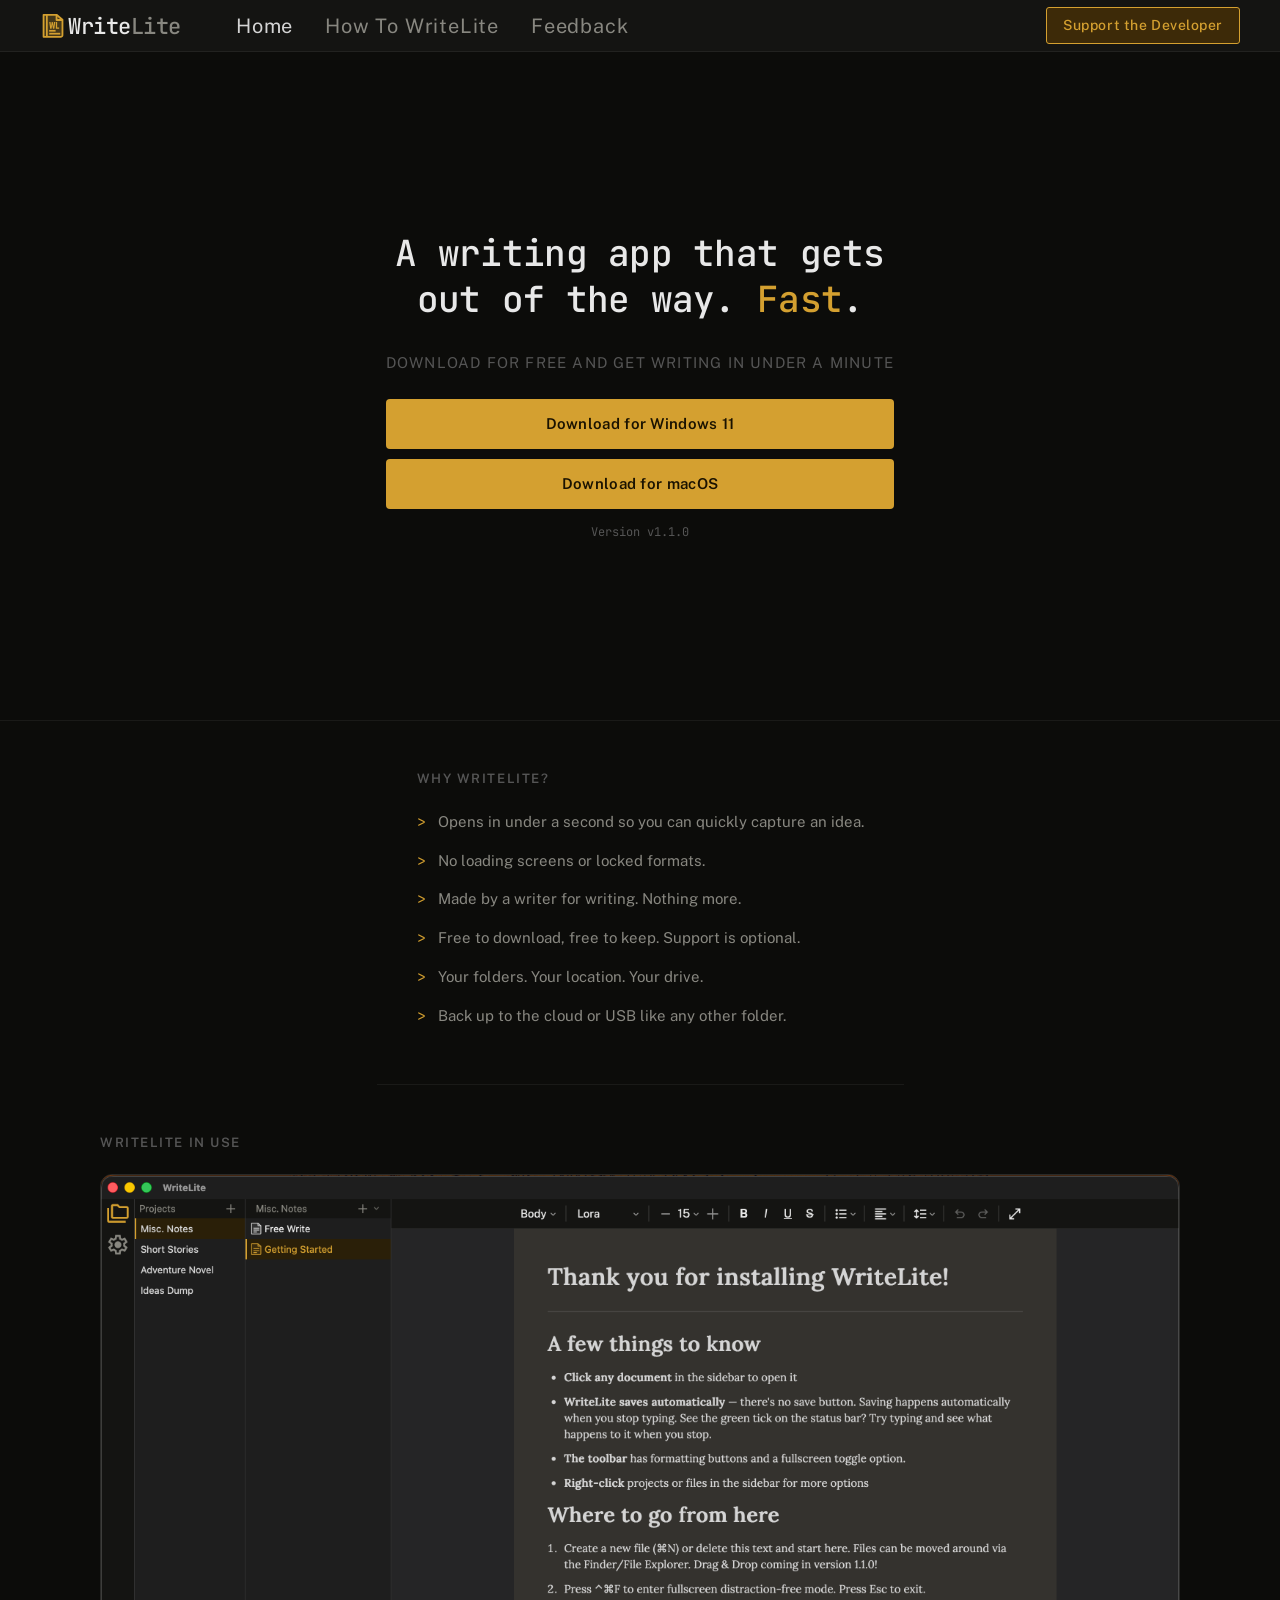
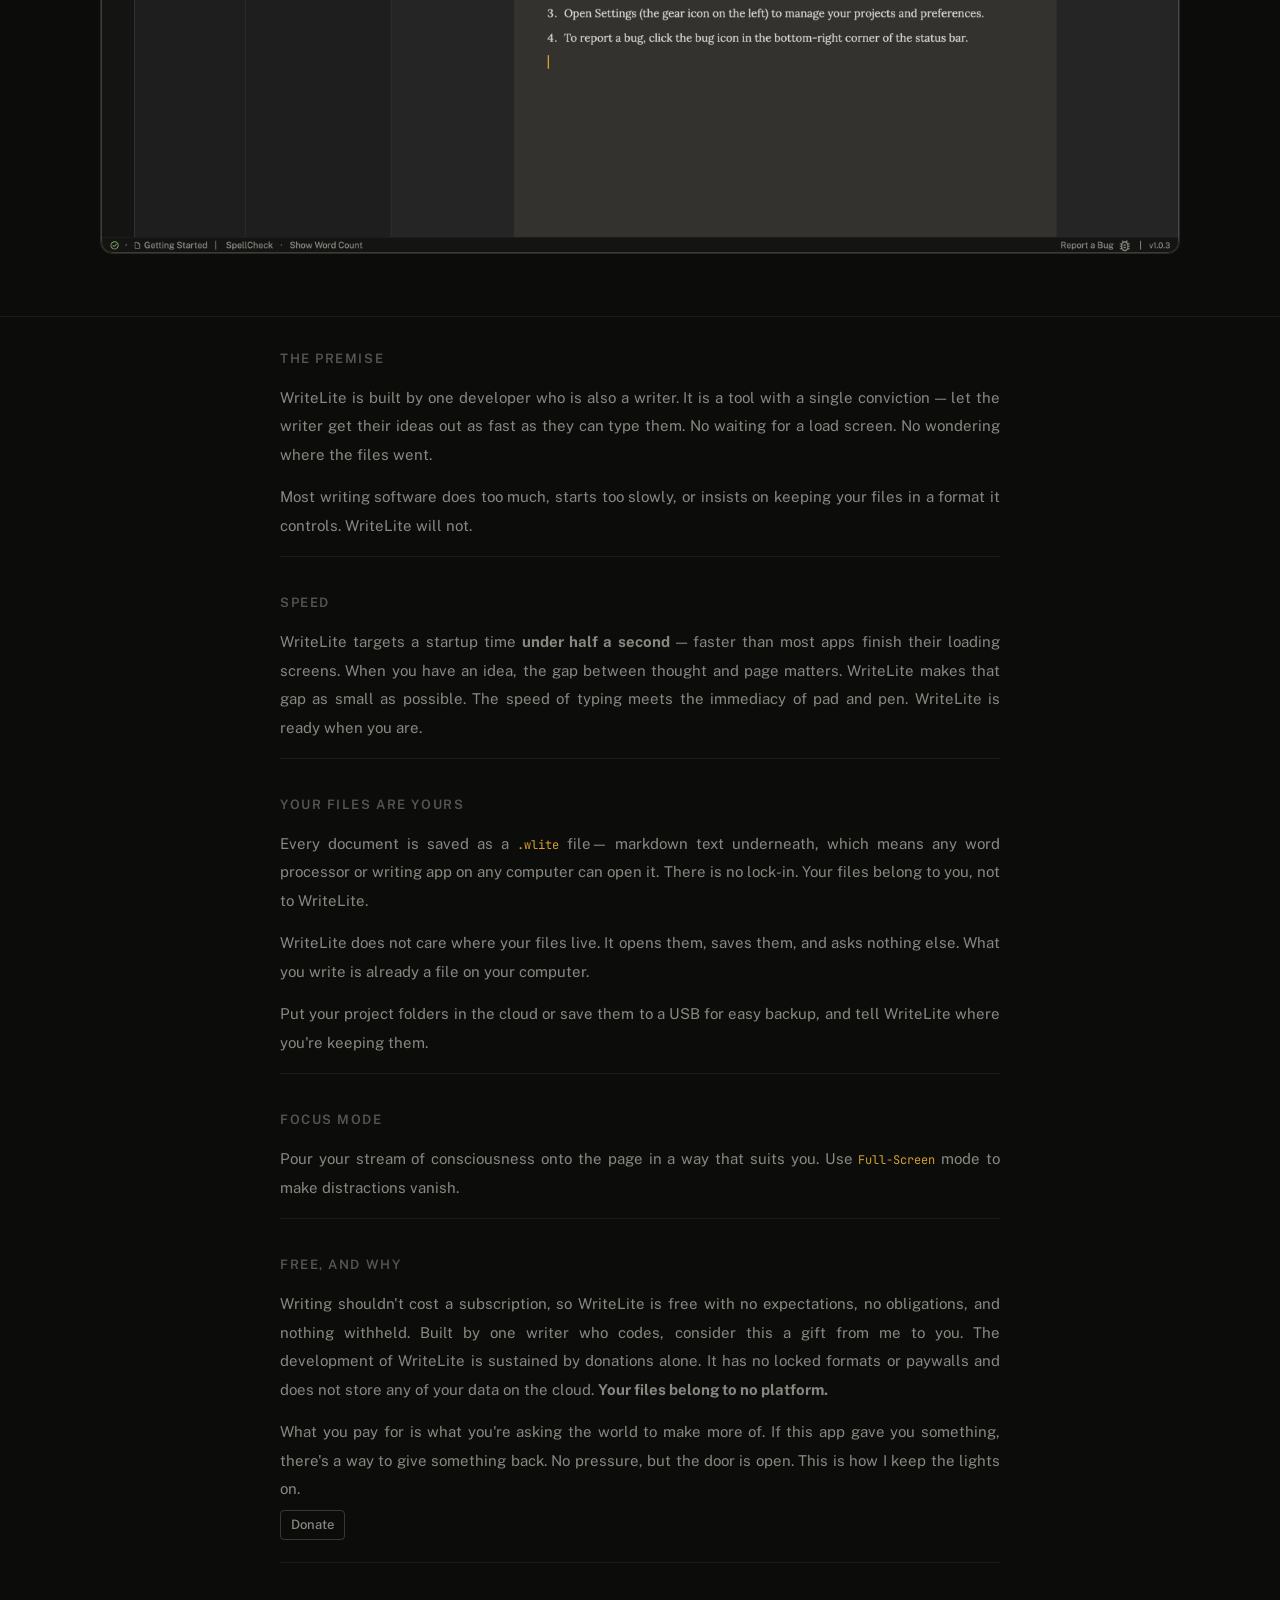
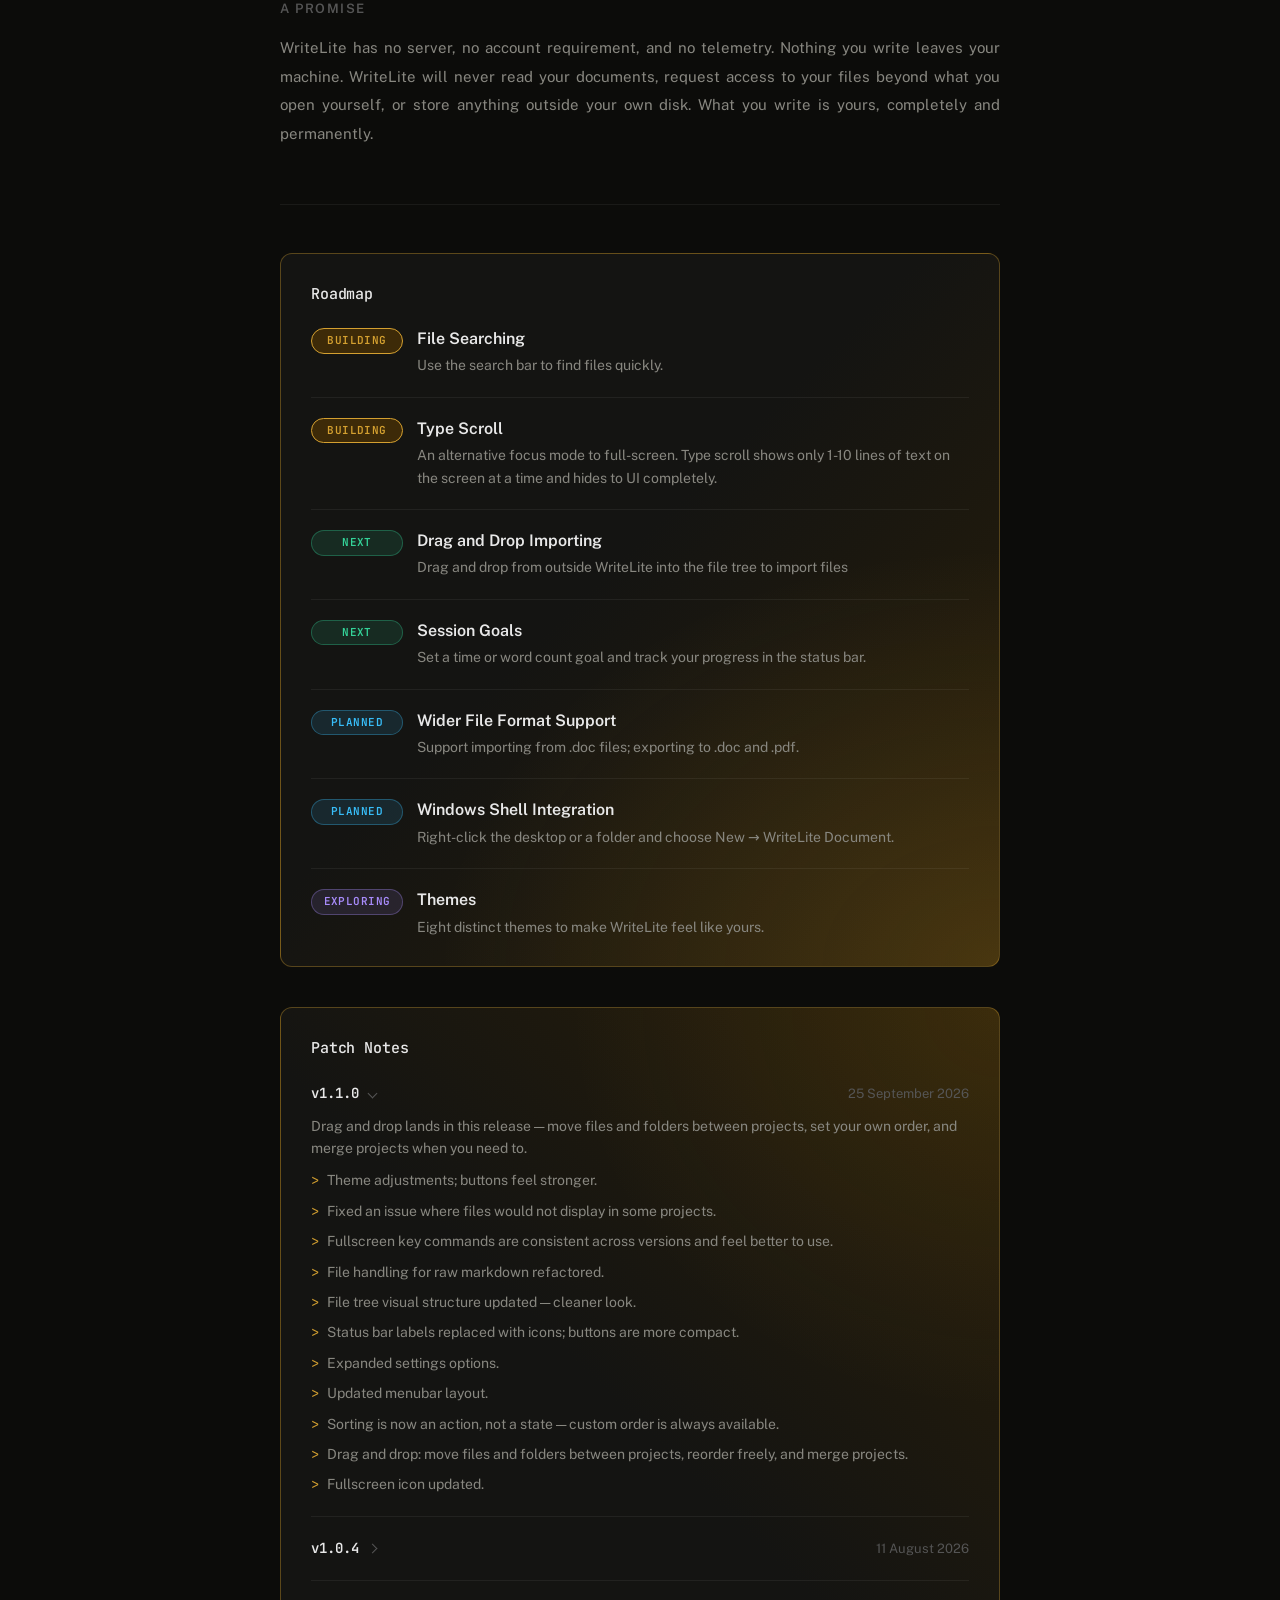
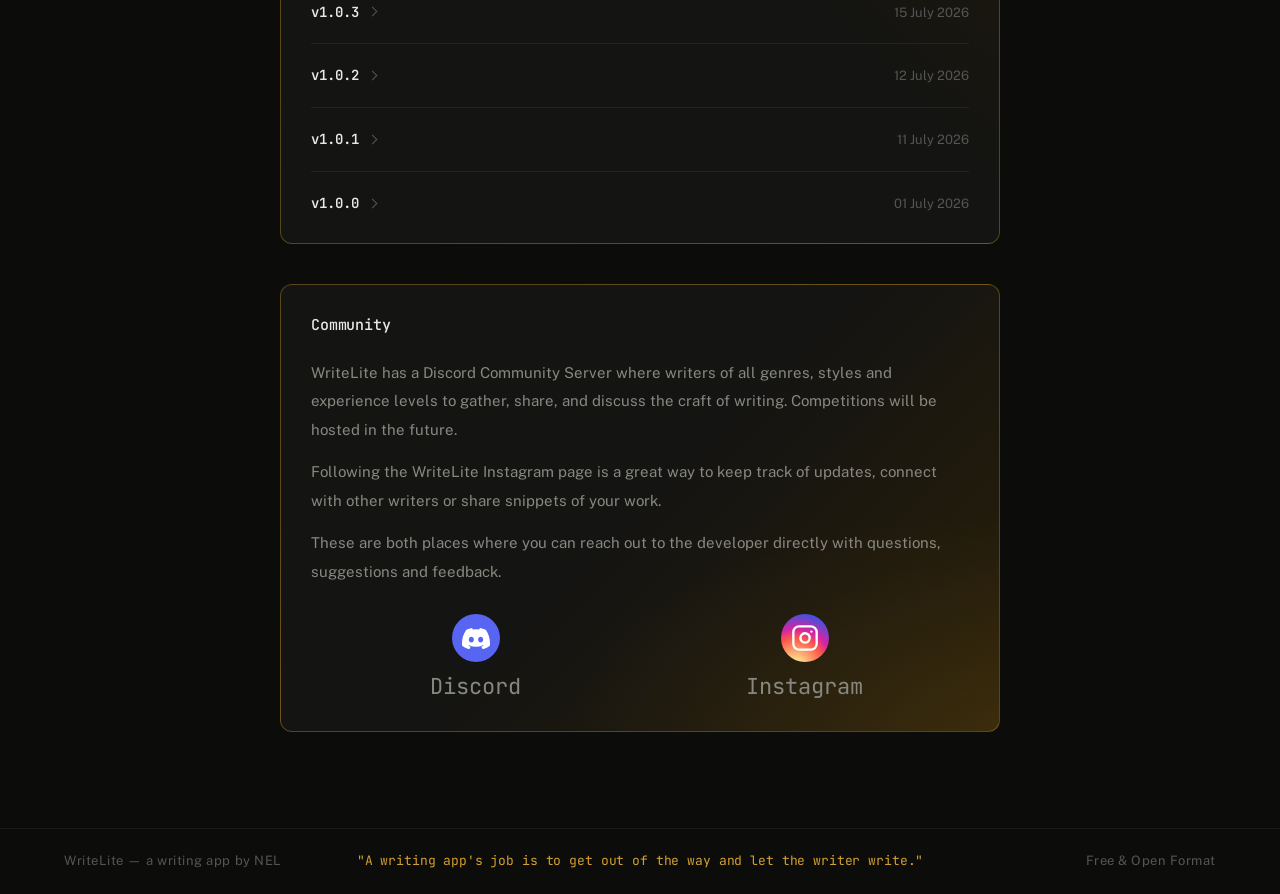
==== index.html @ 7d9fc897 "v1.1.0 published" ====
<!DOCTYPE html>
<html lang="en">
<head>
  <meta charset="UTF-8">
  <meta name="viewport" content="width=device-width, initial-scale=1.0">
  <title>WriteLite — A writing app that gets out of the way.</title>
  <link rel="icon" href="media/wl_logo.svg" type="image/svg+xml">
  <link rel="apple-touch-icon" href="media/wl_logo.svg">
  <link rel="preconnect" href="https://fonts.googleapis.com">
  <link rel="preconnect" href="https://fonts.gstatic.com" crossorigin>
  <link href="https://fonts.googleapis.com/css2?family=Public+Sans:wght@400;500;600;700&family=JetBrains+Mono:wght@400;500;600&display=swap" rel="stylesheet">
  <link rel="stylesheet" href="styles.css">
</head>
<body>

<!-- ── NAV ─────────────────────────────────────────── -->
<nav>
   <a class="nav-logo" href="/" style="cursor:pointer; display:flex; align-items:center; gap:2px;">
	<img src="media/wl_logo.svg" alt="WriteLite logo" width="26" height="26" style="flex-shrink:0; display:block;">
    <svg viewBox="0 0 116 26" width="116" height="26" aria-label="WriteLite" style="flex-shrink:0; display:block;">
      <text x="0" y="21" font-family="'JetBrains Mono', monospace" font-size="22" font-weight="500" letter-spacing="-0.5">
        <tspan fill="var(--fg-1)">Write</tspan><tspan fill="var(--fg-3)">Lite</tspan>
      </text>
    </svg>
  </a>
  <div class="nav-links">
    <a id="nav-home"     class="active" href="/">Home</a>
    <a id="nav-docs"                    href="/documentation">How To WriteLite</a>
    <a id="nav-feedback"               href="/feedback">Feedback</a>
  </div>
  <a class="nav-support" href="/support">Support the Developer</a>

  <!-- Burger — mobile only -->
  <button class="nav-burger" id="nav-burger" aria-label="Open menu" onclick="toggleMobileNav()">
    <span></span>
    <span></span>
    <span></span>
  </button>
</nav>

<!-- Mobile nav drawer -->
<div class="mobile-nav-overlay" id="mobile-nav-overlay" onclick="closeMobileNav()"></div>
<div class="mobile-nav-drawer" id="mobile-nav-drawer">
  <a id="mnav-home"     class="active" href="/">Home</a>
  <a id="mnav-docs"                    href="/documentation">How To WriteLite</a>
  <a id="mnav-feedback"               href="/feedback">Feedback</a>
  <div class="mobile-nav-divider"></div>
  <a class="mobile-nav-support" href="/support">Support the Developer</a>
</div>

<!-- ── HOME ────────────────────────────────────────── -->
<section id="home" class="active">

  <!-- Hero -->
  <div class="hero">
    <h1 class="hero-hook" id="hero-hook"></h1>
    <div class="hero-cta">
    <p class="hero-instruction">Download for free and get writing in under a minute</p>

    <div class="hero-download">

      <!-- Detected / passed platform — single large card (revealed by renderHome()) -->
      <div class="platform-card" id="platform-card" style="display:none">
        <div class="platform-card-name" id="platform-card-name"></div>
        <div class="platform-card-version">Version <span data-wl-version></span></div>
        <div class="platform-choice-row">
          <a class="btn-platform-download" href="/thanks?start=1">Download Free</a>
          <span class="platform-or">OR</span>
          <a class="btn-platform-download" href="/download">Pay What Feels Good</a>
        </div>
      </div>
      <p class="platform-other" id="platform-other" style="display:none">
        Also available for <a id="platform-other-link" href="/download">the other platform</a>
      </p>

      <!-- Fallback (Linux / unknown / mobile) — both platforms, equal weight. Default state. -->
      <div class="platform-fallback" id="platform-fallback">
        <a class="btn-platform-download" href="/download?platform=windows">Download for Windows 11</a>
        <a class="btn-platform-download" href="/download?platform=mac">Download for macOS</a>
        <p class="platform-fallback-version">Version <span data-wl-version></span></p>
      </div>

    </div><!-- /hero-download -->
    </div><!-- /hero-cta -->
  </div>

  <!-- Why WriteLite + App Preview (stacked: blurb then wide screenshot) -->
  <div class="home-lower">
    <div class="blurb-col">
      <div class="blurb-heading">Why WriteLite?</div>
      <ul class="blurb-points">
        <li>Opens in under a second so you can quickly capture an idea.</li>
        <li>No loading screens or locked formats.</li>
        <li>Made by a writer for writing. Nothing more.</li>
        <li>Free to download, free to keep. Support is optional.</li>
        <li>Your folders. Your location. Your drive.</li>
        <li>Back up to the cloud or USB like any other folder.</li>
      </ul>
    </div><!-- /blurb-col -->

    <div class="preview-col">
	  <div class="preview-label">WriteLite in use</div>
        <img
          class="screenshot"
          src="media/screenshot.png"
          alt="WriteLite editor showing a document open and in progress"
        >
    </div><!-- /preview-col -->
  </div><!-- /home-lower -->

  <!-- About — inline on home page, scroll to read more -->
  <div class="about-page" style="border-top:1px solid var(--border)">
    <div class="about-sections-grid">

      <div class="about-section">
        <div class="about-section-label">The premise</div>
        <p>
          WriteLite is built by one developer who is also a writer.
          It is a tool with a single conviction — let the writer get
          their ideas out as fast as they can type them. No waiting
          for a load screen. No wondering where the files went.
        </p>
        <p>
          Most writing
          software does too much, starts too slowly, or insists on
          keeping your files in a format it controls.
          WriteLite will not.
        </p>
      </div>

      <div class="about-section">
        <div class="about-section-label">Speed</div>
        <p>
          WriteLite targets a startup time <strong>under half a second</strong> — 
		  faster than most apps finish their loading screens. 
		  When you have an idea, the gap between thought and 
		  page matters. WriteLite makes that gap as small as possible. 
		  The speed of typing meets the immediacy of pad and pen. 
		  WriteLite is ready when you are.
        </p>
      </div>

      <div class="about-section">
        <div class="about-section-label">Your files are yours</div>
        <p>
          Every document is saved as a
          <span class="inline-code">.wlite</span> file— markdown text underneath, 
		  which means any word processor or writing app on any computer can open 
		  it. There is no lock-in. Your files belong to you, not to WriteLite.
        </p>
        <p>
          WriteLite does not care where your files live. It opens them, saves 
		  them, and asks nothing else. What you write is already a file on 
		  your computer.
        </p>
		<p>
		  Put your project folders in the cloud or save them to a USB for easy backup, 
		  and tell WriteLite where you're keeping them.
		</p>
      </div>

      <div class="about-section">
        <div class="about-section-label">Focus mode</div>
        <p>
         Pour your stream of consciousness onto the page in a way that suits you. 
		 Use <span class="inline-code">Full-Screen</span> mode to make distractions vanish.
        </p>
      </div>

      <div class="about-section">
        <div class="about-section-label">Free, and why</div>
        <p>
          Writing shouldn't cost a subscription, so WriteLite is free 
		  with no expectations, no obligations, and nothing withheld. 
		  Built by one writer who codes, consider this a gift from me to you. 
      The development of WriteLite is sustained by donations alone. It has
      no locked formats or paywalls and does not store any of your data on the cloud.
		  <strong>Your files belong to no platform.</strong>
        </p>
		<p>
		  What you pay for is what you're asking the world to make more of. 
		  If this app gave you something, there's a way to give something back. 
		  No pressure, but the door is open. This is how I keep the lights on.
		</p>
		<p class="donate-p">
		  <a class="donate-inline-btn" href="/support">Donate</a>
		</p>
      </div>

      <div class="about-section">
        <div class="about-section-label">A promise</div>
        <p>
          WriteLite has no server, no account requirement, and no
          telemetry. Nothing you write leaves your machine.
          WriteLite will never read your documents, request access
          to your files beyond what you open yourself, or store
          anything outside your own disk. What you write is yours,
          completely and permanently.
        </p>
      </div>
    </div><!-- /about-sections-grid -->

    <!-- Roadmap, Patch Notes, Community — copied from synopsis; stacked ~720px -->
    <div class="home-synopsis-stack">

      <div class="synopsis-roadmap">
        <h3 class="synopsis-section-title" id="roadmap">Roadmap</h3>
        <ul class="roadmap-list">

          <li class="roadmap-item">
            <span class="roadmap-status is-building">Building</span>
            <div>
              <div class="roadmap-item-title">File Searching</div>
              <p class="roadmap-item-desc">Use the search bar to find files quickly.</p>
            </div>
          </li>

          <li class="roadmap-item">
            <span class="roadmap-status is-building">Building</span>
            <div>
              <div class="roadmap-item-title">Type Scroll</div>
              <p class="roadmap-item-desc">An alternative focus mode to full-screen. Type scroll shows only 1-10 lines of text on the screen at a time and hides to UI completely.</p>
            </div>
          </li>

          <li class="roadmap-item">
            <span class="roadmap-status is-next">Next</span>
            <div>
              <div class="roadmap-item-title">Drag and Drop Importing</div>
              <p class="roadmap-item-desc">Drag and drop from outside WriteLite into the file tree to import files</p>
            </div>
          </li>

          <li class="roadmap-item">
            <span class="roadmap-status is-next">Next</span>
            <div>
              <div class="roadmap-item-title">Session Goals</div>
              <p class="roadmap-item-desc">Set a time or word count goal and track your progress in the status bar.</p>
            </div>
          </li>

          <li class="roadmap-item">
            <span class="roadmap-status is-planned">Planned</span>
            <div>
              <div class="roadmap-item-title">Wider File Format Support</div>
              <p class="roadmap-item-desc">Support importing from .doc files; exporting to .doc and .pdf.</p>
            </div>
          </li>

          <li class="roadmap-item">
            <span class="roadmap-status is-planned">Planned</span>
            <div>
              <div class="roadmap-item-title">Windows Shell Integration</div>
              <p class="roadmap-item-desc">Right-click the desktop or a folder and choose New &rarr; WriteLite Document.</p>
            </div>
          </li>

          <li class="roadmap-item">
            <span class="roadmap-status is-exploring">Exploring</span>
            <div>
              <div class="roadmap-item-title">Themes</div>
              <p class="roadmap-item-desc">Eight distinct themes to make WriteLite feel like yours.</p>
            </div>
          </li>

        </ul>
      </div>

      <!-- Patch notes — append-only history, newest first.
           Template: WEBSITE_UPDATES.md. Never edit or delete past blocks.
           Each version is a <details> block: the newest carries the `open`
           attribute — when adding a release, give the new block `open` and
           remove it from the previous latest. -->
      <div class="synopsis-patch">
        <h3 class="synopsis-section-title" id="patch-notes">Patch Notes</h3>
        <div class="patch-scroll">

        <!-- ── v1.1.0 — 25 September 2026 ── -->
        <details class="patch-block" open>
          <summary class="patch-head">
            <span class="patch-version">v1.1.0</span>
            <span class="patch-caret" aria-hidden="true"></span>
            <span class="patch-date">25 September 2026</span>
          </summary>
          <p class="patch-intro">
            Drag and drop lands in this release — move files and folders between
            projects, set your own order, and merge projects when you need to.
          </p>
          <ul class="patch-list">
            <li>Theme adjustments; buttons feel stronger.</li>
            <li>Fixed an issue where files would not display in some projects.</li>
            <li>Fullscreen key commands are consistent across versions and feel better to use.</li>
            <li>File handling for raw markdown refactored.</li>
            <li>File tree visual structure updated — cleaner look.</li>
            <li>Status bar labels replaced with icons; buttons are more compact.</li>
            <li>Expanded settings options.</li>
            <li>Updated menubar layout.</li>
            <li>Sorting is now an action, not a state — custom order is always available.</li>
            <li>Drag and drop: move files and folders between projects, reorder freely, and merge projects.</li>
            <li>Fullscreen icon updated.</li>
          </ul>
        </details>

        <!-- ── v1.0.4 — 11 August 2026 ── -->
        <details class="patch-block">
          <summary class="patch-head">
            <span class="patch-version">v1.0.4</span>
            <span class="patch-caret" aria-hidden="true"></span>
            <span class="patch-date">11 August 2026</span>
          </summary>
          <ul class="patch-list">
            <li>.wlite files are markdown + some HTML under the hood. This patch cleaned up the file format so the raw markup view is cleaner.</li>
            <li>The .wlite icon appear less squashed</li>
            <li>Users can now set their own default settings per file. Per project settings coming soon.</li>
            <li>System theme option available from the menu bar</li>
            <li>Fixed an issue where files would occasionally open WriteLite at the wrong project</li>
          </ul>
        </details>

        <!-- ── v1.0.3 — 15 July 2026 ── -->
        <details class="patch-block">
          <summary class="patch-head">
            <span class="patch-version">v1.0.3</span>
            <span class="patch-caret" aria-hidden="true"></span>
            <span class="patch-date">15 July 2026</span>
          </summary>
          <p class="patch-intro">
            This patch brings a new welcome experience. The first time you open
            WriteLite it now walks you through the app and lets users set their theme preference from the start.
          </p>
          <ul class="patch-list">
            <li>Choose your theme during setup &mdash; Dark, Light, or System. System follows your computer&rsquo;s own appearance setting and switches along with it while the app is open, and WriteLite now opens in the right theme straight away instead of flashing the wrong one first.</li>
            <li>Blank lines you deliberately leave in a document no longer disappear when it reloads.</li>
            <li>Fixed a bug that prevented sorting files by &ldquo;Last Updated&rdquo;.</li>
            <li>Fixed markdown rendering inconsistencies across .wlite and .md files.</li>
            <li>Fixed some awkward UI bugs that left old information on the page.</li>
            <li>Improved support for imported files.</li>
            <li><strong>Known issue:</strong> very large documents (100,000+ words) are slow to open, and the window may stop responding while they load.</li>
          </ul>
        </details>

        <!-- ── v1.0.2 — 12 July 2026 ── -->
        <details class="patch-block">
          <summary class="patch-head">
            <span class="patch-version">v1.0.2</span>
            <span class="patch-caret" aria-hidden="true"></span>
            <span class="patch-date">12 July 2026</span>
          </summary>
          <ul class="patch-list">
            <li>The File View window now has a full menu bar on macOS, matching Windows.</li>
            <li>Settings has moved into the menu bar, so it is quicker to reach.</li>
            <li>WriteLite now reopens the files you had open in File View when you last closed it &mdash; you can turn this off in Settings.</li>
            <li>You can now close individual file tabs with the &times; button or by right-clicking, instead of closing the whole window.</li>
            <li>On macOS, double-clicking a file in Finder &mdash; or dragging it onto the app &mdash; now opens it directly, instead of launching to the default window.</li>
            <li>Links now stand out in the accent colour.</li>
            <li>In the light theme, faint and disabled text is clearer and easier to tell apart from ordinary text.</li>
          </ul>
        </details>

        <!-- ── v1.0.1 — 11 July 2026 ── -->
        <details class="patch-block">
          <summary class="patch-head">
            <span class="patch-version">v1.0.1</span>
            <span class="patch-caret" aria-hidden="true"></span>
            <span class="patch-date">11 July 2026</span>
          </summary>
          <ul class="patch-list">
            <li>Switching between projects now opens the correct document instead of leaving the previous file on screen, and each project remembers the last file you had open.</li>
            <li>Links you add are kept when you reopen a file &mdash; previously they could vanish on reload. You can also type a link inline as <span class="inline-code">[text](https://&hellip;)</span> and it becomes clickable.</li>
            <li>Imported files are better supported &mdash; .txt and .md files now open alongside .wlite.</li>
            <li>Importing now offers a &ldquo;keep original format&rdquo; option so files come in as-is.</li>
            <li>Re-adding an existing project no longer resets its settings &mdash; sort order, expanded folders, and name are preserved.</li>
            <li>Fixed a problem where renaming a project could break it and make it show as &ldquo;missing&rdquo; after a restart.</li>
            <li>The formatting toolbar is now centred and scrolls when there isn&rsquo;t room to show every button.</li>
            <li>Entering and leaving fullscreen is now a smooth transition.</li>
            <li>On macOS, the fullscreen shortcut hint now correctly shows &#8963;&#8984;F &mdash; it previously listed a shortcut that did nothing.</li>
            <li>Renamed the &ldquo;Documentation&rdquo; menu item to &ldquo;Guides &amp; How-Tos&rdquo;.</li>
          </ul>
        </details>

        <!-- ── v1.0.0 — 01 July 2026 ── -->
        <details class="patch-block">
          <summary class="patch-head">
            <span class="patch-version">v1.0.0</span>
            <span class="patch-caret" aria-hidden="true"></span>
            <span class="patch-date">01 July 2026</span>
          </summary>
          <ul class="patch-list">
            <li>WriteLite published.</li>
          </ul>
        </details>

        </div><!-- /patch-scroll -->
      </div>

      <div class="synopsis-community">
        <h3 class="synopsis-section-title" id="community">Community</h3>
        <p>
          WriteLite has a Discord Community Server where writers of all
          genres, styles and experience levels to gather, share, and discuss the
          craft of writing. Competitions will be hosted in the future.
        </p>
        <p>
          Following the WriteLite Instagram page is a great way to keep track of updates,
          connect with other writers or share snippets of your work.
        </p>
        <p>
          These are both places where you can reach out to the developer directly with
          questions, suggestions and feedback.
        </p>

        <div class="synopsis-community-links">
          <div class="synopsis-community-link">
            <a class="community-icon" data-wl-discord
               target="_blank" rel="noopener noreferrer" aria-label="Join the Discord">
              <svg viewBox="0 0 127.14 96.36" fill="#fff" aria-hidden="true">
                <path d="M107.7 8.07A105.15 105.15 0 0 0 81.47 0a72.06 72.06 0 0 0-3.36 6.83 97.68 97.68 0 0 0-29.11 0A72.37 72.37 0 0 0 45.64 0a105.89 105.89 0 0 0-26.25 8.09C2.79 32.65-1.71 56.6.54 80.21a105.73 105.73 0 0 0 32.17 16.15 77.7 77.7 0 0 0 6.89-11.11 68.42 68.42 0 0 1-10.85-5.18c.91-.66 1.8-1.34 2.66-2a75.57 75.57 0 0 0 64.32 0c.87.71 1.76 1.39 2.66 2a68.68 68.68 0 0 1-10.87 5.19 77 77 0 0 0 6.89 11.1 105.25 105.25 0 0 0 32.19-16.14c2.64-27.38-4.51-51.11-18.9-72.15ZM42.45 65.69C36.18 65.69 31 60 31 53s5-12.74 11.43-12.74S54 46 53.89 53s-5.05 12.69-11.44 12.69Zm42.24 0C78.41 65.69 73.25 60 73.25 53s5-12.74 11.44-12.74S96.23 46 96.12 53s-5.04 12.69-11.43 12.69Z"/>
              </svg>
            </a>
            <span class="synopsis-community-link-title">Discord</span>
          </div>
          <div class="synopsis-community-link">
            <a class="community-icon community-icon-ig" href="https://www.instagram.com/writelite_app/"
               target="_blank" rel="noopener noreferrer" aria-label="Follow on Instagram">
              <svg viewBox="0 0 24 24" fill="none" stroke="#fff" stroke-width="2"
                   stroke-linecap="round" stroke-linejoin="round" aria-hidden="true">
                <rect x="2" y="2" width="20" height="20" rx="5" ry="5"></rect>
                <path d="M16 11.37A4 4 0 1 1 12.63 8 4 4 0 0 1 16 11.37z"></path>
                <line x1="17.5" y1="6.5" x2="17.51" y2="6.5"></line>
              </svg>
            </a>
            <span class="synopsis-community-link-title">Instagram</span>
          </div>
        </div>
      </div>

    </div><!-- /home-synopsis-stack -->

  </div><!-- /about-on-home -->

  <footer class="site-footer">
    <span>WriteLite — a writing app by NEL</span>
    <span class="footer-quote">"A writing app's job is to get out of the way and let the writer write."</span>
    <span>Free &amp; Open Format</span>
  </footer>

</section>

<!-- ── SHARED SITE CONFIG (version, URLs, downloads) ──── -->
<script src="site-config.js"></script>

<!-- ── PAGE SCRIPT ───────────────────────────────────── -->
<script>
  // ── HOOK LINE CYCLING ──────────────────────────────────────────
  // To add a new option: add an object with a segments array.
  // Each segment is either a plain string or { text, em: true } for highlight.
  // Any number of highlighted words per line is supported.
  const hooks = [
    { segments: [
      "A writing app that gets out of the way.",
      { text: " Fast", em: true },
      "."
    ]},
    { segments: [
      "A reliable writing app designed for ",
      { text: "focus", em: true },
      "."
    ]},
    { segments: [
      "Engineered for speed, focus and ",
      { text: "flow", em: true },
      "."
    ]},
  ];

  let hookIndex = 0;

  function renderHook() {
    const html = hooks[hookIndex].segments.map(s =>
      typeof s === 'string' ? s : '<em>' + s.text + '</em>'
    ).join('');
    document.getElementById('hero-hook').innerHTML = html;
  }

  function cycleHook() {
    const el = document.getElementById('hero-hook');
    el.style.opacity = '0';
    setTimeout(() => {
      hookIndex = (hookIndex + 1) % hooks.length;
      renderHook();
      el.style.opacity = '';
    }, 130);
  }

  renderHook();

  // Auto-cycle every 5 seconds.
  let hookTimer = setInterval(cycleHook, 5000);


  // ── MOBILE NAV ─────────────────────────────────────────────────
  function toggleMobileNav() {
    const burger  = document.getElementById('nav-burger');
    const drawer  = document.getElementById('mobile-nav-drawer');
    const overlay = document.getElementById('mobile-nav-overlay');
    const isOpen  = drawer.classList.contains('open');
    if (isOpen) {
      closeMobileNav();
    } else {
      burger.classList.add('open');
      overlay.classList.add('open');
      // Force reflow so transition plays from initial state
      drawer.style.display = 'flex';
      requestAnimationFrame(() => {
        requestAnimationFrame(() => { drawer.classList.add('open'); });
      });
    }
  }

  function closeMobileNav() {
    const burger  = document.getElementById('nav-burger');
    const drawer  = document.getElementById('mobile-nav-drawer');
    const overlay = document.getElementById('mobile-nav-overlay');
    burger.classList.remove('open');
    drawer.classList.remove('open');
    overlay.classList.remove('open');
    // Hide after transition
    setTimeout(() => { if (!drawer.classList.contains('open')) drawer.style.display = ''; }, 220);
  }

  // Mobile intercept + download counting now live in site-config.js
  // (isMobile, handleDownloadClick, closeMobileNotice).

  // ── HERO PLATFORM CARD ─────────────────────────────────────────
  // Detected platform → single large card + other-OS line; all CTAs
  // navigate to /download (they don't download directly). Null (Linux /
  // unknown / mobile) → leave the two-button fallback visible.
  function renderHome() {
    var platform = WriteLite.detectPlatform();
    if (!platform) return;

    var names = { windows: 'Windows 11', mac: 'macOS' };
    var other = platform === 'windows' ? 'mac' : 'windows';

    document.getElementById('platform-card-name').textContent = names[platform];

    var olink = document.getElementById('platform-other-link');
    olink.textContent = names[other];
    olink.href        = '/download?platform=' + other;

    document.getElementById('platform-fallback').style.display = 'none';
    document.getElementById('platform-card').style.display     = '';
    document.getElementById('platform-other').style.display    = '';
  }

  // Resolve platform + fade in on first load
  window.addEventListener('DOMContentLoaded', () => {
    renderHome();
    requestAnimationFrame(() => {
      requestAnimationFrame(() => {
        document.getElementById('home').classList.add('visible');
      });
    });
  });
</script>

</body>
</html>
---- styles.css ----
*, *::before, *::after { box-sizing: border-box; margin: 0; padding: 0; }

    :root {
      /* ── Accent ── */
      --accent:          #d4a030;
      --accent-bg:       #3d2a08;
      --accent-fg:       #f0c060;
      --accent-muted:    #2a1f08;
      --accent-border:   rgba(212,160,48,0.35);

      /* ── Surfaces ── */
      --bg:              #0c0c0a;
      --surface:         #141412;
      --surface2:        #1e1e1e;
      --editor-bg:       #252526;

      /* ── Borders ── */
      --border:          rgba(255,255,255,0.06);
      --border-strong:   rgba(255,255,255,0.18);
      --border-divider:  #333;

      /* ── Text ── */
      --fg-1:            #e8e8e8;
      --fg-2:            #d4d4d4;
      --fg-3:            #888780;
      --fg-4:            #555555;

      /* Aliases for backwards compat with existing rules */
      --text:            var(--fg-2);
      --muted:           var(--fg-3);
      --faint:           var(--fg-4);
      --amber:           var(--accent);
      --amber-bg:        var(--accent-bg);
      --amber-border:    var(--accent-border);

      /* ── Semantic ── */
      --success:         #6a9955;
      --danger:          #f48771;

      /* ── Roadmap status tags — "cool trio", saturated, clear of amber ── */
      --status-next:        #34d399;                    /* emerald */
      --status-next-bg:     rgba(52,211,153,0.12);
      --status-next-border: rgba(52,211,153,0.32);
      --status-planned:        #38bdf8;                 /* sky blue */
      --status-planned-bg:     rgba(56,189,248,0.12);
      --status-planned-border: rgba(56,189,248,0.32);
      --status-exploring:        #a78bfa;               /* violet */
      --status-exploring-bg:     rgba(167,139,250,0.12);
      --status-exploring-border: rgba(167,139,250,0.32);

      /* ── Fonts ── */
      --font-sans:       'Public Sans', system-ui, -apple-system, sans-serif;
      --font-mono:       'JetBrains Mono', ui-monospace, Menlo, Consolas, monospace;
      --font-display:    var(--font-mono);
      --font-body:       var(--font-sans);

      --nav-h:           52px;
    }

    html, body {
      height: 100%;
      background: var(--bg);
      color: var(--fg-2);
      font-family: var(--font-sans);
      font-size: 14px;
      line-height: 1.6;
      -webkit-font-smoothing: antialiased;
    }

    /* ── NAV ─────────────────────────────────────── */
    nav {
      position: fixed;
      top: 0; left: 0; right: 0;
      height: var(--nav-h);
      background: var(--surface);
      border-bottom: 1px solid var(--border);
      display: flex;
      align-items: center;
      padding: 0px 40px;
      z-index: 100;
      gap: 52px;
    }

    .nav-logo {
      display: flex;
      align-items: center;
      text-decoration: none;
      cursor: pointer;
      flex-shrink: 0;
    }

    .nav-links {
      display: flex;
      gap: 32px;
      flex: 1;
    }

    .nav-links a {
      color: var(--fg-3);
      text-decoration: none;
      font-size: 20px;
      font-family: var(--font-sans);
      letter-spacing: 0.04em;
      transition: color 0.15s;
      cursor: pointer;
    }

    .nav-links a:hover { color: var(--fg-1); }
    .nav-links a.active { color: var(--fg-2); }

    .nav-support {
      background: var(--accent-bg);
      border: 1px solid var(--accent);
      color: var(--accent);
      font-family: var(--font-sans);
      font-size: 14px;
      font-weight: 500;
      letter-spacing: 0.04em;
      padding: 6px 16px;
      border-radius: 3px;
      cursor: pointer;
      text-decoration: none;
      transition: background 0.15s, border-color 0.15s;
      white-space: nowrap;
    }

    .nav-support:hover {
      background: rgba(212,160,48,0.18);
      border-color: rgba(212,160,48,0.55);
    }

    /* ── SECTION TRANSITIONS ─────────────────────── */
    section {
      display: none;
      opacity: 0;
      transition: opacity 0.2s ease;
      padding-top: var(--nav-h);
    }

    section.active  { display: block; }
    section.visible { opacity: 1; }

    /* ── HOME — HERO ─────────────────────────────── */
    .hero {
      min-height: calc(80vh - var(--nav-h));
      display: flex;
      flex-direction: column;
      align-items: center;
      justify-content: center;
      text-align: center;
      padding: 0 40px;
    }

    .hero-hook {
      font-family: var(--font-mono);
      font-size: clamp(22px, 3vw, 36px);
      font-weight: 500;
      letter-spacing: -0.02em;
      color: var(--fg-1);
      line-height: 1.3;
      max-width: 520px;
      margin-bottom: 28px;
      cursor: default;
      user-select: none;
      transition: opacity 0.13s ease;
    }

    .hero-hook em {
      color: var(--accent);
      font-style: normal;
    }

    .hero-instruction {
      font-size: 15px;
      color: var(--fg-4);
      font-family: var(--font-sans);
      letter-spacing: 0.08em;
      text-transform: uppercase;
      margin-bottom: 24px;
    }

    /* ── HERO — PLATFORM CARD (detected OS) ─────── */
    /* Width is set by the instruction line above; cards fill it. */
    .hero-cta {
      width: max-content;
      max-width: 100%;
    }

    .hero-download {
      display: flex;
      flex-direction: column;
      align-items: center;
      margin-top: 6px;
    }

    .platform-card {
      position: relative;
      overflow: hidden;
      width: 100%;
      background: linear-gradient(180deg, var(--accent-muted) 0%, var(--surface) 60%);
      border: 1px solid var(--accent-border);
      border-radius: 18px;
      padding: 22px 24px 20px;
      display: flex;
      flex-direction: column;
      align-items: center;
    }
    .platform-card > * { position: relative; }

    /* Amber glow from centre-top */
    .platform-card::before {
      content: "";
      position: absolute;
      inset: 0;
      background: radial-gradient(120% 80% at 50% 0%, rgba(212,160,48,0.09), transparent 70%);
      pointer-events: none;
    }

    /* Gradient top edge */
    .platform-card::after {
      content: "";
      position: absolute;
      top: 0; left: 0; right: 0;
      height: 2px;
      background: linear-gradient(90deg, transparent, var(--accent) 30%, var(--accent-fg) 50%, var(--accent) 70%, transparent);
    }

    .platform-card-name {
      font-family: var(--font-sans);
      font-size: 18px;
      font-weight: 700;
      letter-spacing: 0.01em;
      color: var(--fg-1);
    }

    .platform-card-version {
      font-family: var(--font-mono);
      font-size: 13px;
      color: var(--fg-3);
      margin-top: 4px;
      margin-bottom: 38px;
    }

    /* Full accent fill — matches .btn-download-free / .donate-submit-btn */
    .btn-platform-download {
      width: 100%;
      display: inline-flex;
      align-items: center;
      justify-content: center;
      padding: 13px 16px;
      border-radius: 4px;
      border: none;
      background: var(--accent);
      color: #1a1200;
      font-family: var(--font-sans);
      font-size: 15px;
      font-weight: 600;
      letter-spacing: 0.02em;
      cursor: pointer;
      text-decoration: none;
      text-align: center;
      transition: opacity 0.15s, transform 0.1s;
    }
    .btn-platform-download:hover  { opacity: 0.88; }
    .btn-platform-download:active { transform: scale(0.99); }

    /* Free / Pay split — two equal buttons with a quiet OR between */
    .platform-choice-row {
      width: 100%;
      display: flex;
      align-items: center;
      gap: 12px;
    }
    .platform-choice-row .btn-platform-download {
      flex: 1;
      width: auto;
    }
    .platform-or {
      flex-shrink: 0;
      font-family: var(--font-sans);
      font-size: 13px;
      letter-spacing: 0.04em;
      color: var(--fg-4);
    }

    .platform-other {
      font-size: 13px;
      color: var(--fg-4);
      margin-top: 14px;
      font-family: var(--font-sans);
    }
    .platform-other a { color: var(--accent); text-decoration: none; }
    .platform-other a:hover { text-decoration: underline; }

    /* Fallback — two equal-weight buttons + version */
    .platform-fallback {
      width: 100%;
      display: flex;
      flex-direction: column;
      align-items: stretch;
    }
    .platform-fallback .btn-platform-download + .btn-platform-download {
      margin-top: 10px;
    }
    .platform-fallback-version {
      font-family: var(--font-mono);
      font-size: 12px;
      color: var(--fg-4);
      text-align: center;
      margin-top: 14px;
    }

    /* ── HOME — LOWER (PREVIEW + BLURB) ─────────── */
    .home-lower {
      display: grid;
      grid-template-columns: 1fr;
      border-top: 1px solid var(--border);
      min-height: 0;
    }

    .preview-col {
      max-width: 1080px;
      width: 100%;
      margin: 48px auto 56px;
      padding: 0;
    }

    .preview-label {
      font-size: 13px;
      font-family: var(--font-sans);
      font-weight: 600;
      letter-spacing: 0.12em;
      text-transform: uppercase;
      color: var(--fg-4);
      margin-bottom: 20px;
    }

    .screenshot {
      width: 100%;
      border-radius: 12px;
      border: 1px solid rgba(255, 255, 255, 0.12);
    }

    /* ── SHARED — INLINE ELEMENTS ────────────────── */
    .inline-code {
      color: var(--accent);
      font-family: var(--font-mono);
      font-size: 12px;
      font-variant-ligatures: none;
    }

    /* ── BLURB COLUMN ────────────────────────────── */
    /* Centered site-standard column; seam under Why before the wide screenshot */
    .blurb-col {
      max-width: 720px;
      margin: 0 auto;
      padding: 48px 40px 56px;
      border-bottom: 1px solid var(--border);
    }

    .blurb-heading {
      font-size: 13px;
      font-weight: 600;
      letter-spacing: 0.12em;
      text-transform: uppercase;
      color: var(--fg-4);
      margin-bottom: 20px;
    }

    .community-box {
      margin-top: 40px;
      min-height: 72px;
      padding: 0 12px 0 0;
      width: 425px;
      display: flex;
      align-items: center;
      background: var(--surface);
      border: 1px solid var(--border-strong);
      border-radius: 3px;
    }

    .community-text {
      padding-left: 12px;
      font-size: 22px;
      font-family: var(--font-mono);
      color: var(--fg-3);
      line-height: 1.4;
    }

    .community-icon {
      margin-left: auto;
      text-decoration: none;
      width: 48px;
      height: 48px;
      border-radius: 50%;
      background: #5865F2;
      display: flex;
      align-items: center;
      justify-content: center;
      flex-shrink: 0;
    }

    .community-icon svg {
      width: 28px;
      height: auto;
    }

    .community-icon-ig {
      background: radial-gradient(circle at 30% 110%,
        #fdf497 0%, #fdf497 5%, #fd5949 45%, #d6249f 60%, #285aeb 90%);
    }

    .community-box + .community-box {
      margin-top: 16px;
    }

    .blurb-points {
      list-style: none;
      display: flex;
      flex-direction: column;
      gap: 14px;
    }

    .blurb-points li {
      display: flex;
      gap: 12px;
      font-size: 15px;
      color: var(--fg-3);
      line-height: 1.65;
      align-items: flex-start;
    }

    .blurb-points li::before {
      content: '>';
      font-family: 'JetBrains Mono', monospace;
      color: var(--accent);
      flex-shrink: 0;
      margin-top: 0px;
    }

    /* ── FOOTER ──────────────────────────────────── */
    .site-footer {
      border-top: 1px solid var(--border);
      padding: 22px 64px;
      font-size: 13px;
      color: var(--fg-4);
      display: grid;
      grid-template-columns: 1fr auto 1fr;
      align-items: center;
      letter-spacing: 0.04em;
      font-family: var(--font-sans);
    }

    .site-footer > :first-child {
      justify-self: start;
    }

    .footer-quote {
      font-family: var(--font-mono);
      color: var(--accent);
      letter-spacing: -0.01em;
      justify-self: center;
      text-align: center;
    }

    .site-footer > :last-child {
      justify-self: end;
      text-align: right;
    }

    /* ── DOCUMENTATION ───────────────────────────── */
    html { scroll-behavior: smooth; }

    .docs-page {
      min-height: calc(100vh - var(--nav-h));
      max-width: 1600px;
      margin: 0 auto;
      padding: 64px 64px 96px 84px;
    }

    .docs-layout {
      display: grid;
      grid-template-columns: 250px 1fr;
      grid-template-areas:
        ".   title"
        "toc content";
      column-gap: 24px;
      align-items: start;
    }

    .docs-content { min-width: 0; grid-area: content; }

    /* ── CONTENTS PANEL ── */
    .docs-toc {
      grid-area: toc;
      position: sticky;
      top: calc(var(--nav-h) + 24px);
      left: auto;
      right: auto;
      z-index: auto;
      align-self: flex-start;
      height: auto;
      padding: 0;
      gap: 0;
      display: flex;
      flex-direction: column;
      align-items: stretch;
      background: var(--surface);
      border: 1px solid var(--border-strong);
      border-radius: 6px;
    }

    .docs-toc a {
      display: block;
      text-align: left;
      text-decoration: none;
      line-height: 23.6px;
      padding-top: 5px;
      padding-bottom: 5px;
      border-radius: 4.8px;
      transition: background 0.12s ease, color 0.12s ease;
    }

    .docs-toc a:hover {
      background: var(--accent-bg);
      color: var(--accent);
    }

    .docs-toc-head {
      font-size: 14px;
      font-weight: 400;
      font-family: 'Martian Mono', var(--font-mono);
      color: var(--fg-1);
      padding-left: 8px;
    }

    .docs-toc-sub {
      font-size: 14px;
      font-weight: 400;
      color: var(--fg-2);
      padding-left: 28px;
    }

    /* Anchor targets clear the fixed nav when scrolled to */
    .docs-section-title,
    .about-section-label { scroll-margin-top: calc(var(--nav-h) + 24px); }

    .docs-page .page-heading {
      font-family: var(--font-mono);
      font-size: 18px;
      font-weight: 500;
      letter-spacing: -0.01em;
      color: var(--fg-1);
      margin-bottom: 10px;
    }

    .docs-page .about-premise {
      grid-area: title;
      font-size: 24px;
      margin-bottom: 10px;
      padding-bottom: 0;
      border-bottom: none;
    }

    .docs-page .docs-wip {
      margin-bottom: 48px;
      padding-bottom: 10px;
      border-bottom: 1px solid var(--border);
    }

    /* Long-form docs copy — readable left-aligned column under the header */
    .docs-body {
      max-width: 820px;
      text-align: justify;
    }

    .docs-section-title {
      font-family: var(--font-mono);
      font-size: 15px;
      font-weight: 500;
      letter-spacing: -0.01em;
      color: var(--fg-1);
      margin-top: 16px;
      margin-bottom: 22px;
    }

    .docs-body .docs-intro {
      font-size: 15px;
      color: var(--fg-3);
      line-height: 1.9;
      margin-bottom: 32px;
      font-family: var(--font-sans);
    }

    .docs-list {
      list-style: none;
      display: flex;
      flex-direction: column;
      gap: 12px;
      margin-top: 4px;
    }

    .docs-list li {
      position: relative;
      padding-left: 18px;
      font-size: 15px;
      color: var(--fg-3);
      line-height: 1.7;
      font-family: var(--font-sans);
    }

    .docs-list li::before {
      content: '>';
      position: absolute;
      left: 0;
      color: var(--accent);
      font-family: var(--font-mono);
    }

    .docs-list li strong { color: var(--fg-2); font-weight: 600; }

    .docs-uth {
      font-style: italic;
      color: var(--fg-4);
    }

    /* ── KEYBOARD KEYCAPS ── */
    .kbd {
      display: inline-block;
      font-family: var(--font-mono);
      font-size: 11px;
      font-weight: 500;
      line-height: 1;
      color: var(--fg-2);
      background: var(--surface2);
      border: 1px solid var(--border-strong);
      border-bottom-width: 2px;
      border-radius: 4px;
      padding: 3px 6px;
      white-space: nowrap;
      vertical-align: baseline;
    }

    /* ── MARKDOWN GUIDE (two-column rows) ── */
    .md-guide-head {
      display: grid;
      grid-template-columns: minmax(0, 1fr) minmax(0, 1fr);
      gap: 24px;
      align-items: baseline;
      margin-bottom: 14px;
    }
    .md-guide-head .about-section-label { margin-bottom: 0; }
    .md-guide-head-cols {
      display: flex;
      justify-content: space-between;
      padding: 0 14px;
      font-size: 11px;
      font-weight: 600;
      letter-spacing: 0.08em;
      text-transform: uppercase;
      color: var(--fg-4);
      font-family: var(--font-sans);
    }
    .md-guide { display: flex; flex-direction: column; margin-top: 4px; }
    .md-guide-row {
      display: grid;
      grid-template-columns: minmax(0, 1fr) minmax(0, 1fr);
      gap: 24px;
      padding: 14px 0;
      border-top: 1px solid var(--border);
      align-items: center;
    }
    .md-guide-row:first-child { border-top: none; padding-top: 0; }
    .md-guide-desc {
      font-size: 15px; color: var(--fg-3); line-height: 1.7;
      font-family: var(--font-sans);
    }
    .md-guide-desc strong { color: var(--fg-2); font-weight: 600; }
    .md-guide-eg {
      font-size: 15px; color: var(--fg-2); line-height: 1.7;
      font-family: var(--font-sans);
      background: var(--editor-bg);
      border: 1px solid var(--border);
      border-left: 2px solid var(--accent);
      border-radius: 6px;
      padding: 10px 14px;
      display: grid;
      grid-template-columns: 130px 1.6em 1fr;
      align-items: center;
    }
    .md-guide-eg > .inline-code { justify-self: start; }
    .md-arrow { color: var(--fg-4); justify-self: center; }
    .md-guide-eg > :last-child { justify-self: end; }
    .md-guide-eg a { color: var(--accent); }

    /* Rendered-result helpers (right of the arrow) */
    .md-render-h {
      font-family: var(--font-mono);
      font-weight: 700;
      font-size: 18px;
      color: var(--fg-1);
    }
    .md-render-quote {
      border-left: 2px solid var(--accent);
      padding-left: 10px;
      color: var(--fg-3);
      font-style: italic;
    }
    .md-render-hr {
      display: inline-block;
      width: 100%;
      min-width: 80px;
      height: 0;
      border-top: 1px solid var(--border-strong);
      vertical-align: middle;
    }
    .md-render-code,
    .md-render-codeblock {
      font-family: var(--font-mono);
      font-size: 12px;
      color: var(--fg-1);
      background: var(--bg);
      border: 1px solid var(--border-strong);
      border-radius: 4px;
    }
    .md-render-code { padding: 2px 7px; }
    .md-render-codeblock { display: inline-block; padding: 6px 10px; }

    /* ── ABOUT ───────────────────────────────────── */
    .about-page {
      max-width: 1600px;
      margin: 0 auto;
      padding: 32px 64px 96px;
    }

    .about-sections-grid {
      display: flex;
      flex-direction: column;
      max-width: 720px;
      gap: 0;
      margin: 0 auto;
    }

    .about-sections-grid .about-section {
      padding-bottom: 16px;
      margin-bottom: 36px;
      border-bottom: 1px solid var(--border);
    }

    .about-sections-grid .about-section:last-child {
      border-bottom: none;
      margin-bottom: 0;
    }

    @media (max-width: 640px) {
      .about-page { padding: 48px 32px 72px; }
    }

    .page-heading {
      font-family: var(--font-mono);
      font-size: 18px;
      font-weight: 500;
      letter-spacing: -0.01em;
      color: var(--fg-1);
      margin-bottom: 10px;
    }

    .about-premise {
      font-family: var(--font-mono);
      font-size: 13px;
      font-weight: 400;
      color: var(--accent);
      letter-spacing: -0.01em;
      margin-bottom: 48px;
      padding-bottom: 48px;
      border-bottom: 1px solid var(--border);
    }

    .about-section {
      margin-bottom: 40px;
      padding-bottom: 40px;
      border-bottom: 1px solid var(--border);
      text-align: justify;
    }

    .about-section:last-child {
      border-bottom: none;
      margin-bottom: 0;
      padding-bottom: 0;
    }

    .about-section-label {
      font-size: 13px;
      font-weight: 600;
      letter-spacing: 0.12em;
      text-transform: uppercase;
      color: var(--fg-4);
      margin-bottom: 14px;
      font-family: var(--font-sans);
    }

    .about-section p {
      font-size: 15px;
      color: var(--fg-3);
      line-height: 1.9;
      margin-bottom: 14px;
      font-family: var(--font-sans);
    }

    .about-section p:last-child { margin-bottom: 0; }

    .about-section p + p.donate-p { margin-top: 0; }
    .about-section p:has(+ p.donate-p) { margin-bottom: 6px; }

    .donate-inline-btn {
      display: inline-block;
      margin-left: 0px;
      margin-bottom: 6px;
      padding: 2px 10px;
      font-size: 13px;
      font-family: var(--font-sans);
      font-weight: 500;
      color: var(--fg-3);
      background: transparent;
      border: 1px solid var(--border-strong);
      border-radius: 4px;
      text-decoration: none;
      vertical-align: baseline;
      transition: color 120ms ease, background 120ms ease;
    }
    .donate-inline-btn:hover {
      color: var(--accent);
      border-color: var(--border-strong);
      background: var(--surface2);
    }

    /* ── HOME ROADMAP TEASER ─────────────────────── */
    .roadmap-teaser {
      max-width: 720px;
      margin: 56px auto 0;
      padding-top: 48px;
      border-top: 1px solid var(--border);
    }

    .roadmap-teaser-card {
      position: relative;
      padding: 28px 32px;
      border-radius: 10px;
      border: 1px solid var(--accent-border);
      background: linear-gradient(160deg, var(--accent-muted) 0%, var(--surface) 60%);
      overflow: hidden;
    }

    /* Amber halo behind the top-left */
    .roadmap-teaser-card::before {
      content: "";
      position: absolute;
      inset: 0;
      background: radial-gradient(120% 80% at 20% 0%, rgba(212,160,48,0.18), transparent 70%);
      pointer-events: none;
    }

    /* Gradient top edge */
    .roadmap-teaser-card::after {
      content: "";
      position: absolute;
      top: 0; left: 0; right: 0;
      height: 2px;
      background: linear-gradient(90deg, transparent, var(--accent) 30%, var(--accent-fg) 50%, var(--accent) 70%, transparent);
    }

    .roadmap-teaser-badge {
      position: relative;
      display: inline-block;
      font-family: var(--font-mono);
      font-size: 12px;
      font-weight: 600;
      letter-spacing: 0.04em;
      text-transform: uppercase;
      color: var(--bg);
      padding: 3px 10px;
      border-radius: 999px;
      background: linear-gradient(135deg, var(--accent-fg), var(--accent));
      margin-bottom: 16px;
    }

    .roadmap-teaser-title {
      position: relative;
      font-family: var(--font-sans);
      font-size: 22px;
      font-weight: 700;
      line-height: 1.3;
      color: var(--fg-1);
      margin-bottom: 18px;
    }

    .roadmap-teaser-link {
      position: relative;
      display: inline-block;
      font-family: var(--font-mono);
      font-size: 13px;
      font-weight: 500;
      color: var(--accent);
      text-decoration: none;
      transition: color 120ms ease;
    }
    .roadmap-teaser-link:hover { color: var(--accent-fg); }

    @media (max-width: 640px) {
      .roadmap-teaser { margin-top: 40px; padding-top: 36px; }
      .roadmap-teaser-card { padding: 24px 22px; }
      .roadmap-teaser-title { font-size: 19px; }
    }

    /* Home: Roadmap / Patch Notes / Community — 720px stack under About.
       Scoped overrides so synopsis desktop height trick stays intact. */
    .home-synopsis-stack {
      max-width: 720px;
      margin: 56px auto 0;
      padding-top: 48px;
      border-top: 1px solid var(--border);
      display: flex;
      flex-direction: column;
      gap: 40px;
    }

    .home-synopsis-stack .synopsis-patch {
      height: auto;
      min-height: 0;
    }

    .home-synopsis-stack .patch-scroll {
      flex: none;
      min-height: auto;
      overflow: visible;
      padding-right: 0;
    }

    @media (max-width: 640px) {
      .home-synopsis-stack { margin-top: 40px; padding-top: 36px; }
    }

    /* ── SUPPORT ─────────────────────────────────── */
    .support-page {
      min-height: calc(100vh - var(--nav-h));
      max-width: none;
      margin: 0;
      padding: 64px 40px 96px;
    }

    .support-grid {
      display: grid;
      grid-template-columns: minmax(460px, 1fr) 1fr;
      gap: 72px;
      align-items: start;
    }

    .support-main { max-width: 460px; margin-left: auto; }

    /* Right column — Nelson's letter */
    .support-copy {
      max-width: 640px;
      margin: 0;
      font-size: 16px;
      line-height: 1.85;
      color: var(--fg-3);
      font-family: var(--font-sans);
    }
    .support-copy .page-heading { line-height: 1.6; }
    .support-copy p { margin: 0 0 18px; text-align: justify; }
    .support-copy a { color: var(--accent); text-decoration: none; }
    .support-copy a:hover { text-decoration: underline; }
    .support-copy .support-sign {
      margin-top: 24px;
      color: var(--fg-2);
      font-weight: 500;
    }

    .support-page .page-heading { margin-bottom: 14px; }

    .page-sub {
      font-size: 16px;
      color: var(--fg-3);
      line-height: 1.85;
      max-width: 500px;
      margin-bottom: 52px;
      text-align: justify;
      font-family: var(--font-sans);
    }

    /* ── SUPPORT — DONATE WIDGET & FUNDING TRACKERS ── */
      .donate-widget { max-width: 460px; }

      .donate-amt-grid {
        display: grid;
        grid-template-columns: repeat(3, 1fr);
        gap: 10px;
        margin-bottom: 10px;
      }

      .donate-amt-btn {
        padding: 16px 8px;
        border: 1px solid var(--border-strong);
        border-radius: 4px;
        background: var(--surface);
        color: var(--fg-2);
        font-family: var(--font-sans);
        font-size: 16px;
        font-weight: 500;
        cursor: pointer;
        transition: all 0.15s;
      }
      .donate-amt-btn:hover { background: var(--surface2); border-color: rgba(255,255,255,0.28); }
      .donate-amt-btn.selected {
        border: 1.5px solid var(--accent);
        background: var(--accent-bg);
        color: var(--accent-fg);
      }
      .donate-amt-custom { grid-column: 1 / -1; font-size: 14px; }

      .donate-toggle-row {
        padding: 14px 16px;
        background: var(--surface);
        border: 1px solid var(--border);
        border-radius: 4px;
        margin-bottom: 20px;
        transition: opacity 0.2s;
      }
      .donate-toggle-inner { display: flex; align-items: center; justify-content: space-between; }
      .donate-toggle-label { font-size: 14px; font-weight: 500; color: var(--fg-2); margin-bottom: 2px; font-family: var(--font-sans); }
      .donate-toggle-sub   { font-size: 12px; color: var(--fg-3); font-family: var(--font-sans); }

      .donate-toggle-track {
        position: relative;
        width: 42px; height: 24px;
        background: var(--border-strong);
        border-radius: 12px;
        cursor: pointer;
        transition: background 0.2s;
        flex-shrink: 0;
      }
      .donate-toggle-track.on { background: var(--accent); }
      .donate-toggle-track.disabled { cursor: default; }
      .donate-toggle-thumb {
        position: absolute;
        top: 3px; left: 3px;
        width: 18px; height: 18px;
        border-radius: 50%;
        background: white;
        transition: transform 0.2s;
      }
      .donate-toggle-track.on .donate-toggle-thumb { transform: translateX(18px); }

      .donate-custom-note {
        font-size: 12px;
        color: var(--fg-3);
        margin-top: 10px;
        padding-top: 10px;
        border-top: 1px solid var(--border);
        display: none;
        line-height: 1.5;
        font-family: var(--font-sans);
      }
      .donate-custom-note.visible { display: block; }

      .donate-submit-btn {
        width: 100%;
        display: inline-flex;
        align-items: center;
        justify-content: center;
        gap: 7px;
        padding: 14px 16px;
        border-radius: 4px;
        border: none;
        background: var(--accent);
        color: #1a1200;
        font-family: var(--font-sans);
        font-size: 15px;
        font-weight: 600;
        letter-spacing: 0.02em;
        cursor: pointer;
        transition: opacity 0.15s, transform 0.1s;
      }
      .donate-submit-btn::after {
        content: "";
        width: 16px;
        height: 16px;
        flex-shrink: 0;
        background-color: currentColor;
        -webkit-mask: url("media/new_tab.svg") center / contain no-repeat;
                mask: url("media/new_tab.svg") center / contain no-repeat;
      }
      .donate-submit-btn:hover { opacity: 0.88; }
      .donate-submit-btn:active { transform: scale(0.99); }
      .donate-submit-btn:disabled {
        background: var(--surface2);
        color: var(--fg-4);
        cursor: not-allowed;
        transform: none;
        opacity: 1;
      }

      .donate-secure-note {
        font-size: 13px;
        color: var(--fg-1);
        margin-top: 12px;
        display: flex;
        align-items: center;
        gap: 5px;
        font-family: var(--font-sans);
      }
      .donate-lock-icon { width: 12px; height: 12px; opacity: 0.5; }

      /* ── FUNDING TRACKERS ── */
      .funding-trackers {
        max-width: 460px;
        margin-bottom: 40px;
        display: flex;
        flex-direction: column;
        gap: 24px;
      }
      .tracker-head {
        display: flex;
        align-items: baseline;
        justify-content: space-between;
        gap: 12px;
        margin-bottom: 8px;
      }
      .tracker-label {
        font-size: 14px;
        font-weight: 600;
        color: var(--fg-2);
        font-family: var(--font-sans);
      }
      .tracker-pct {
        font-family: var(--font-mono);
        font-size: 13px;
        color: var(--accent);
        flex-shrink: 0;
      }
      .tracker-track {
        position: relative;
        height: 32px;
        background: var(--surface);
        border: 1px solid var(--accent);
        border-radius: 8px;
        overflow: hidden;
      }
      .tracker-fill {
        height: 100%;
        width: 0;
        background: var(--accent);
        transition: width 0.6s ease;
      }
      /* Done state — fires automatically at 100% (see renderTracker) */
      .tracker.done .tracker-fill { background: var(--accent-bg); }
      .tracker-done-label {
        position: absolute;
        inset: 0;
        display: none;
        align-items: center;
        justify-content: center;
        font-family: var(--font-mono);
        font-size: 13px;
        font-weight: 600;
        letter-spacing: 0.06em;
        color: var(--accent);
        pointer-events: none;
      }
      .tracker.done .tracker-done-label { display: flex; }
      .tracker-figure {
        font-size: 12px;
        color: var(--fg-3);
        margin-top: 8px;
        font-family: var(--font-sans);
      }
      .tracker-note {
        font-size: 12px;
        color: var(--fg-4);
        margin-top: 6px;
        font-family: var(--font-sans);
      }
      .tracker-lock-note {
        font-size: 12px;
        color: var(--fg-4);
        margin-top: 8px;
        font-family: var(--font-sans);
        display: none;
      }
      /* Locked (macOS gated until monthly is funded) */
      .tracker.locked { opacity: 0.5; }
      .tracker.locked .tracker-pct { color: var(--fg-4); }
      .tracker.locked .tracker-lock-note { display: block; }

    /* ── DOWNLOAD PAGE ──────────────────────────── */
    .download-page {
      min-height: calc(100vh - var(--nav-h));
      max-width: 640px;
      margin: 0 auto;
      padding: 64px 40px 96px;
    }
    .download-page .page-heading { margin-bottom: 14px; }

    /* Widen page content to the full 640px container (overrides shared caps) */
    .download-page .donate-widget,
    .download-page .page-sub { max-width: 640px; }

    .free-download {
      margin-top: 32px;
      padding-top: 28px;
      border-top: 1px solid var(--border);
    }
    .free-download-label {
      font-size: 13px;
      font-weight: 600;
      letter-spacing: 0.12em;
      text-transform: uppercase;
      text-align: center;
      color: var(--fg-4);
      margin-bottom: 16px;
      font-family: var(--font-sans);
    }

    /* Same visual weight as .donate-submit-btn, minus the new-tab glyph */
    .btn-download-free {
      width: 100%;
      display: inline-flex;
      align-items: center;
      justify-content: center;
      padding: 14px 16px;
      border-radius: 4px;
      border: none;
      background: var(--accent);
      color: #1a1200;
      font-family: var(--font-sans);
      font-size: 15px;
      font-weight: 600;
      letter-spacing: 0.02em;
      cursor: pointer;
      text-decoration: none;
      text-align: center;
      transition: opacity 0.15s, transform 0.1s;
    }
    .btn-download-free:hover  { opacity: 0.88; }
    .btn-download-free:active { transform: scale(0.99); }
    .btn-download-free + .btn-download-free { margin-top: 10px; }

    .fd-other {
      margin-top: 12px;
      font-size: 13px;
      color: var(--fg-3);
      text-align: center;
      font-family: var(--font-sans);
    }
    .fd-other a { color: var(--accent); text-decoration: none; }
    .fd-other a:hover { text-decoration: underline; }

    .fd-version {
      margin-top: 16px;
      font-size: 12px;
      color: var(--fg-4);
      text-align: center;
      font-family: var(--font-sans);
    }
    .fd-version span { font-family: var(--font-mono); }

    /* ── THANKS PAGE ────────────────────────────── */
    /* Match the gap above the divider to the gap below it (28px both sides). */
    #thanks .page-sub      { margin-bottom: 28px; }
    #thanks .free-download { margin-top: 0; }
    #free-dl-link { color: var(--accent); text-decoration: underline; cursor: pointer; }
    .thanks-brand {
      display: flex;
      align-items: center;
      justify-content: center;
      gap: 2px;
      margin-top: 30px;
      opacity: 0.9;
    }
    .thanks-brand img,
    .thanks-brand svg { display: block; flex-shrink: 0; }

    /* ── SYNOPSIS PAGE ──────────────────────────── */
    /* Wide two-row layout: percentage side margins, not a fixed max-width. */
    .synopsis-page {
      min-height: calc(100vh - var(--nav-h));
      margin: 0 auto;
      padding: 64px 5vw 40px;
    }

    .synopsis-page .page-heading { margin-bottom: 10px; }

    .synopsis-intro {
      font-size: 15px;
      color: var(--fg-3);
      line-height: 1.9;
      font-family: var(--font-sans);
      margin-bottom: 8px;
    }

    /* Intro aligns to the Roadmap column (5fr of the 5fr/3fr band, 40px gap) */
    .synopsis-page .synopsis-intro { max-width: calc(62.5% - 25px); }

    /* Anchor targets clear the fixed nav when jumped to */
    .synopsis-section-title { scroll-margin-top: calc(var(--nav-h) + 24px); }

    /* Row 1 — roadmap / patch notes, ratio held at 5:3.
       Default align-items (stretch) + the height:0 trick on .synopsis-patch
       make the roadmap card the sole height authority for the row. */
    .synopsis-band {
      display: grid;
      grid-template-columns: 3fr 5fr;
      gap: 40px;
      margin-top: 40px;
    }

    /* Row 2 — community (45%) / support (45%) */
    .synopsis-row2 {
      display: grid;
      grid-template-columns: 1fr 1fr;
      gap: 40px;
      margin-top: 56px;
      padding-top: 40px;
      border-top: 1px solid var(--border);
    }

    .synopsis-section-title {
      font-family: var(--font-mono);
      font-size: 15px;
      font-weight: 500;
      letter-spacing: -0.01em;
      color: var(--fg-1);
      margin-bottom: 22px;
    }

    /* ── Section panels ── */
    /* All four sections are cards. Roadmap + support (the forward-looking
       pair) wear the amber-gradient treatment from the home download card;
       patch notes + community sit back in quiet surface panels. */
    .synopsis-roadmap,
    .synopsis-patch,
    .synopsis-community,
    .synopsis-support {
      position: relative;
      overflow: hidden;
      border-radius: 12px;
      padding: 28px 30px;
    }

    /* ── Roadmap — amber card; gradient + glow pooling at the bottom-right ── */
    .synopsis-roadmap {
      border: 1px solid var(--accent-border);
      background:
        radial-gradient(120% 90% at 100% 100%, rgba(212,160,48,0.18), transparent 65%),
        linear-gradient(315deg, var(--accent-muted) 0%, var(--surface) 55%);
    }

    /* ── Patch notes — top-right gradient, toned down; no edge bars,
         no shadow. Tune the glow intensity (0.10) ── */
    /* height: 0 keeps this card from contributing to the grid row's size —
       the roadmap card alone sets the row height — while min-height: 100%
       stretches it back to fill that height. Overflow scrolls in .patch-scroll. */
    .synopsis-patch {
      border: 1px solid var(--accent-border);
      background:
        radial-gradient(100% 80% at 100% 0%, rgba(212,160,48,0.10), transparent 60%),
        linear-gradient(225deg, var(--accent-muted) 0%, var(--surface) 50%);
      height: 0;
      min-height: 100%;
      display: flex;
      flex-direction: column;
    }
    .synopsis-patch .synopsis-section-title { flex-shrink: 0; }

    /* Scrollable version history under the pinned "Patch Notes" title */
    .patch-scroll {
      flex: 1;
      min-height: 0;
      overflow-y: auto;
      padding-right: 12px;
      scrollbar-width: thin;
      scrollbar-color: var(--border-strong) transparent;
    }
    .patch-scroll::-webkit-scrollbar { width: 8px; }
    .patch-scroll::-webkit-scrollbar-track { background: transparent; }
    .patch-scroll::-webkit-scrollbar-thumb {
      background: var(--border-strong);
      border-radius: 4px;
    }

    /* ── Community + Support — mirrored side glows, as if lit from the gap
         between them; toned down to match patch notes. Tune glow (0.10) ── */
    .synopsis-community,
    .synopsis-support {
      border: 1px solid var(--accent-border);
    }
    /* Community sits on the left — lit from its bottom-right corner */
    .synopsis-community {
      background:
        radial-gradient(100% 80% at 100% 100%, rgba(212,160,48,0.10), transparent 60%),
        linear-gradient(315deg, var(--accent-muted) 0%, var(--surface) 50%);
    }
    /* Support sits on the right — lit from its bottom-left corner */
    .synopsis-support {
      background:
        radial-gradient(100% 80% at 0% 100%, rgba(212,160,48,0.10), transparent 60%),
        linear-gradient(45deg, var(--accent-muted) 0%, var(--surface) 50%);
    }

    /* ── Roadmap list ── */
    .roadmap-list {
      list-style: none;
      display: flex;
      flex-direction: column;
      gap: 20px;
    }
    .roadmap-item {
      display: flex;
      gap: 14px;
      align-items: flex-start;
      padding-bottom: 20px;
      border-bottom: 1px solid var(--border);
    }
    .roadmap-item:last-child { border-bottom: none; padding-bottom: 0; }

    .roadmap-status {
      flex-shrink: 0;
      width: 92px;
      text-align: center;
      font-family: var(--font-mono);
      font-size: 11px;
      font-weight: 600;
      letter-spacing: 0.04em;
      text-transform: uppercase;
      padding: 3px 0;
      border-radius: 999px;
      border: 1px solid transparent;
    }
    .roadmap-status.is-next {
      color: var(--status-next);
      background: var(--status-next-bg);
      border-color: var(--status-next-border);
    }
    .roadmap-status.is-building {
      color: var(--accent);
      background: var(--accent-bg);
      border-color: var(--accent);
    }
    .roadmap-status.is-planned {
      color: var(--status-planned);
      background: var(--status-planned-bg);
      border-color: var(--status-planned-border);
    }
    .roadmap-status.is-exploring {
      color: var(--status-exploring);
      background: var(--status-exploring-bg);
      border-color: var(--status-exploring-border);
    }

    .roadmap-item-title {
      font-family: var(--font-sans);
      font-size: 16px;
      font-weight: 600;
      color: var(--fg-1);
      line-height: 1.4;
      margin-bottom: 4px;
    }
    .roadmap-item-desc {
      font-size: 14px;
      color: var(--fg-3);
      line-height: 1.6;
      font-family: var(--font-sans);
    }

    /* ── Patch notes — append-only; template in WEBSITE_UPDATES.md ── */
    .patch-block {
      padding-bottom: 20px;
      margin-bottom: 20px;
      border-bottom: 1px solid var(--border);
    }
    .patch-block:last-child { border-bottom: none; margin-bottom: 0; padding-bottom: 0; }
    /* Summary row — the always-visible header of each <details> block */
    .patch-head {
      display: flex;
      align-items: baseline;
      gap: 10px;
      cursor: pointer;
      list-style: none;              /* hide the browser's default marker */
      user-select: none;
    }
    .patch-head::-webkit-details-marker { display: none; }
    .patch-head:focus-visible {
      outline: 1px solid var(--accent-border);
      outline-offset: 3px;
      border-radius: 4px;
    }
    /* Gap below the header only when the block is open */
    details[open] > .patch-head { margin-bottom: 10px; }

    /* Caret — chevron right of the version number; points right when
       collapsed, rotates to point down when open */
    .patch-caret {
      align-self: center;
      width: 7px;
      height: 7px;
      flex-shrink: 0;
      border-right: 1.5px solid var(--fg-4);
      border-bottom: 1.5px solid var(--fg-4);
      transform: rotate(-45deg);
      transition: transform 0.18s ease, border-color 0.15s ease;
    }
    details[open] > .patch-head .patch-caret { transform: rotate(45deg); }
    .patch-head:hover .patch-caret { border-color: var(--accent); }
    .patch-version {
      font-family: var(--font-mono);
      font-size: 14px;
      font-weight: 600;
      color: var(--fg-1);
    }
    .patch-date {
      margin-left: auto;
      font-size: 13px;
      color: var(--fg-4);
      font-family: var(--font-sans);
    }
    .patch-intro {
      font-size: 14px;
      color: var(--fg-3);
      line-height: 1.6;
      font-family: var(--font-sans);
      margin-bottom: 10px;
    }
    .patch-list {
      list-style: none;
      display: flex;
      flex-direction: column;
      gap: 8px;
    }
    .patch-list li {
      position: relative;
      padding-left: 16px;
      font-size: 14px;
      color: var(--fg-3);
      line-height: 1.6;
      font-family: var(--font-sans);
    }
    .patch-list li::before {
      content: '>';
      position: absolute;
      left: 0;
      color: var(--accent);
      font-family: var(--font-mono);
    }

    /* ── Community intent ── */
    .synopsis-community p {
      font-size: 15px;
      color: var(--fg-3);
      line-height: 1.9;
      margin-bottom: 14px;
      font-family: var(--font-sans);
    }
    .synopsis-community p:last-child { margin-bottom: 0; }

    .synopsis-community-links {
      display: grid;
      grid-template-columns: 1fr 1fr;
      margin-top: 28px;
    }
    .synopsis-community-link {
      display: flex;
      flex-direction: column;
      align-items: center;
      gap: 10px;
    }
    /* neutralise the right-push .community-icon uses inside index's box */
    .synopsis-community-links .community-icon {
      margin-left: 0;
    }
    .synopsis-community-link-title {
      font-size: 22px;
      font-family: var(--font-mono);
      color: var(--fg-3);
      line-height: 1.4;
    }

    /* ── Support CTA copy — matches community text (panel styling shared above) ── */
    .synopsis-support p {
      font-size: 15px;
      color: var(--fg-3);
      line-height: 1.9;
      margin-bottom: 14px;
      font-family: var(--font-sans);
    }
    .synopsis-support p:last-of-type { margin-bottom: 18px; }
    .synopsis-support-cta {
      display: inline-block;
      font-family: var(--font-sans);
      font-size: 14px;
      font-weight: 500;
      color: var(--accent);
      text-decoration: none;
      border-bottom: 1px solid var(--accent-border);
      padding-bottom: 2px;
      transition: border-color 0.15s ease;
    }
    .synopsis-support-cta:hover { border-color: var(--accent); }

    /* Stack everything below 720px */
    @media (max-width: 720px) {
      .synopsis-page .synopsis-intro { max-width: none; }
      .synopsis-band,
      .synopsis-row2 { grid-template-columns: 1fr; gap: 32px; }
      .synopsis-row2 { margin-top: 40px; padding-top: 32px; }
      .synopsis-roadmap,
      .synopsis-patch,
      .synopsis-community,
      .synopsis-support { padding: 22px 20px; }

      /* Stacked cards: patch notes returns to natural height, no inner
         scroll — collapsed versions keep it compact */
      .synopsis-patch { height: auto; min-height: 0; }
      .patch-scroll {
        flex: none;
        min-height: auto;
        overflow: visible;
        padding-right: 0;
      }
    }

    /* ── FEEDBACK PAGE ───────────────────────────── */
    .feedback-page {
      min-height: calc(100vh - var(--nav-h));
      max-width: 600px;
      margin: 0 auto;
      padding: 64px 64px 96px;
    }

    .feedback-page .page-heading { margin-bottom: 10px; }

    /* Spacing separates the intro sentence from the "How is WriteLite…" line */
    .feedback-page .synopsis-intro {
      margin-bottom: 32px;
    }

    .feedback-page .about-premise {
      padding-bottom: 0;
      border-bottom: none;
    }

    .feedback-page .synopsis-community {
      margin-top: 48px;
    }

    .feedback-field-label {
      font-size: 10px;
      font-weight: 600;
      letter-spacing: 0.12em;
      text-transform: uppercase;
      color: var(--fg-4);
      margin-bottom: 14px;
      font-family: var(--font-sans);
    }

    .star-row {
      display: flex;
      gap: 8px;
      margin-bottom: 36px;
    }

    .star {
      font-size: 30px;
      color: var(--fg-4);
      cursor: pointer;
      transition: color 0.1s, transform 0.1s;
      line-height: 1;
      user-select: none;
    }

    .star.lit      { color: var(--accent); }
    .star.preview  { color: var(--accent); }

    .star:hover    { transform: scale(1.12); }

    .feedback-textarea {
      width: 100%;
      background: var(--surface2);
      border: 1px solid var(--border-strong);
      border-radius: 3px;
      color: var(--fg-2);
      font-family: var(--font-sans);
      font-size: 13px;
      line-height: 1.7;
      padding: 14px 16px;
      resize: vertical;
      min-height: 110px;
      margin-bottom: 20px;
      transition: border-color 0.15s;
      outline: none;
    }

    .feedback-textarea::placeholder { color: var(--fg-4); }
    .feedback-textarea:focus { border-color: var(--accent-border); }

    #feedback-submit:disabled {
      opacity: 0.28;
      cursor: not-allowed;
    }

    .feedback-thanks {
      padding: 32px 0;
    }

    .feedback-thanks-heading {
      font-family: var(--font-mono);
      font-size: 15px;
      font-weight: 500;
      letter-spacing: -0.01em;
      color: var(--fg-1);
      margin-bottom: 10px;
    }

    .feedback-thanks-stars {
      font-size: 22px;
      color: var(--accent);
      margin-bottom: 14px;
      letter-spacing: 2px;
    }

    .feedback-thanks p {
      font-size: 12px;
      color: var(--fg-3);
      line-height: 1.8;
      font-family: var(--font-sans);
    }

    /* ── BURGER MENU ─────────────────────────────── */
    .nav-burger {
      display: none;
      flex-direction: column;
      justify-content: center;
      gap: 5px;
      width: 36px;
      height: 36px;
      padding: 4px;
      background: none;
      border: none;
      cursor: pointer;
      margin-left: auto;
      flex-shrink: 0;
      border-radius: 3px;
      transition: background 0.15s;
    }
    .nav-burger:hover { background: var(--surface2); }
    .nav-burger span {
      display: block;
      width: 20px;
      height: 1.5px;
      background: var(--fg-3);
      border-radius: 2px;
      transition: transform 0.22s ease, opacity 0.22s ease, width 0.22s ease;
      transform-origin: center;
    }
    .nav-burger.open span:nth-child(1) { transform: translateY(6.5px) rotate(45deg); }
    .nav-burger.open span:nth-child(2) { opacity: 0; width: 0; }
    .nav-burger.open span:nth-child(3) { transform: translateY(-6.5px) rotate(-45deg); }

    /* Mobile nav drawer */
    .mobile-nav-drawer {
      display: none;
      position: fixed;
      top: var(--nav-h);
      left: 0; right: 0;
      background: var(--surface);
      border-bottom: 1px solid var(--border-strong);
      z-index: 99;
      flex-direction: column;
      padding: 8px 0 16px;
      transform: translateY(-8px);
      opacity: 0;
      transition: transform 0.2s ease, opacity 0.2s ease;
    }
    .mobile-nav-drawer.open {
      display: flex;
      transform: translateY(0);
      opacity: 1;
    }
    .mobile-nav-drawer a {
      display: block;
      padding: 13px 24px;
      color: var(--fg-3);
      text-decoration: none;
      font-size: 16px;
      font-family: var(--font-sans);
      letter-spacing: 0.02em;
      transition: color 0.15s, background 0.15s;
      cursor: pointer;
    }
    .mobile-nav-drawer a:hover,
    .mobile-nav-drawer a.active { color: var(--fg-1); background: var(--surface2); }
    .mobile-nav-drawer .mobile-nav-divider {
      height: 1px;
      background: var(--border);
      margin: 8px 24px;
    }
    .mobile-nav-drawer .mobile-nav-support {
      margin: 4px 24px 0;
      display: block;
      text-align: center;
      background: var(--accent-bg);
      border: 1px solid var(--accent-border);
      color: var(--accent);
      font-weight: 500;
      border-radius: 3px;
      padding: 11px 16px;
      font-size: 14px;
      font-family: var(--font-sans);
      text-decoration: none;
      cursor: pointer;
      transition: background 0.15s;
    }
    .mobile-nav-drawer .mobile-nav-support:hover {
      background: rgba(212,160,48,0.18);
    }

    /* Tap overlay to close drawer */
    .mobile-nav-overlay {
      display: none;
      position: fixed;
      inset: 0;
      z-index: 98;
      background: transparent;
    }
    .mobile-nav-overlay.open { display: block; }

    /* ── RESPONSIVE ──────────────────────────────── */
    @media (max-width: 960px) {
      /* Support: stack to a single column (donation above the letter) */
      .support-grid { grid-template-columns: 1fr; gap: 40px; }
      .support-main { max-width: none; margin-left: 0; }

      .home-lower { grid-template-columns: 1fr; }
      .blurb-col { padding: 40px 32px; }
      nav { padding: 0 24px; gap: 16px; }
    }

    @media (max-width: 720px) {
      /* Nav: hide desktop links + support btn, show burger */
      nav { padding: 0 20px; gap: 12px; }
      .nav-links  { display: none; }
      .nav-support { display: none; }
      .nav-burger  { display: flex; }

      /* Hero */
      .hero { padding: 40px 24px; min-height: calc(70vh - var(--nav-h)); }
      .hero-hook { font-size: clamp(18px, 5.5vw, 28px); }
      .hero-instruction { font-size: 13px; letter-spacing: 0.05em; }

      /* Home lower */
      .blurb-col   { padding: 32px 24px; }

      /* Pages: tighter padding */
      .about-page    { padding: 48px 24px 72px; }
      .docs-page     { padding: 48px 24px 72px; }
      .docs-toc      { display: none; }
      .docs-layout   {
        grid-template-columns: 1fr;
        grid-template-areas:
          "title"
          "content";
      }
      .md-guide-row  { grid-template-columns: 1fr; gap: 6px; }
      .synopsis-page { padding: 48px 24px 72px; }
      .feedback-page { padding: 48px 24px 72px; }
      .support-page  { padding: 48px 24px 72px; }
      .download-page { padding: 48px 24px 72px; }

      /* Feedback */
      .feedback-textarea { min-height: 90px; }

      /* Footer */
      .site-footer { padding: 20px 24px; display: flex; flex-direction: column; gap: 8px; text-align: center; }
      .site-footer > :last-child { text-align: center; }

      /* Sub headings */
      .page-sub { font-size: 15px; margin-bottom: 36px; }
    }

    @media (max-width: 400px) {
      .hero-hook { font-size: 18px; }
      nav { padding: 0 16px; }
    }

    /* ── MOBILE DOWNLOAD NOTICE ──────────────────── */
    .mobile-notice {
      display: none;
      position: fixed;
      bottom: 24px;
      left: 50%;
      transform: translateX(-50%) translateY(0);
      z-index: 200;
      background: var(--surface);
      border: 1px solid var(--border-strong);
      border-radius: 6px;
      padding: 16px 20px;
      max-width: calc(100vw - 40px);
      width: 360px;
      box-shadow: 0 8px 32px rgba(0,0,0,0.5);
      animation: noticeIn 0.22s ease forwards;
    }
    @keyframes noticeIn {
      from { opacity: 0; transform: translateX(-50%) translateY(12px); }
      to   { opacity: 1; transform: translateX(-50%) translateY(0); }
    }
    .mobile-notice.visible { display: block; }
    .mobile-notice-header {
      display: flex;
      align-items: flex-start;
      justify-content: space-between;
      gap: 12px;
      margin-bottom: 8px;
    }
    .mobile-notice-title {
      font-family: var(--font-mono);
      font-size: 13px;
      font-weight: 500;
      color: var(--fg-1);
      letter-spacing: -0.01em;
    }
    .mobile-notice-close {
      background: none;
      border: none;
      color: var(--fg-4);
      cursor: pointer;
      font-size: 18px;
      line-height: 1;
      padding: 0;
      flex-shrink: 0;
      transition: color 0.15s;
    }
    .mobile-notice-close:hover { color: var(--fg-2); }
    .mobile-notice p {
      font-size: 13px;
      color: var(--fg-3);
      line-height: 1.7;
      font-family: var(--font-sans);
    }
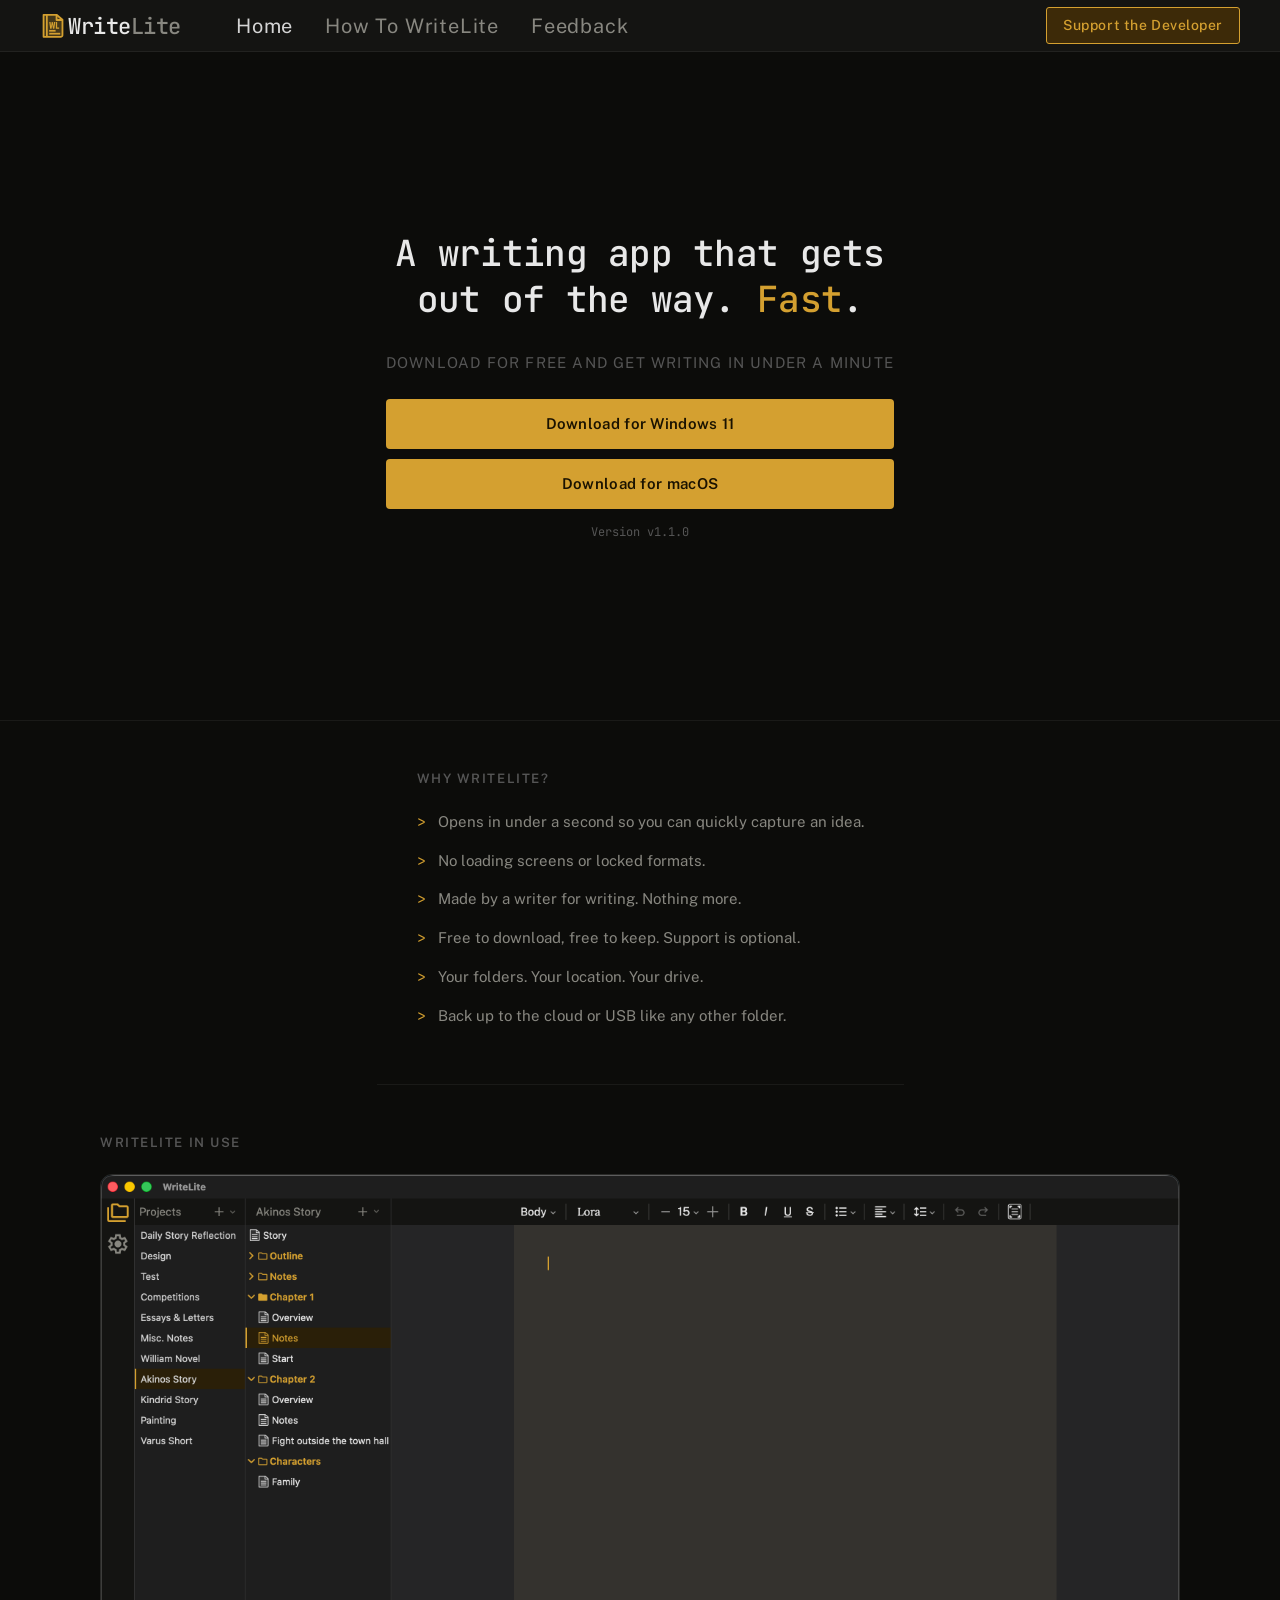
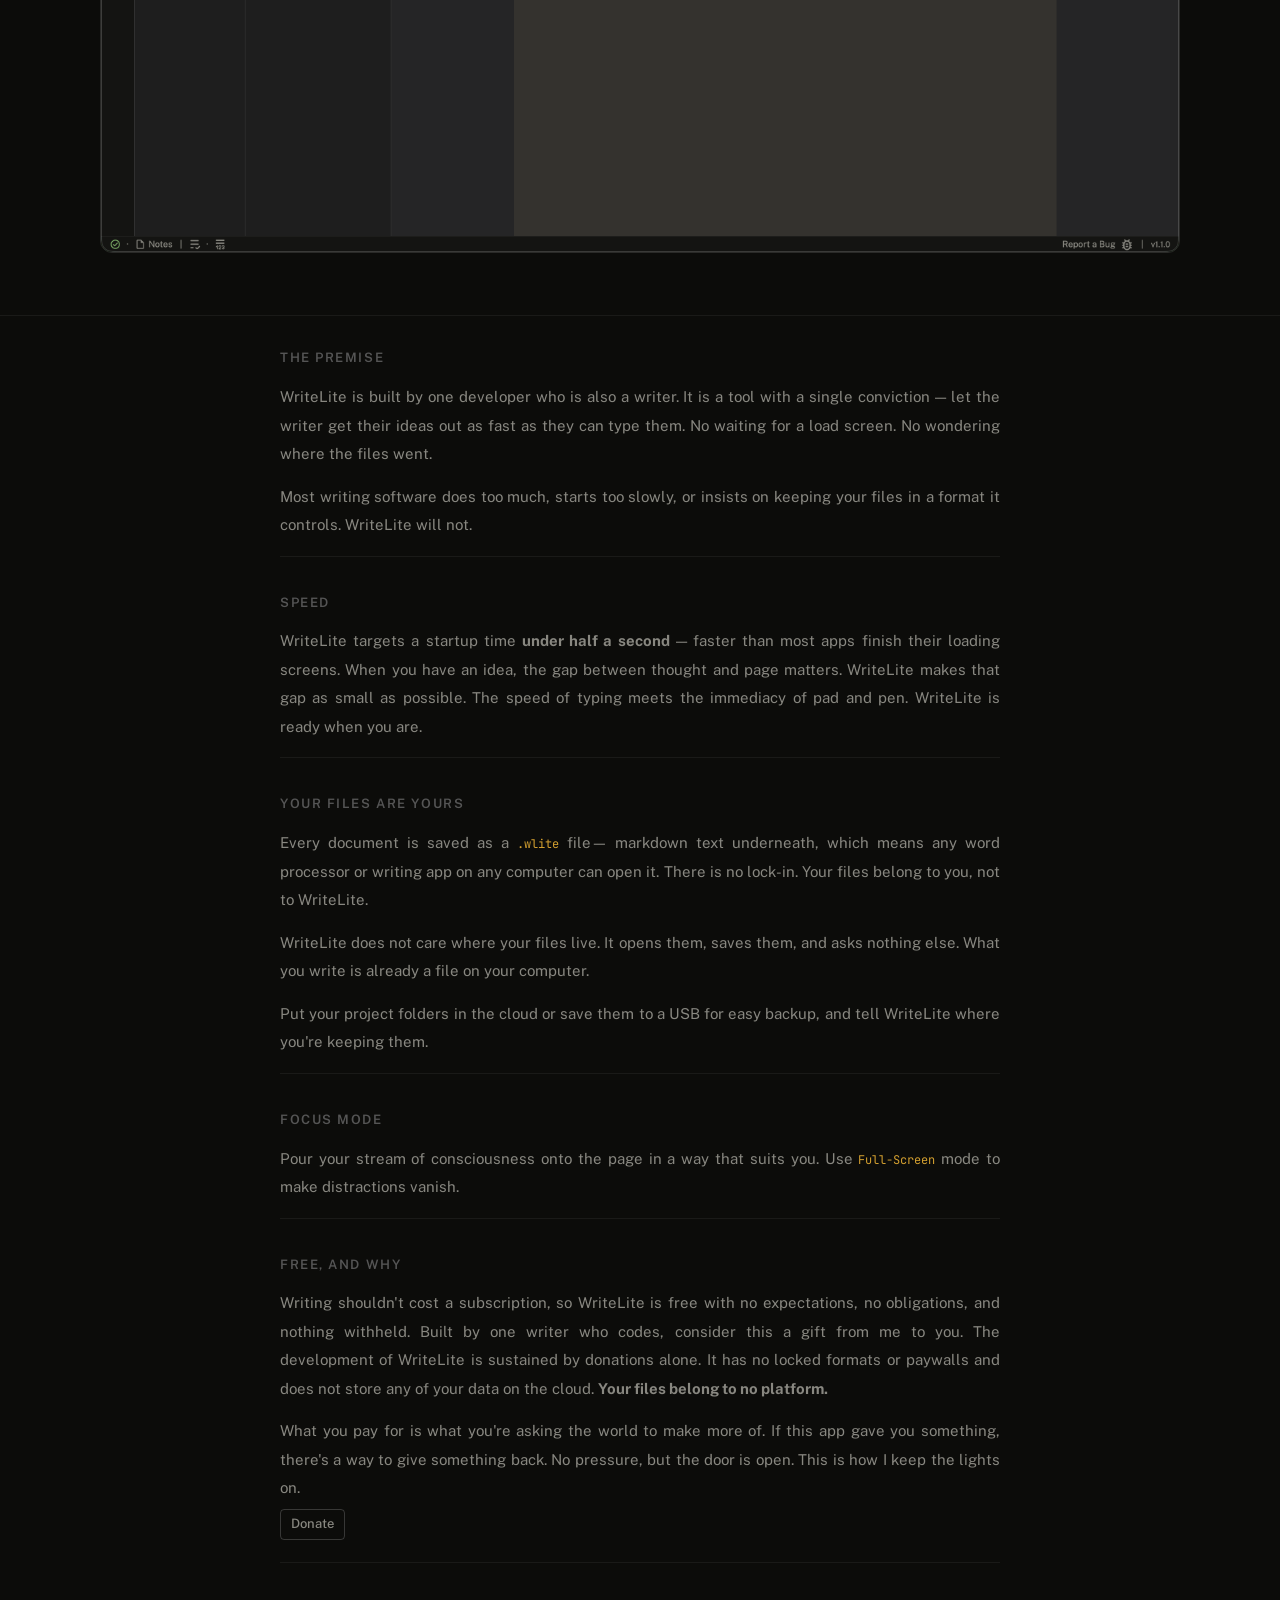
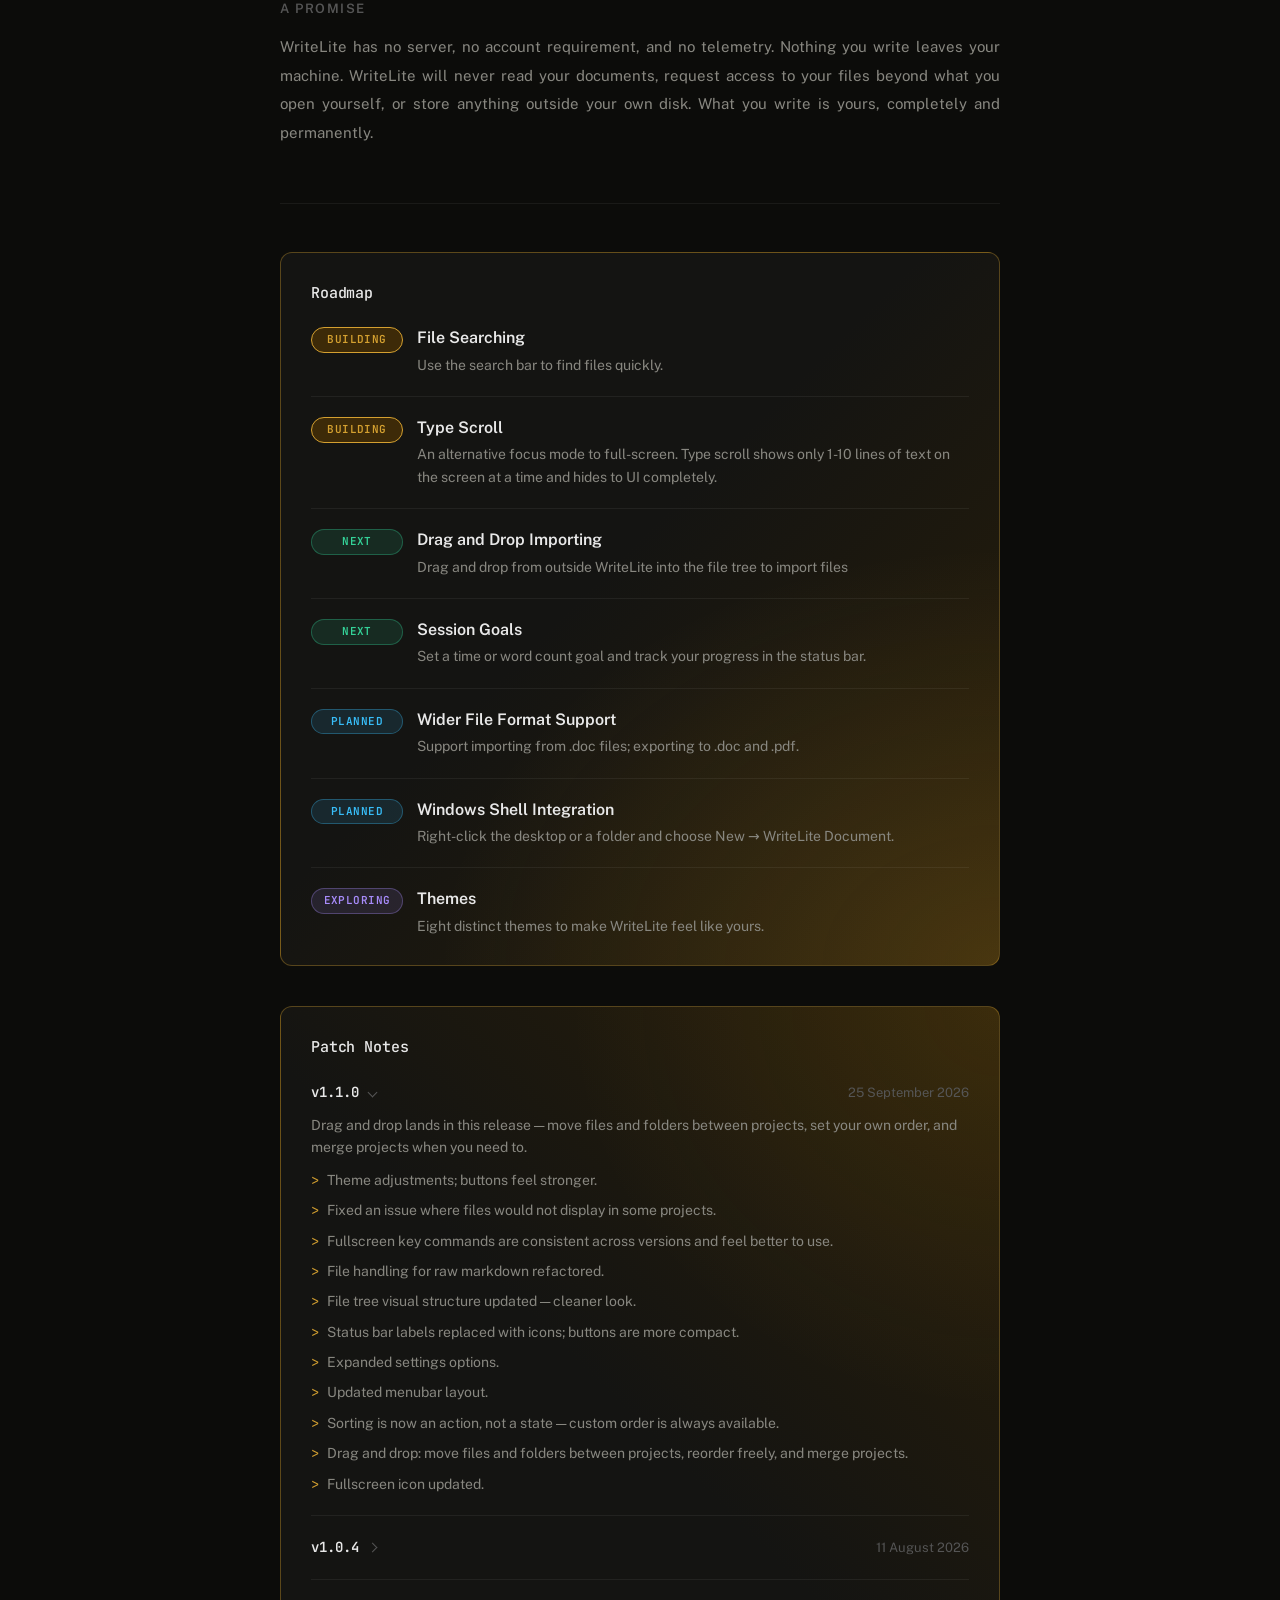
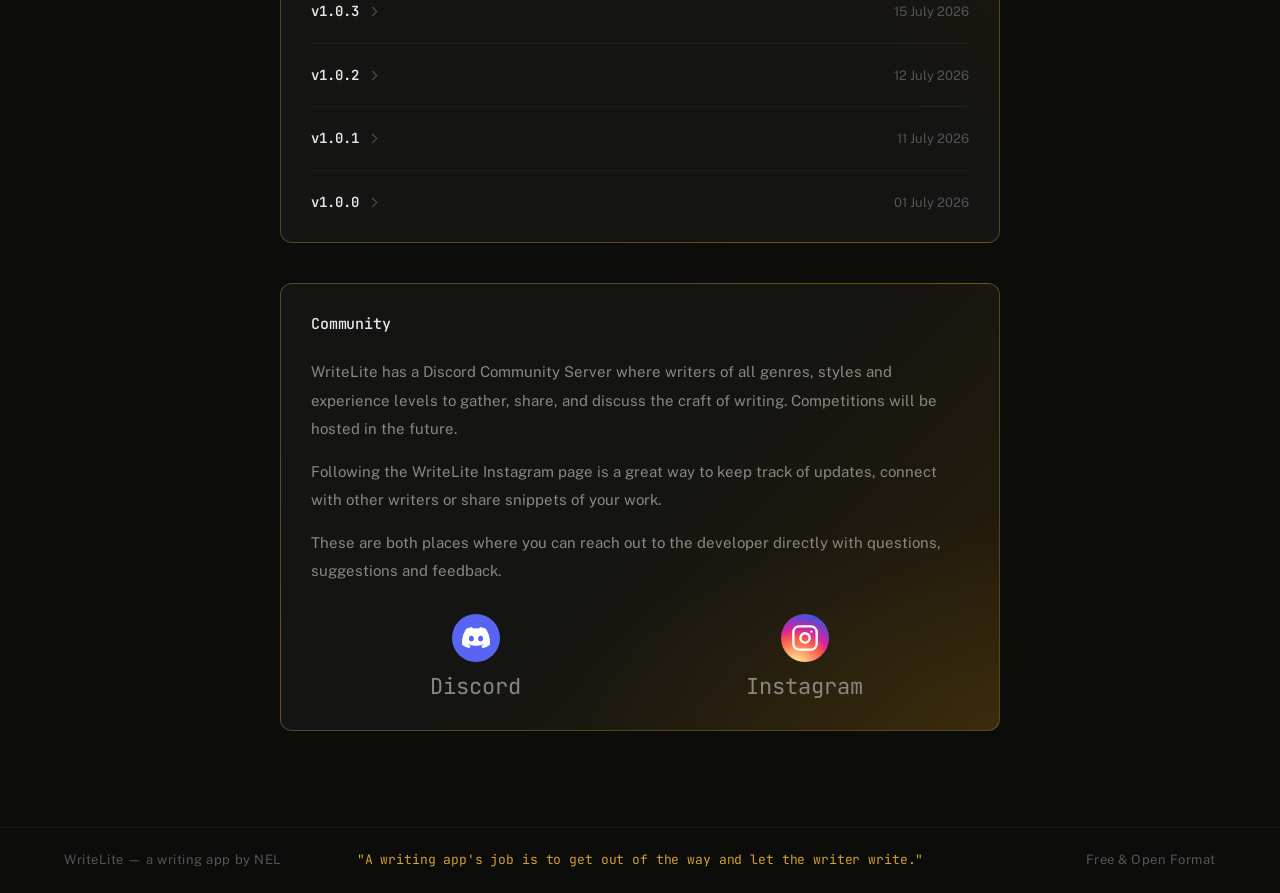
==== commit 3041f107: "Fuck these agents are doing my head in... hopefully the form works." ====
--- a/index.html
+++ b/index.html
@@ -64,9 +64,9 @@
         <div class="platform-card-name" id="platform-card-name"></div>
         <div class="platform-card-version">Version <span data-wl-version></span></div>
         <div class="platform-choice-row">
-          <a class="btn-platform-download" href="/thanks?start=1">Download Free</a>
+          <a class="btn-platform-download" id="platform-dl-free" href="/thanks?start=1">Download Free</a>
           <span class="platform-or">OR</span>
-          <a class="btn-platform-download" href="/download">Pay What Feels Good</a>
+          <a class="btn-platform-download" id="platform-dl-pay" href="/download">Pay What Feels Good</a>
         </div>
       </div>
       <p class="platform-other" id="platform-other" style="display:none">
@@ -544,6 +544,9 @@
 
     document.getElementById('platform-card-name').textContent = names[platform];
 
+    document.getElementById('platform-dl-free').href = '/thanks?start=1&platform=' + platform;
+    document.getElementById('platform-dl-pay').href  = '/download?platform=' + platform;
+
     var olink = document.getElementById('platform-other-link');
     olink.textContent = names[other];
     olink.href        = '/download?platform=' + other;
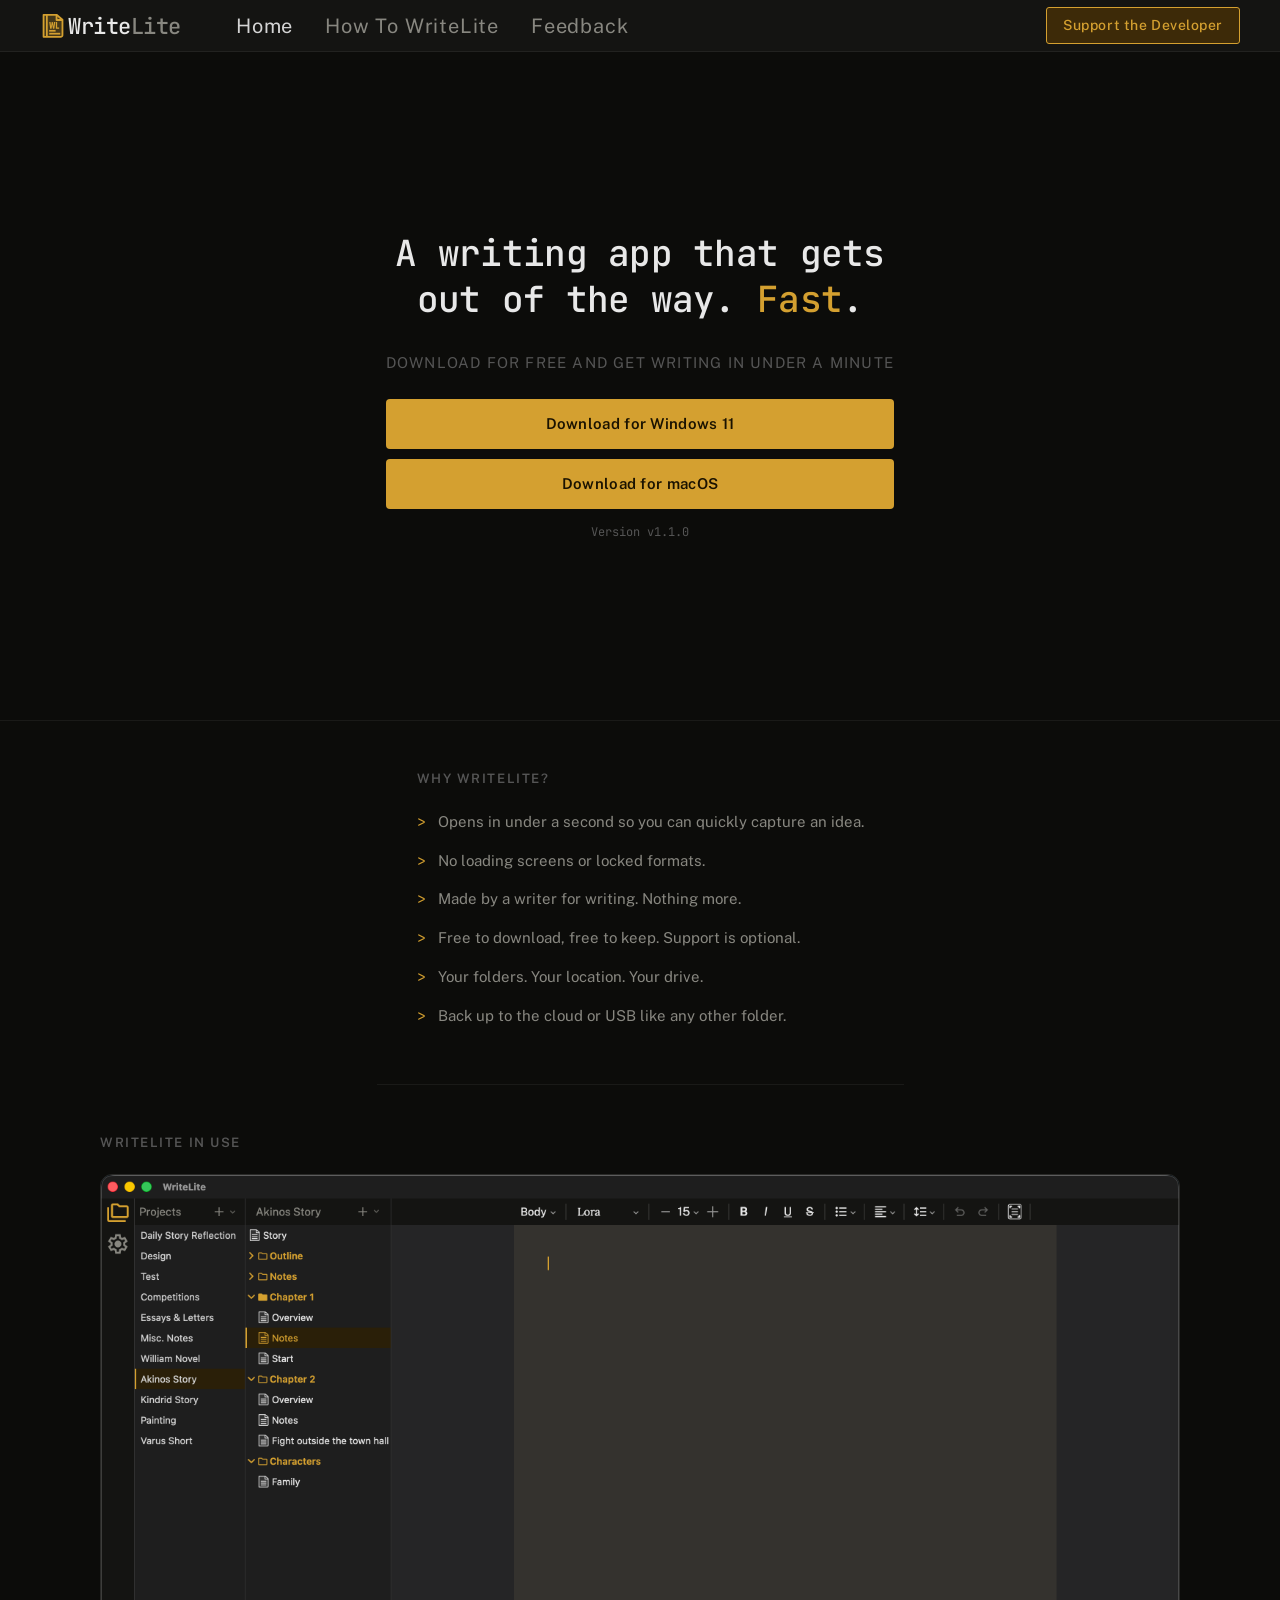
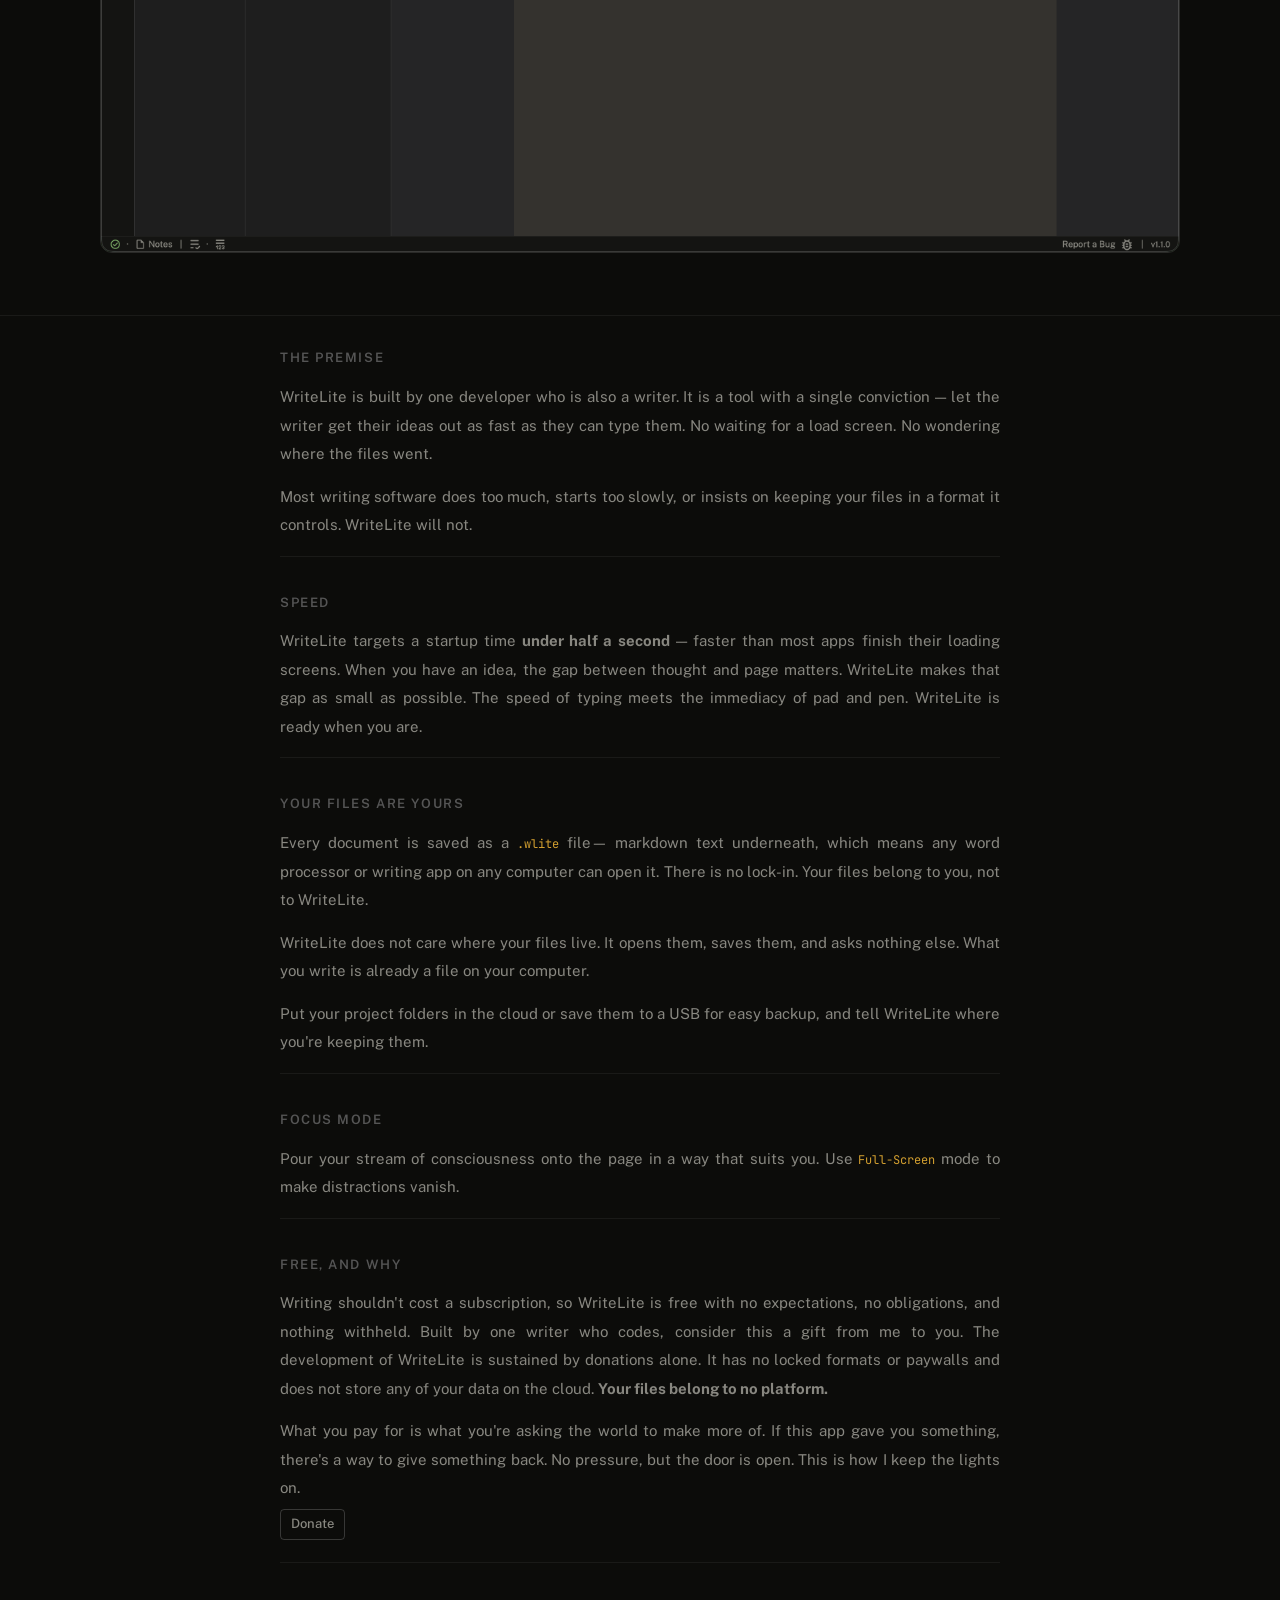
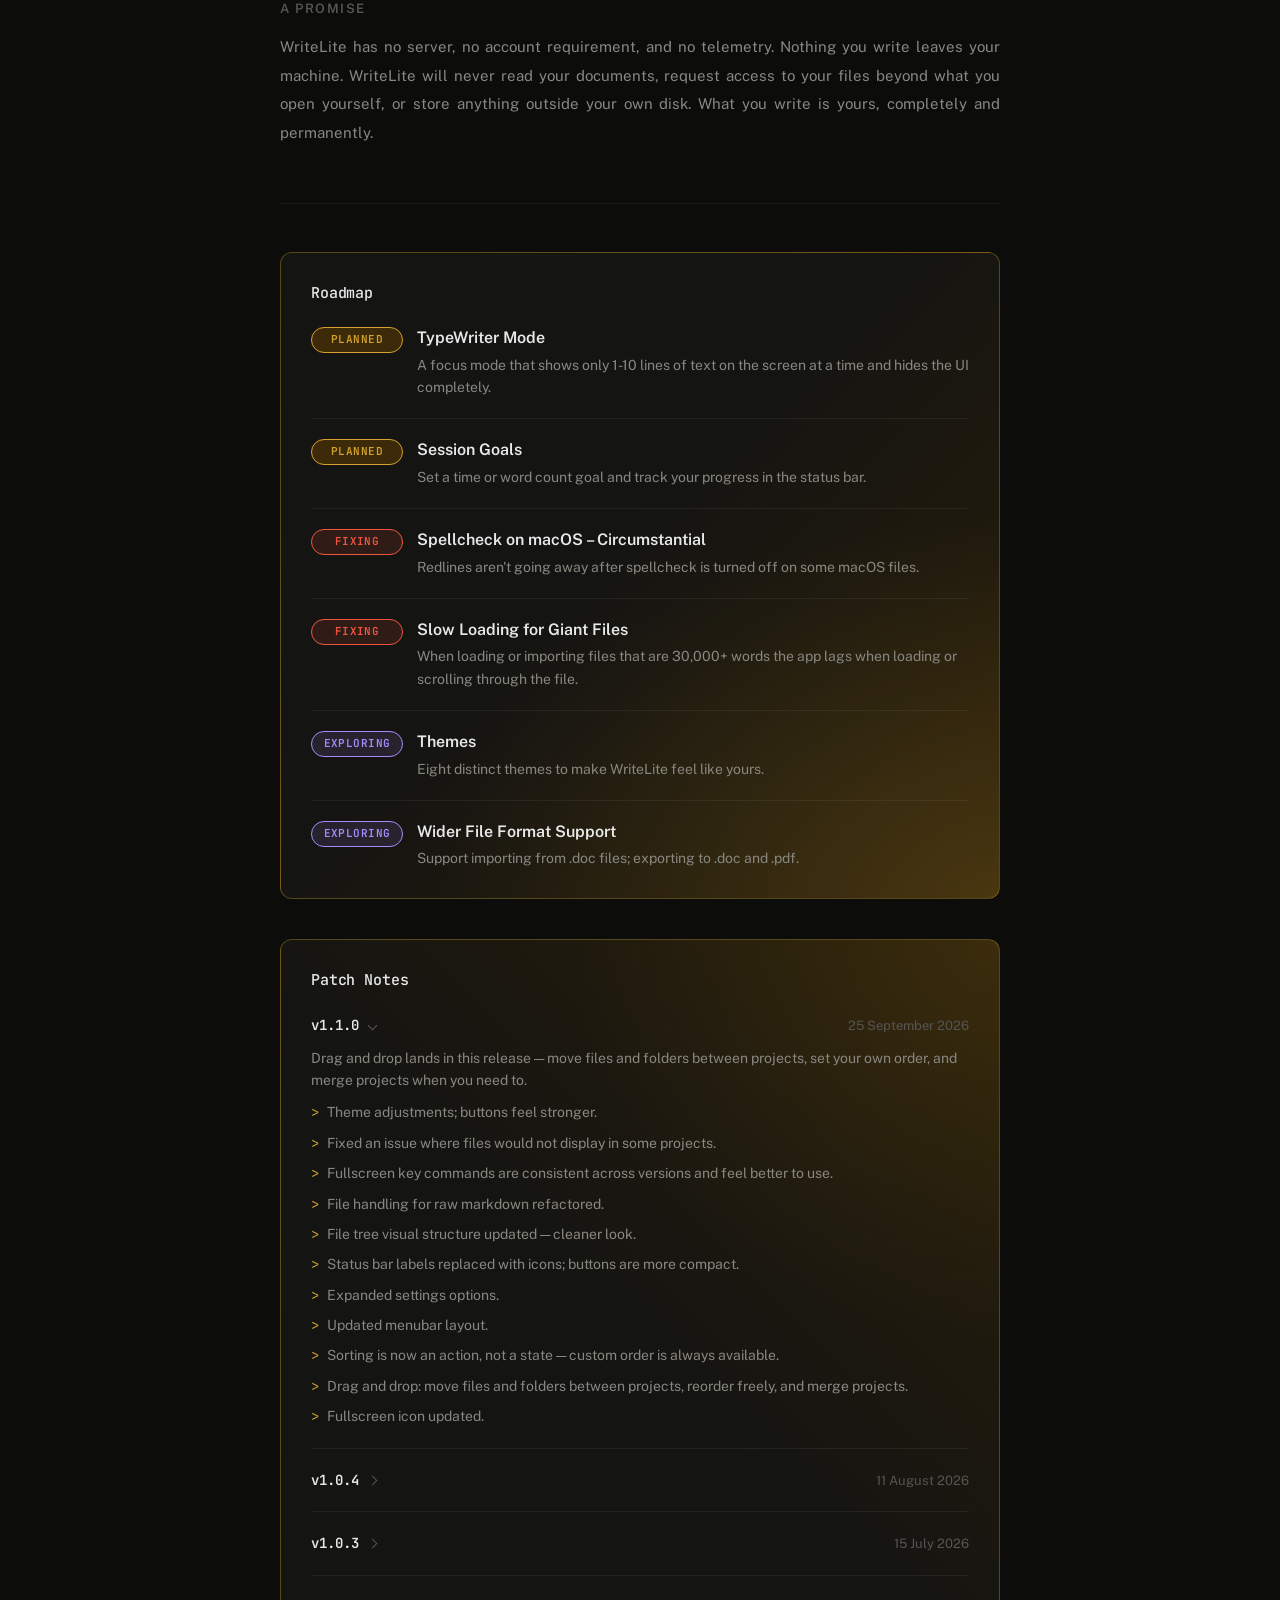
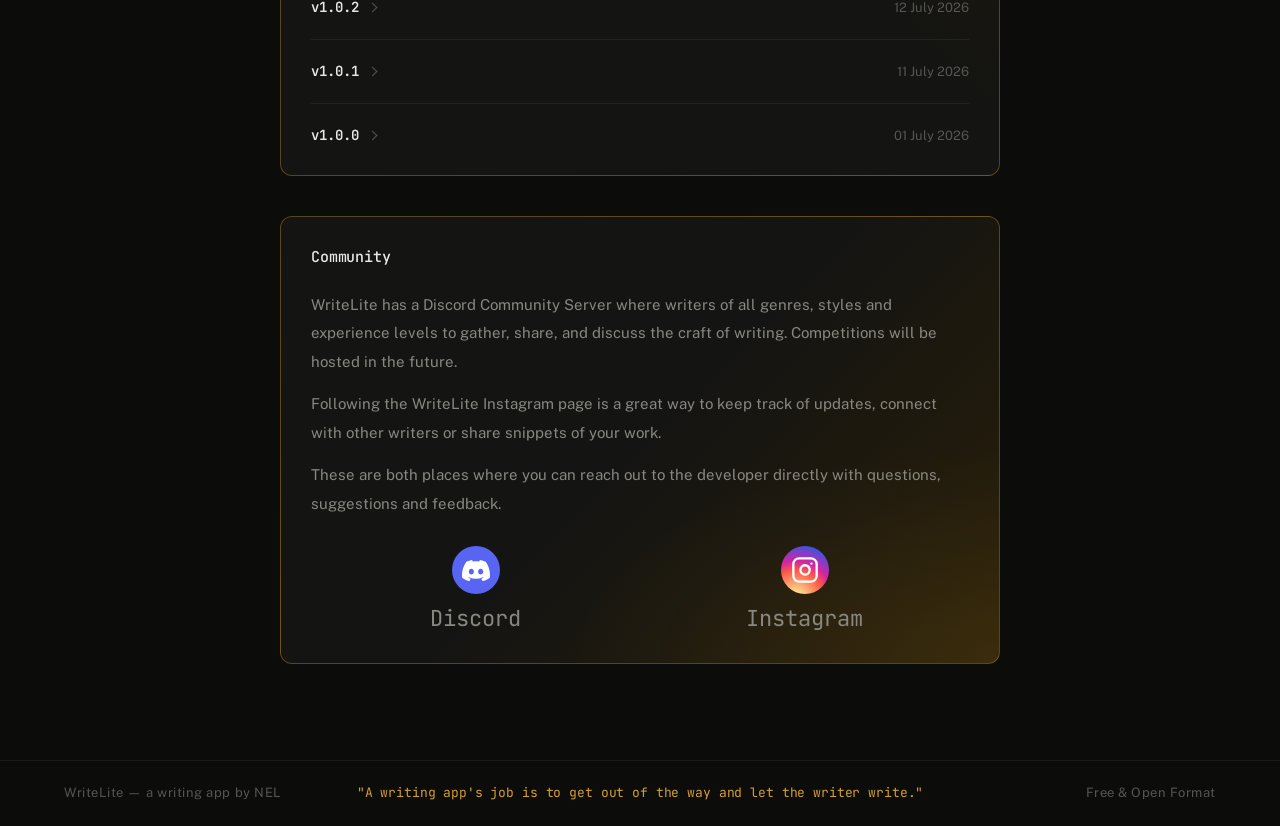
==== commit 8c760b36: "Updated roadmap." ====
--- a/index.html
+++ b/index.html
@@ -208,31 +208,15 @@
         <ul class="roadmap-list">
 
           <li class="roadmap-item">
-            <span class="roadmap-status is-building">Building</span>
+            <span class="roadmap-status is-planned">Planned</span>
             <div>
-              <div class="roadmap-item-title">File Searching</div>
-              <p class="roadmap-item-desc">Use the search bar to find files quickly.</p>
+              <div class="roadmap-item-title">TypeWriter Mode</div>
+              <p class="roadmap-item-desc">A focus mode that shows only 1-10 lines of text on the screen at a time and hides the UI completely.</p>
             </div>
           </li>
 
           <li class="roadmap-item">
-            <span class="roadmap-status is-building">Building</span>
-            <div>
-              <div class="roadmap-item-title">Type Scroll</div>
-              <p class="roadmap-item-desc">An alternative focus mode to full-screen. Type scroll shows only 1-10 lines of text on the screen at a time and hides to UI completely.</p>
-            </div>
-          </li>
-
-          <li class="roadmap-item">
-            <span class="roadmap-status is-next">Next</span>
-            <div>
-              <div class="roadmap-item-title">Drag and Drop Importing</div>
-              <p class="roadmap-item-desc">Drag and drop from outside WriteLite into the file tree to import files</p>
-            </div>
-          </li>
-
-          <li class="roadmap-item">
-            <span class="roadmap-status is-next">Next</span>
+            <span class="roadmap-status is-planned">Planned</span>
             <div>
               <div class="roadmap-item-title">Session Goals</div>
               <p class="roadmap-item-desc">Set a time or word count goal and track your progress in the status bar.</p>
@@ -240,18 +224,18 @@
           </li>
 
           <li class="roadmap-item">
-            <span class="roadmap-status is-planned">Planned</span>
+            <span class="roadmap-status is-fixing">Fixing</span>
             <div>
-              <div class="roadmap-item-title">Wider File Format Support</div>
-              <p class="roadmap-item-desc">Support importing from .doc files; exporting to .doc and .pdf.</p>
+              <div class="roadmap-item-title">Spellcheck on macOS – Circumstantial</div>
+              <p class="roadmap-item-desc">Redlines aren't going away after spellcheck is turned off on some macOS files.</p>
             </div>
           </li>
 
           <li class="roadmap-item">
-            <span class="roadmap-status is-planned">Planned</span>
+            <span class="roadmap-status is-fixing">Fixing</span>
             <div>
-              <div class="roadmap-item-title">Windows Shell Integration</div>
-              <p class="roadmap-item-desc">Right-click the desktop or a folder and choose New &rarr; WriteLite Document.</p>
+              <div class="roadmap-item-title">Slow Loading for Giant Files</div>
+              <p class="roadmap-item-desc">When loading or importing files that are 30,000+ words the app lags when loading or scrolling through the file.</p>
             </div>
           </li>
 
@@ -260,6 +244,14 @@
             <div>
               <div class="roadmap-item-title">Themes</div>
               <p class="roadmap-item-desc">Eight distinct themes to make WriteLite feel like yours.</p>
+            </div>
+          </li>
+
+          <li class="roadmap-item">
+            <span class="roadmap-status is-exploring">Exploring</span>
+            <div>
+              <div class="roadmap-item-title">Wider File Format Support</div>
+              <p class="roadmap-item-desc">Support importing from .doc files; exporting to .doc and .pdf.</p>
             </div>
           </li>
 
--- a/styles.css
+++ b/styles.css
@@ -37,16 +37,16 @@
       --success:         #6a9955;
       --danger:          #f48771;
 
-      /* ── Roadmap status tags — "cool trio", saturated, clear of amber ── */
-      --status-next:        #34d399;                    /* emerald */
-      --status-next-bg:     rgba(52,211,153,0.12);
-      --status-next-border: rgba(52,211,153,0.32);
-      --status-planned:        #38bdf8;                 /* sky blue */
-      --status-planned-bg:     rgba(56,189,248,0.12);
-      --status-planned-border: rgba(56,189,248,0.32);
-      --status-exploring:        #a78bfa;               /* violet */
+      /* ── Roadmap status tags — Planned / Fixing / Exploring ── */
+      --status-planned:        var(--accent);                 /* amber — was Building */
+      --status-planned-bg:     var(--accent-bg);
+      --status-planned-border: var(--accent);                 /* solid accent, not accent-border */
+      --status-fixing:        #f2553d;                       /* bright orange-red */
+      --status-fixing-bg:     rgba(242,85,61,0.12);
+      --status-fixing-border: #f2553d;                       /* solid, matches text */
+      --status-exploring:        #a78bfa;                     /* violet — unchanged */
       --status-exploring-bg:     rgba(167,139,250,0.12);
-      --status-exploring-border: rgba(167,139,250,0.32);
+      --status-exploring-border: #a78bfa;                     /* solid, matches text */
 
       /* ── Fonts ── */
       --font-sans:       'Public Sans', system-ui, -apple-system, sans-serif;
@@ -1436,20 +1436,15 @@
       border-radius: 999px;
       border: 1px solid transparent;
     }
-    .roadmap-status.is-next {
-      color: var(--status-next);
-      background: var(--status-next-bg);
-      border-color: var(--status-next-border);
-    }
-    .roadmap-status.is-building {
-      color: var(--accent);
-      background: var(--accent-bg);
-      border-color: var(--accent);
-    }
     .roadmap-status.is-planned {
       color: var(--status-planned);
       background: var(--status-planned-bg);
       border-color: var(--status-planned-border);
+    }
+    .roadmap-status.is-fixing {
+      color: var(--status-fixing);
+      background: var(--status-fixing-bg);
+      border-color: var(--status-fixing-border);
     }
     .roadmap-status.is-exploring {
       color: var(--status-exploring);
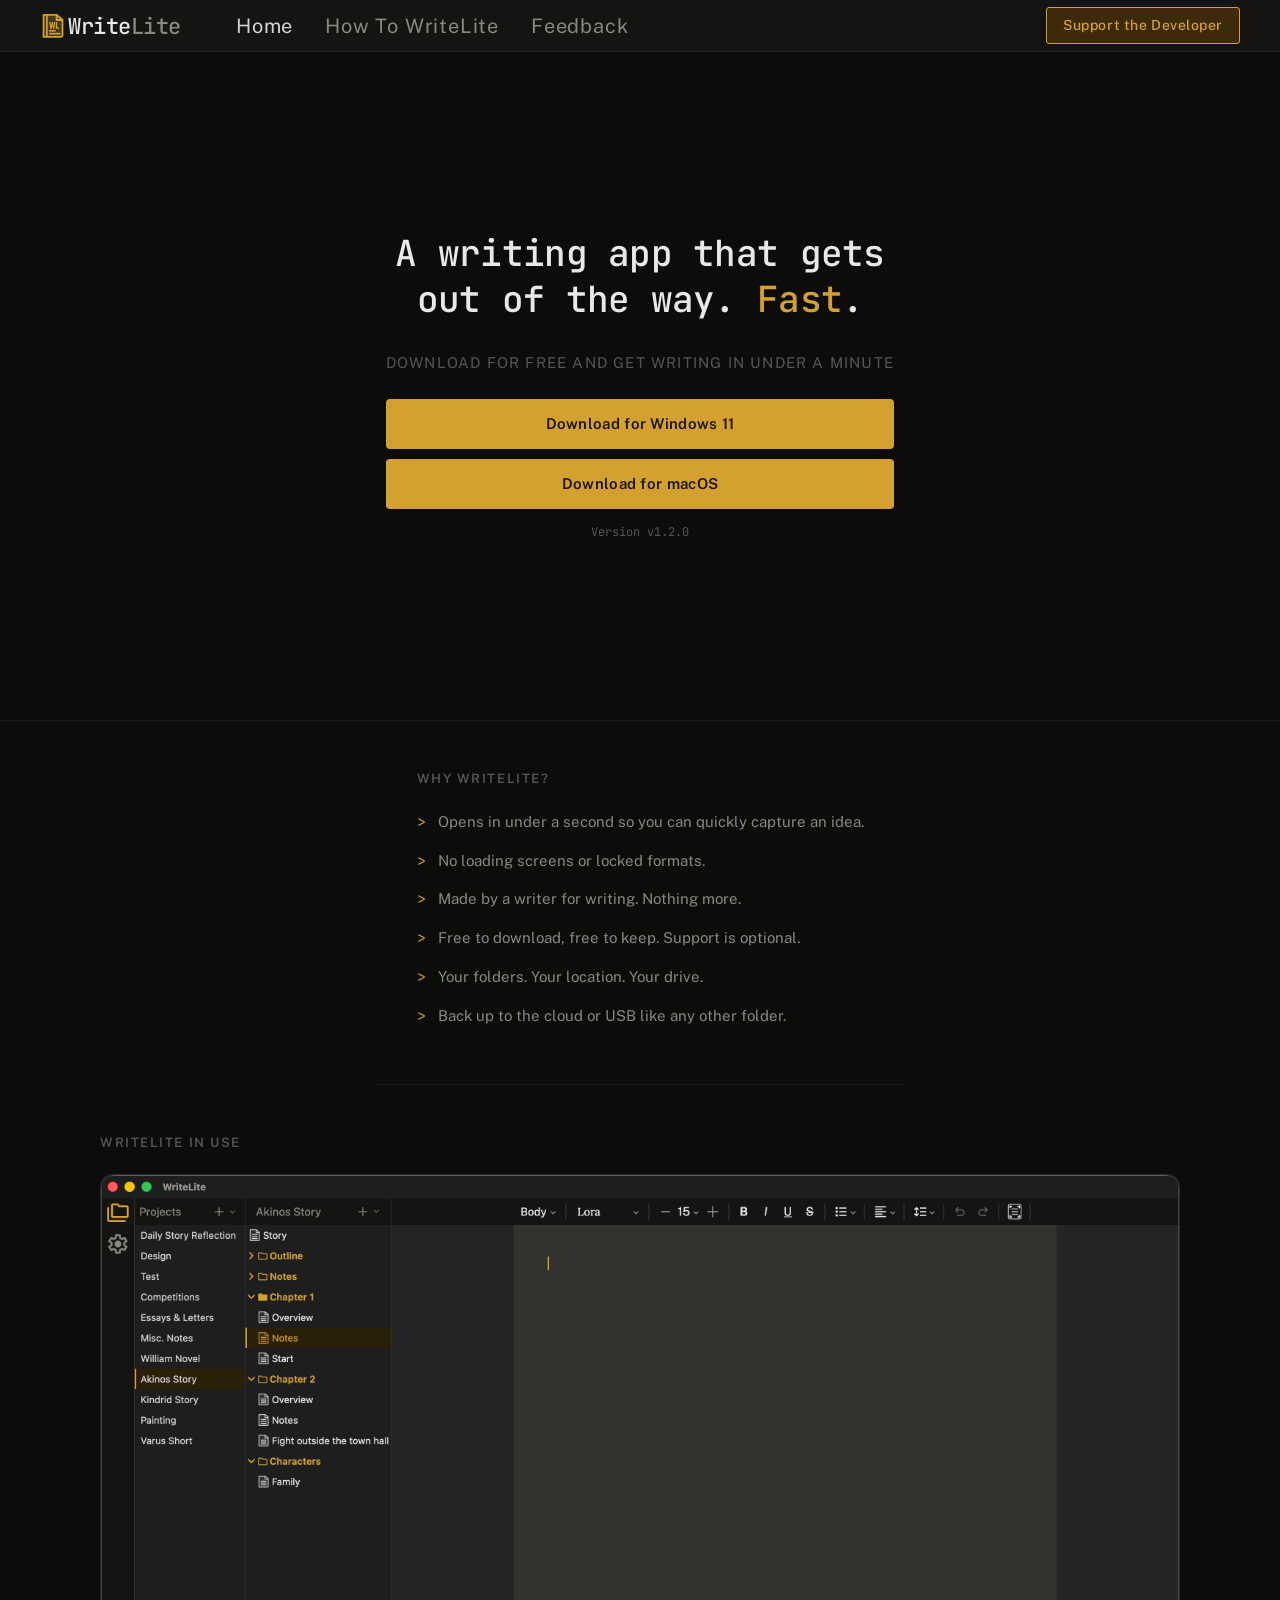
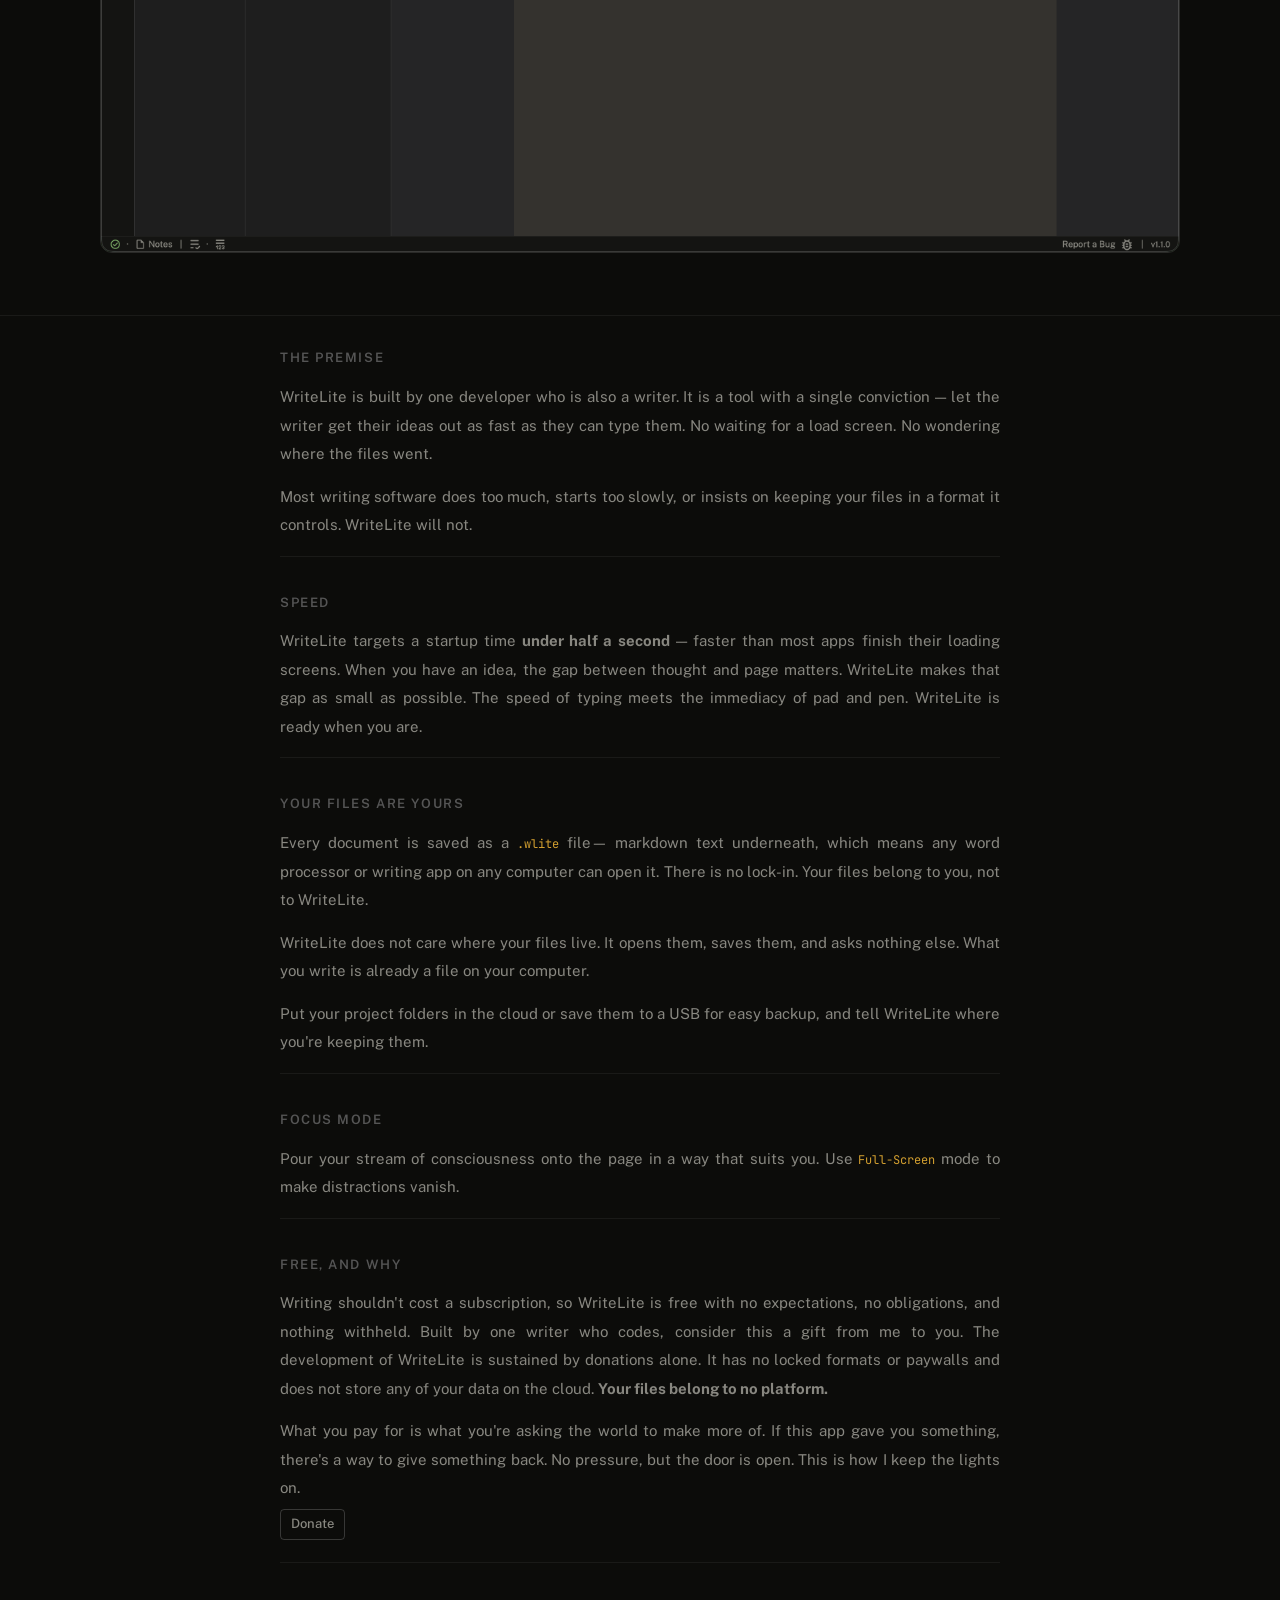
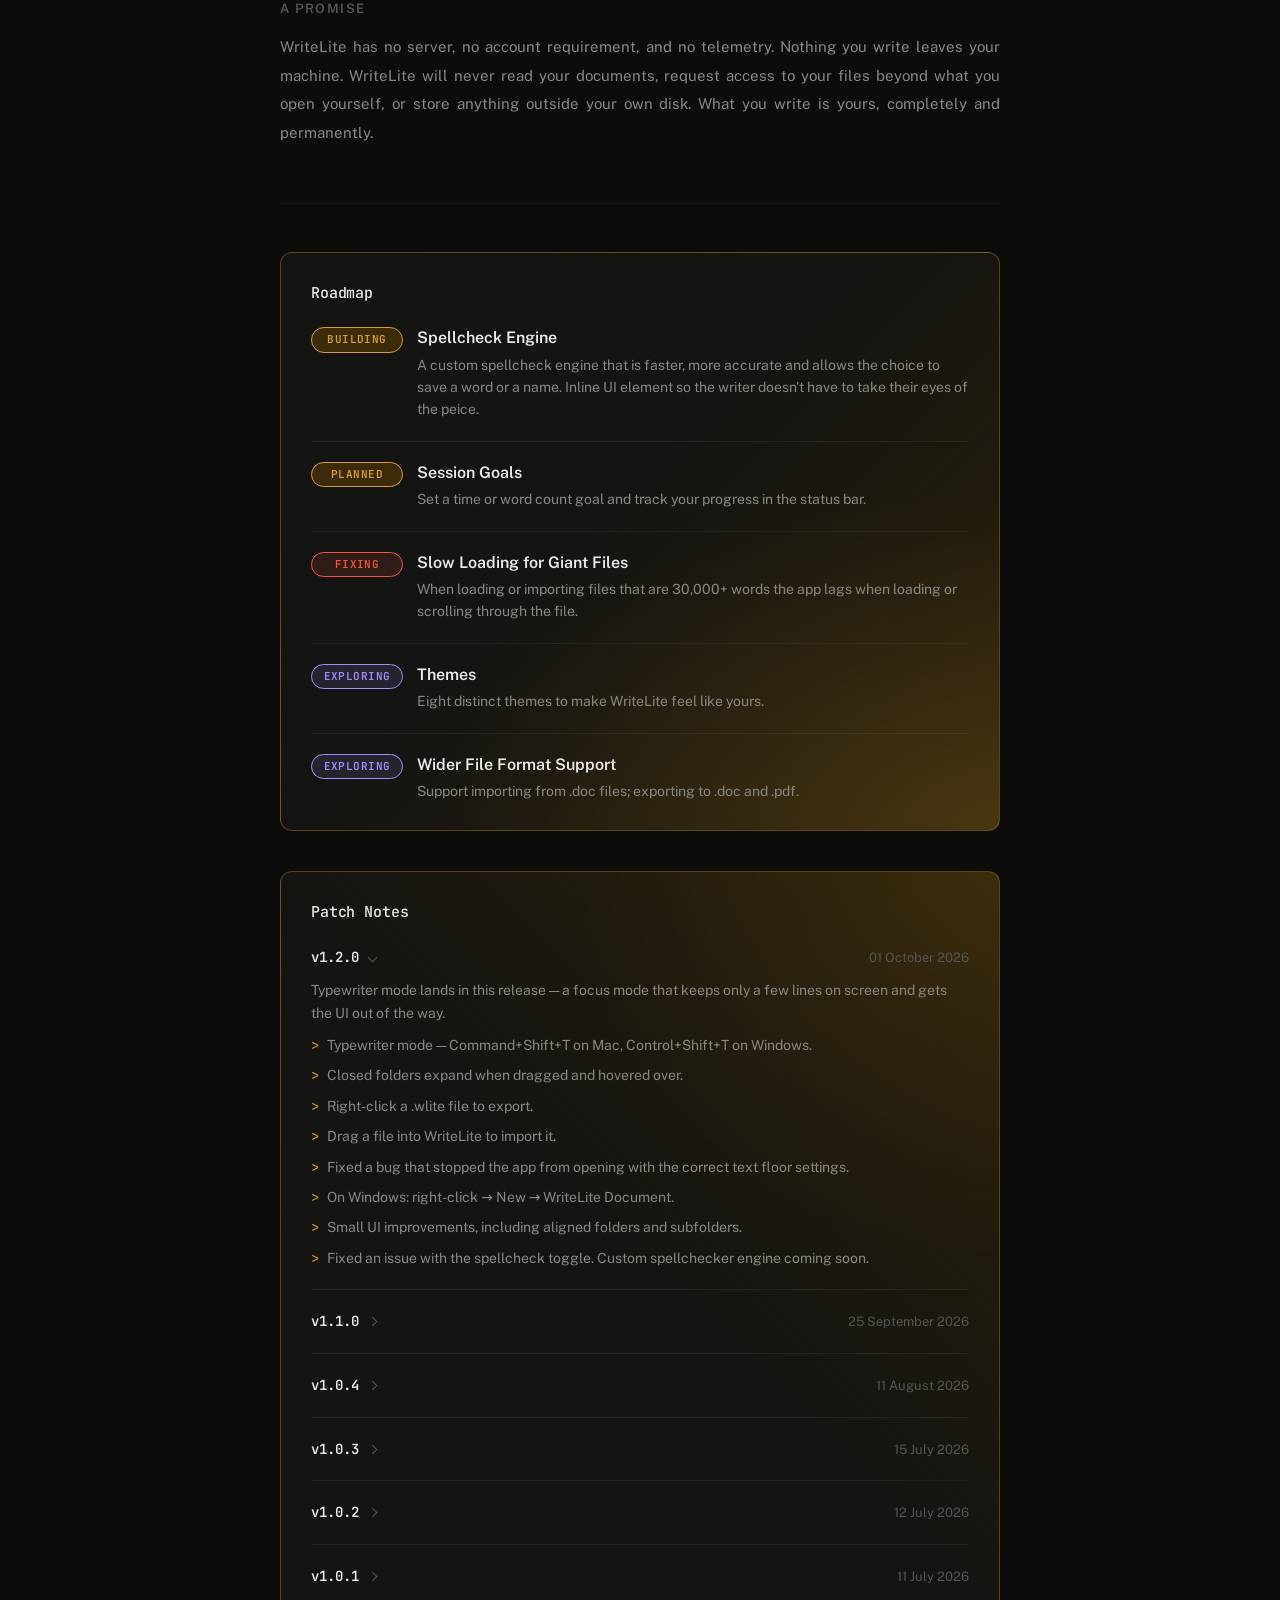
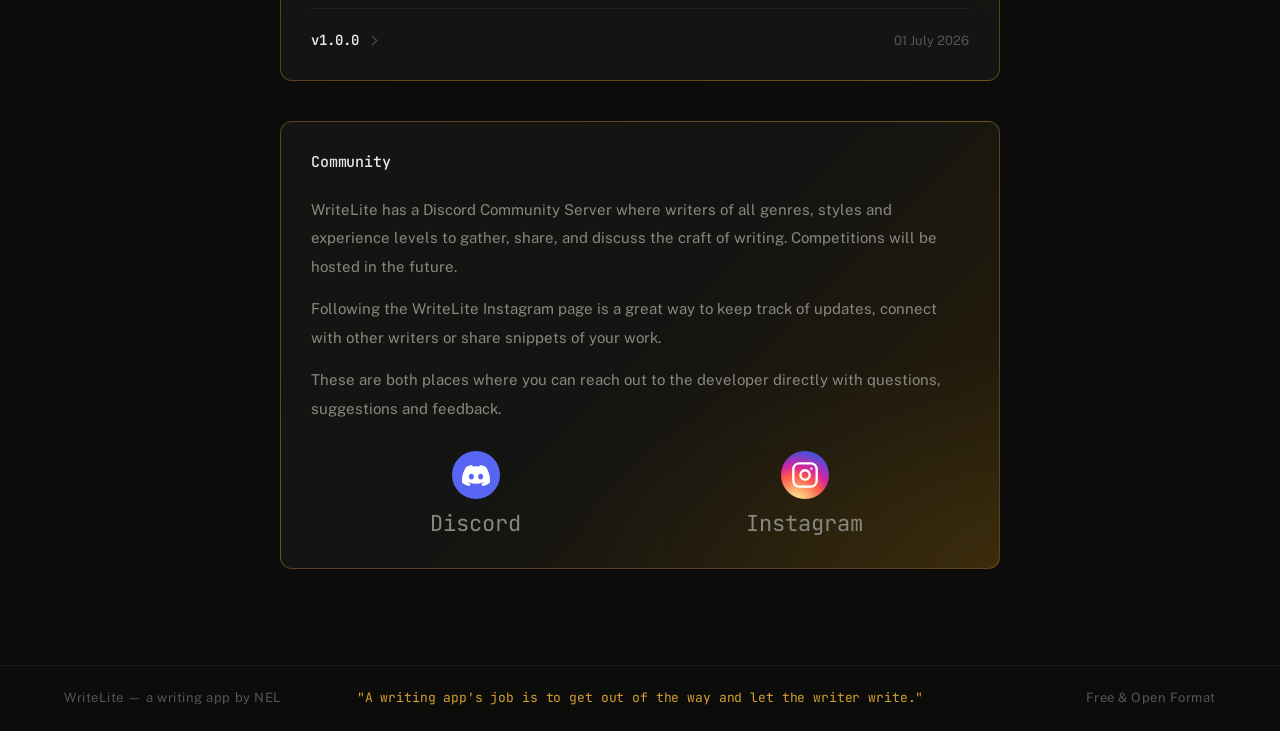
==== commit b39cfd4f: "v1.2.0 published" ====
--- a/index.html
+++ b/index.html
@@ -208,10 +208,10 @@
         <ul class="roadmap-list">
 
           <li class="roadmap-item">
-            <span class="roadmap-status is-planned">Planned</span>
+            <span class="roadmap-status is-planned">Building</span>
             <div>
-              <div class="roadmap-item-title">TypeWriter Mode</div>
-              <p class="roadmap-item-desc">A focus mode that shows only 1-10 lines of text on the screen at a time and hides the UI completely.</p>
+              <div class="roadmap-item-title">Spellcheck Engine</div>
+              <p class="roadmap-item-desc">A custom spellcheck engine that is faster, more accurate and allows the choice to save a word or a name. Inline UI element so the writer doesn't have to take their eyes of the peice.</p>
             </div>
           </li>
 
@@ -220,14 +220,6 @@
             <div>
               <div class="roadmap-item-title">Session Goals</div>
               <p class="roadmap-item-desc">Set a time or word count goal and track your progress in the status bar.</p>
-            </div>
-          </li>
-
-          <li class="roadmap-item">
-            <span class="roadmap-status is-fixing">Fixing</span>
-            <div>
-              <div class="roadmap-item-title">Spellcheck on macOS – Circumstantial</div>
-              <p class="roadmap-item-desc">Redlines aren't going away after spellcheck is turned off on some macOS files.</p>
             </div>
           </li>
 
@@ -267,8 +259,31 @@
         <h3 class="synopsis-section-title" id="patch-notes">Patch Notes</h3>
         <div class="patch-scroll">
 
+        <!-- ── v1.2.0 — 01 October 2026 ── -->
+        <details class="patch-block" open>
+          <summary class="patch-head">
+            <span class="patch-version">v1.2.0</span>
+            <span class="patch-caret" aria-hidden="true"></span>
+            <span class="patch-date">01 October 2026</span>
+          </summary>
+          <p class="patch-intro">
+            Typewriter mode lands in this release — a focus mode that keeps only a
+            few lines on screen and gets the UI out of the way.
+          </p>
+          <ul class="patch-list">
+            <li>Typewriter mode — Command+Shift+T on Mac, Control+Shift+T on Windows.</li>
+            <li>Closed folders expand when dragged and hovered over.</li>
+            <li>Right-click a .wlite file to export.</li>
+            <li>Drag a file into WriteLite to import it.</li>
+            <li>Fixed a bug that stopped the app from opening with the correct text floor settings.</li>
+            <li>On Windows: right-click → New → WriteLite Document.</li>
+            <li>Small UI improvements, including aligned folders and subfolders.</li>
+            <li>Fixed an issue with the spellcheck toggle. Custom spellchecker engine coming soon.</li>
+          </ul>
+        </details>
+
         <!-- ── v1.1.0 — 25 September 2026 ── -->
-        <details class="patch-block" open>
+        <details class="patch-block">
           <summary class="patch-head">
             <span class="patch-version">v1.1.0</span>
             <span class="patch-caret" aria-hidden="true"></span>
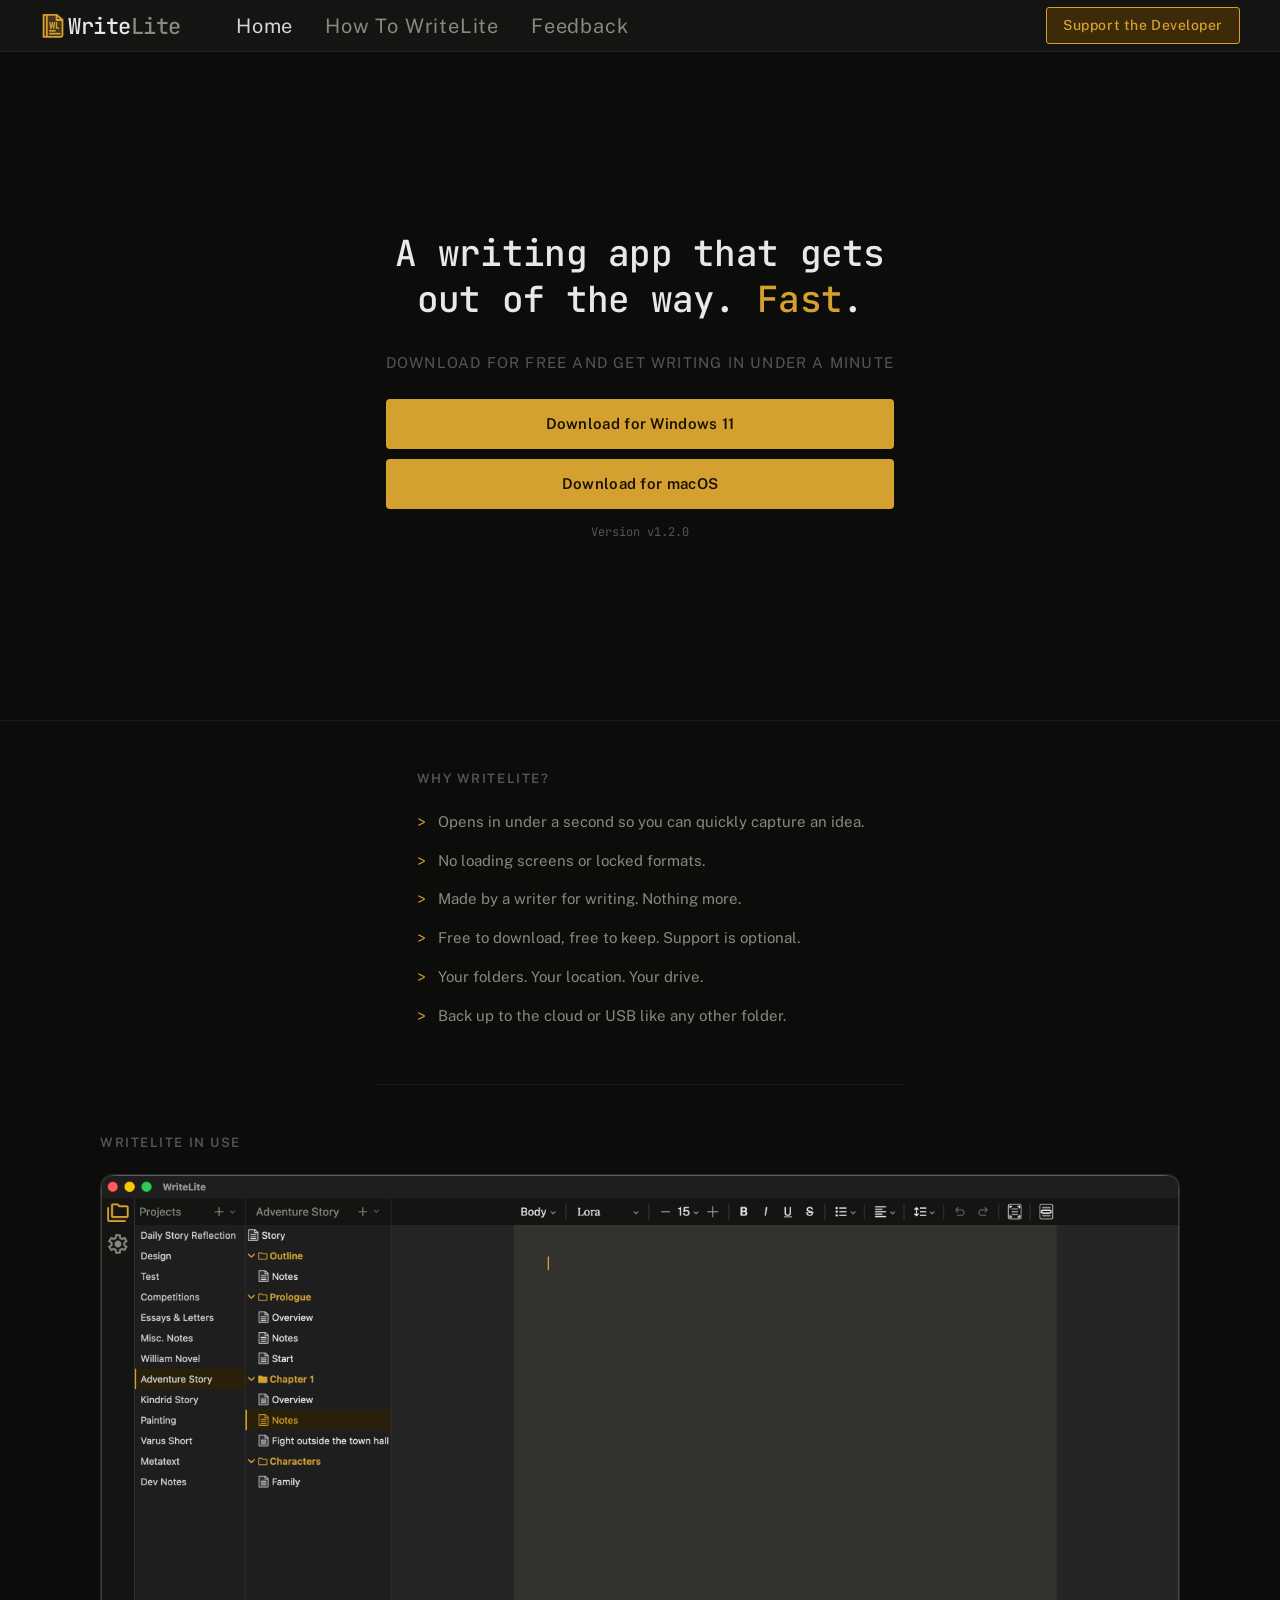
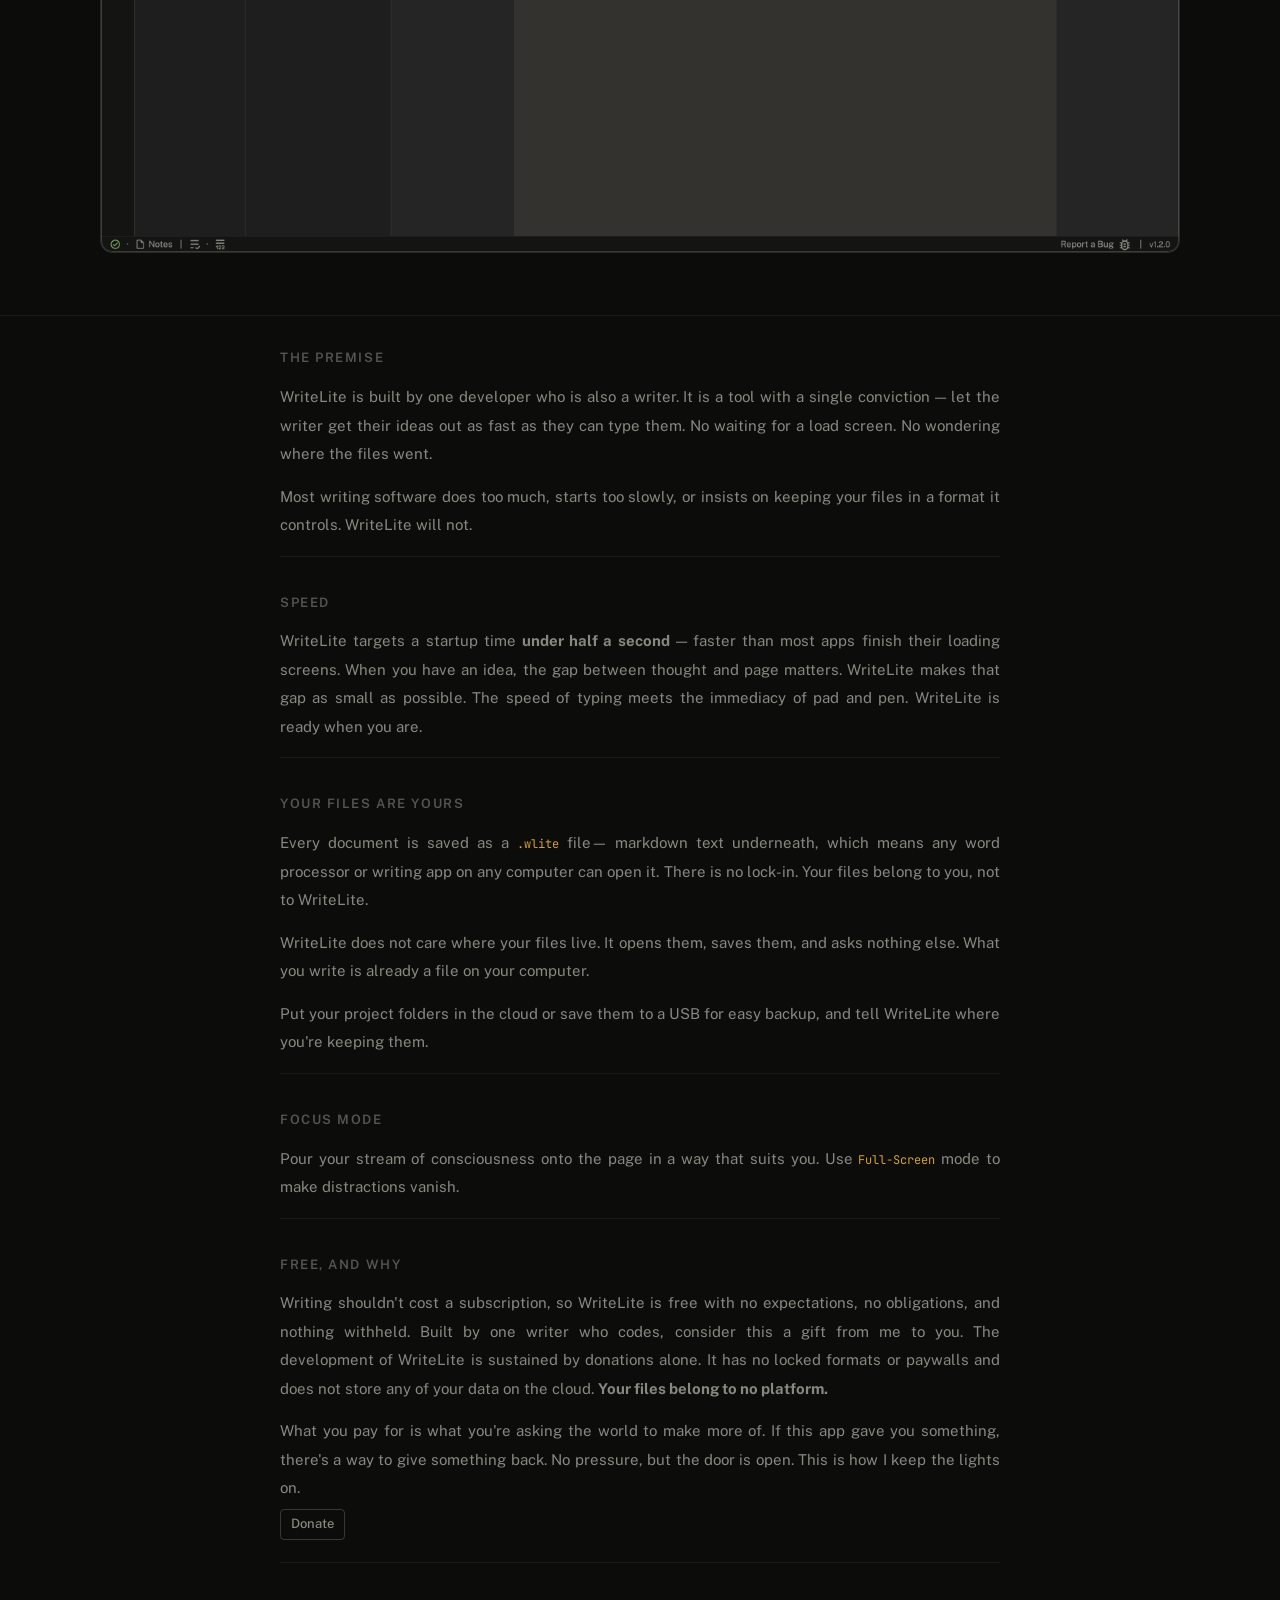
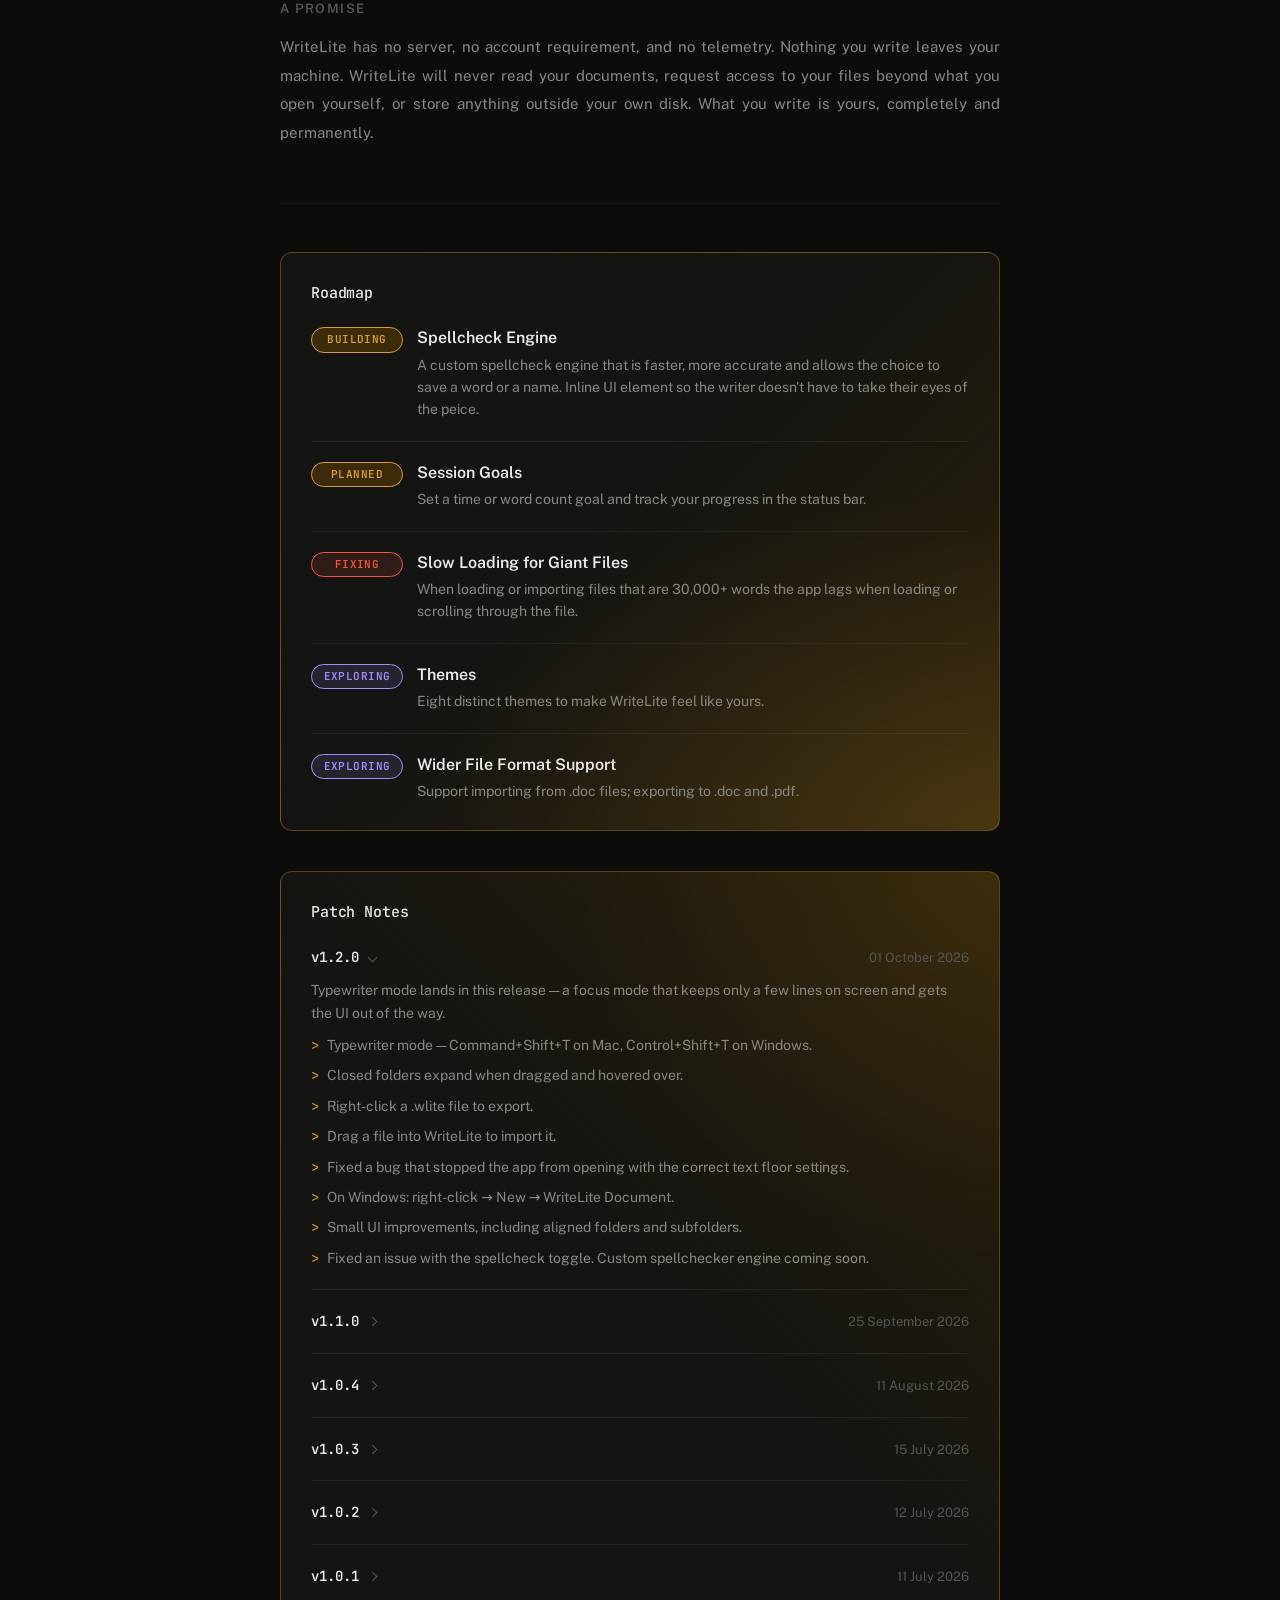
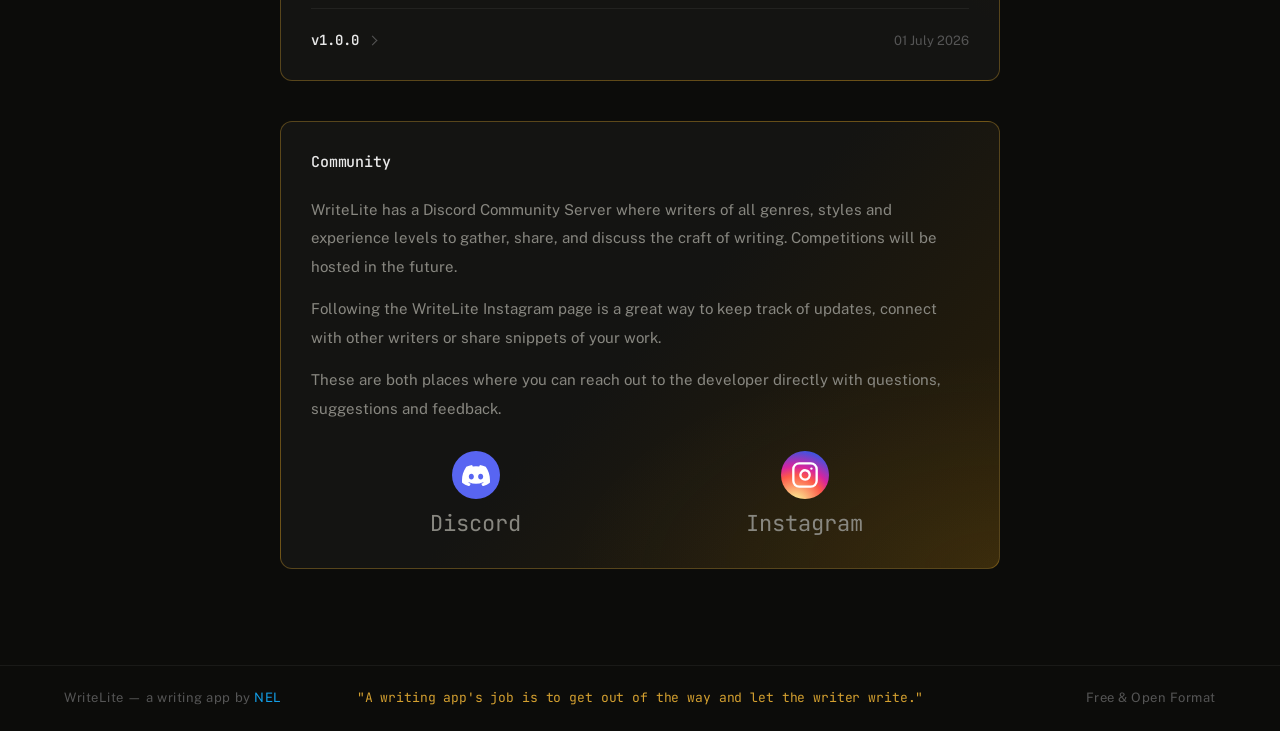
==== commit 5f4c8181: "Added link in footer to studio site." ====
--- a/index.html
+++ b/index.html
@@ -446,7 +446,7 @@
   </div><!-- /about-on-home -->
 
   <footer class="site-footer">
-    <span>WriteLite — a writing app by NEL</span>
+    <span>WriteLite — a writing app by <a class="footer-studio" href="https://nel.studio" target="_blank" rel="noopener noreferrer">NEL</a></span>
     <span class="footer-quote">"A writing app's job is to get out of the way and let the writer write."</span>
     <span>Free &amp; Open Format</span>
   </footer>
--- a/styles.css
+++ b/styles.css
@@ -7,6 +7,7 @@
       --accent-fg:       #f0c060;
       --accent-muted:    #2a1f08;
       --accent-border:   rgba(212,160,48,0.35);
+      --accent-studio:   #139fe8;
 
       /* ── Surfaces ── */
       --bg:              #0c0c0a;
@@ -453,6 +454,22 @@
 
     .site-footer > :first-child {
       justify-self: start;
+    }
+
+    .footer-studio {
+      color: var(--accent-studio);
+      font-weight: 400;
+      text-decoration: none;
+    }
+
+    .footer-studio:visited {
+      color: var(--accent-studio);
+    }
+
+    .footer-studio:hover,
+    .footer-studio:focus-visible {
+      color: var(--accent-studio);
+      font-weight: 700;
     }
 
     .footer-quote {
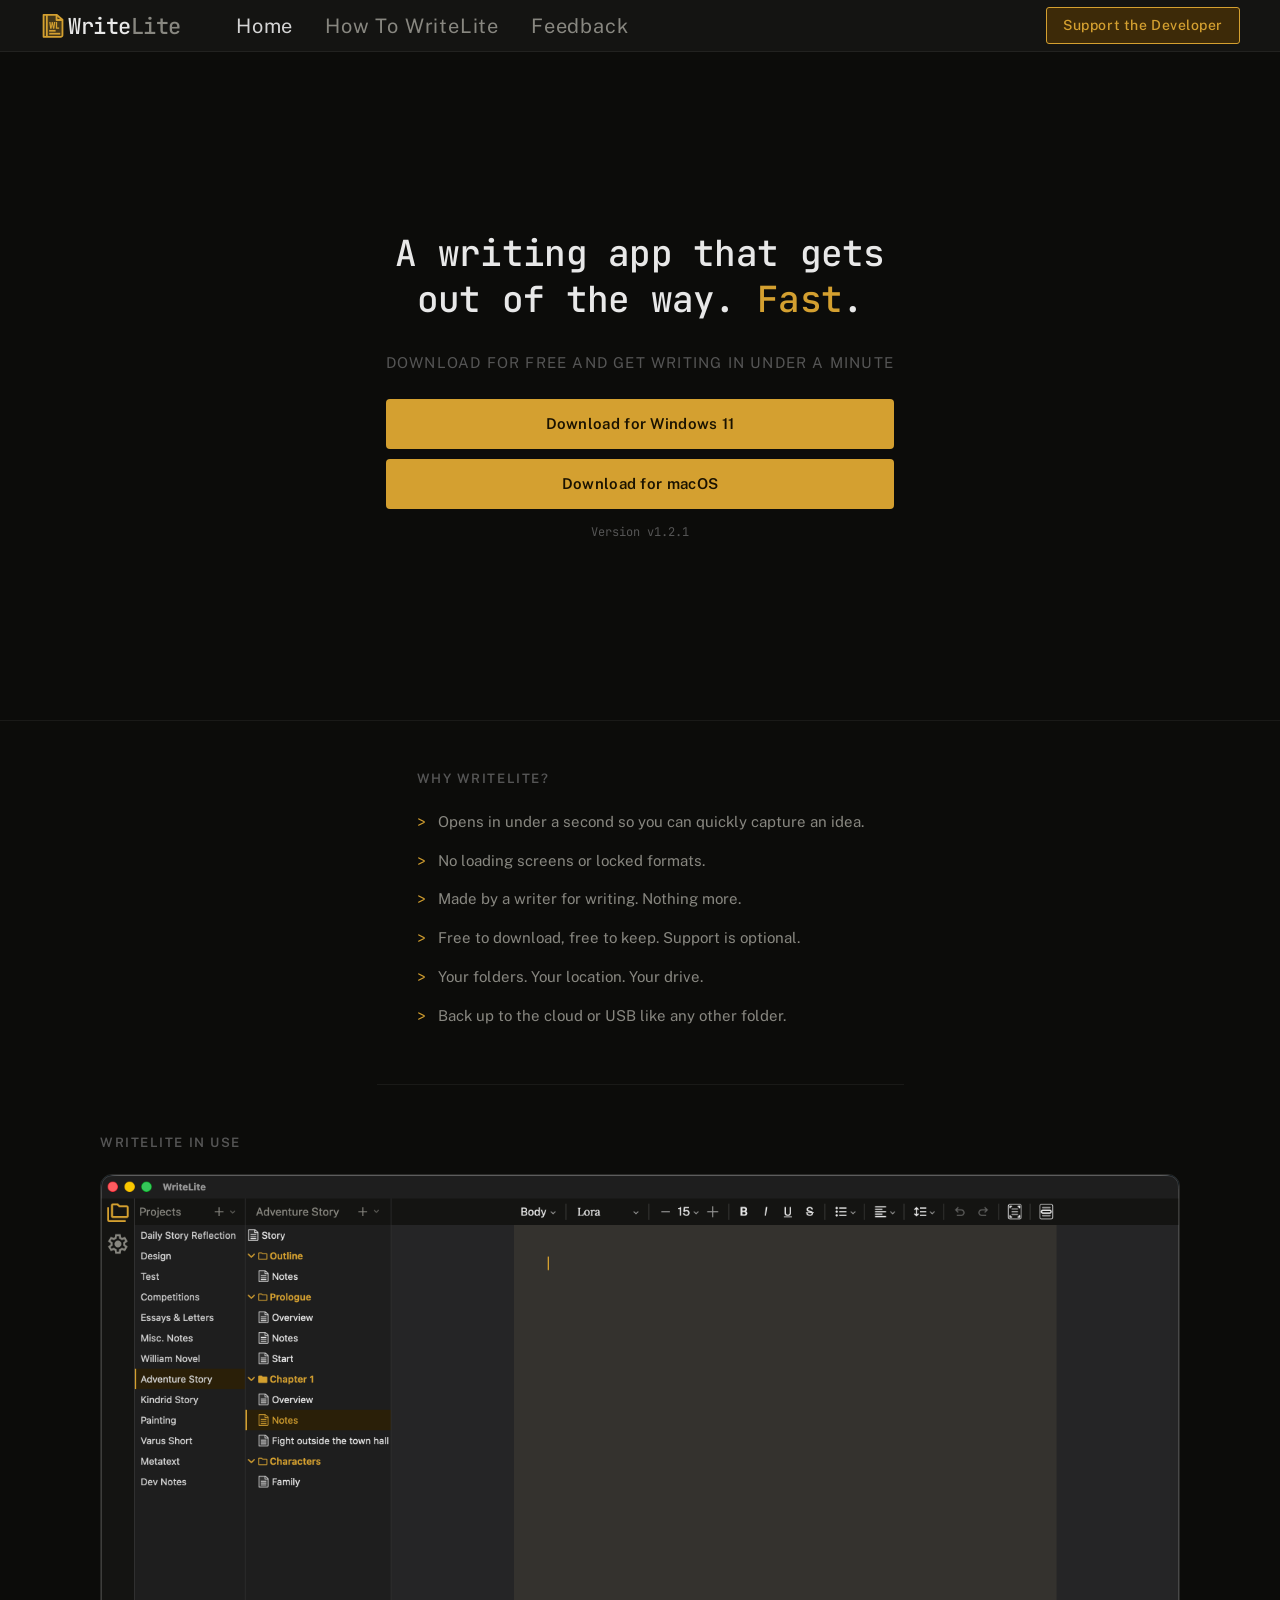
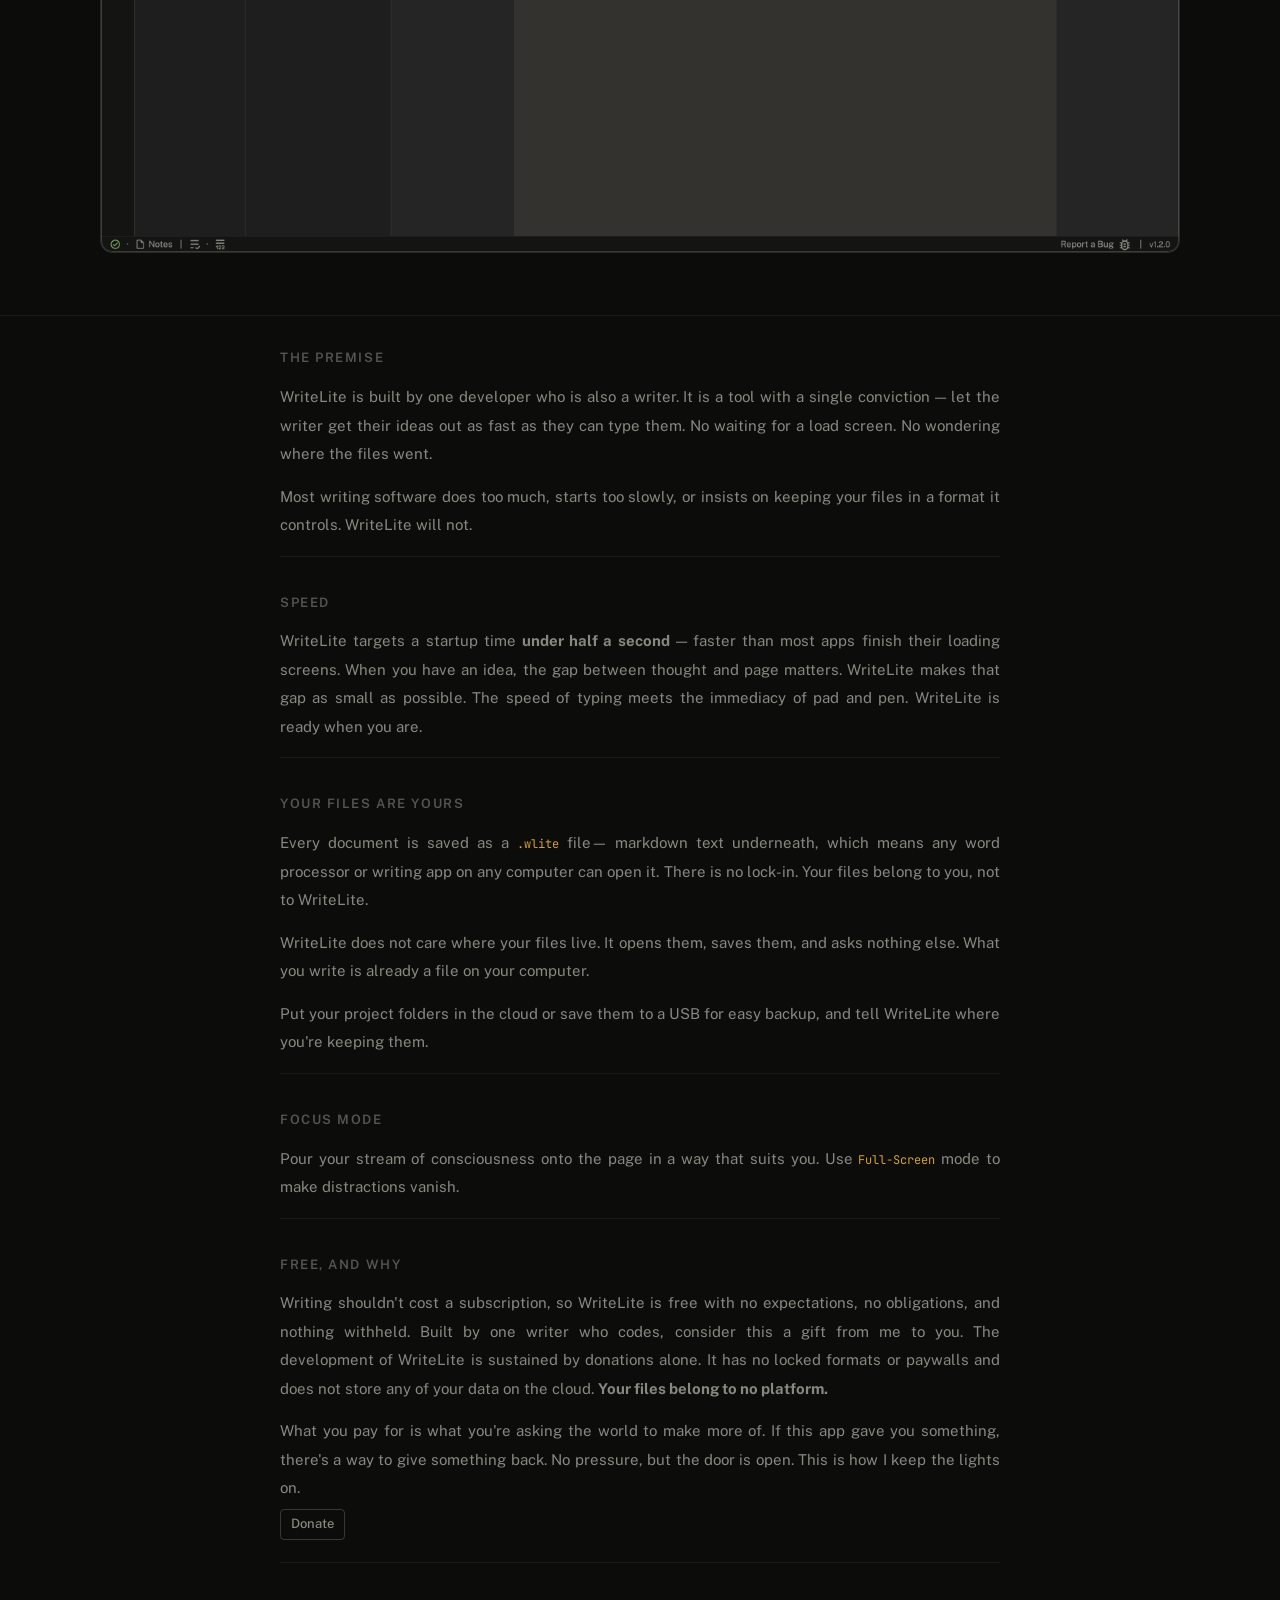
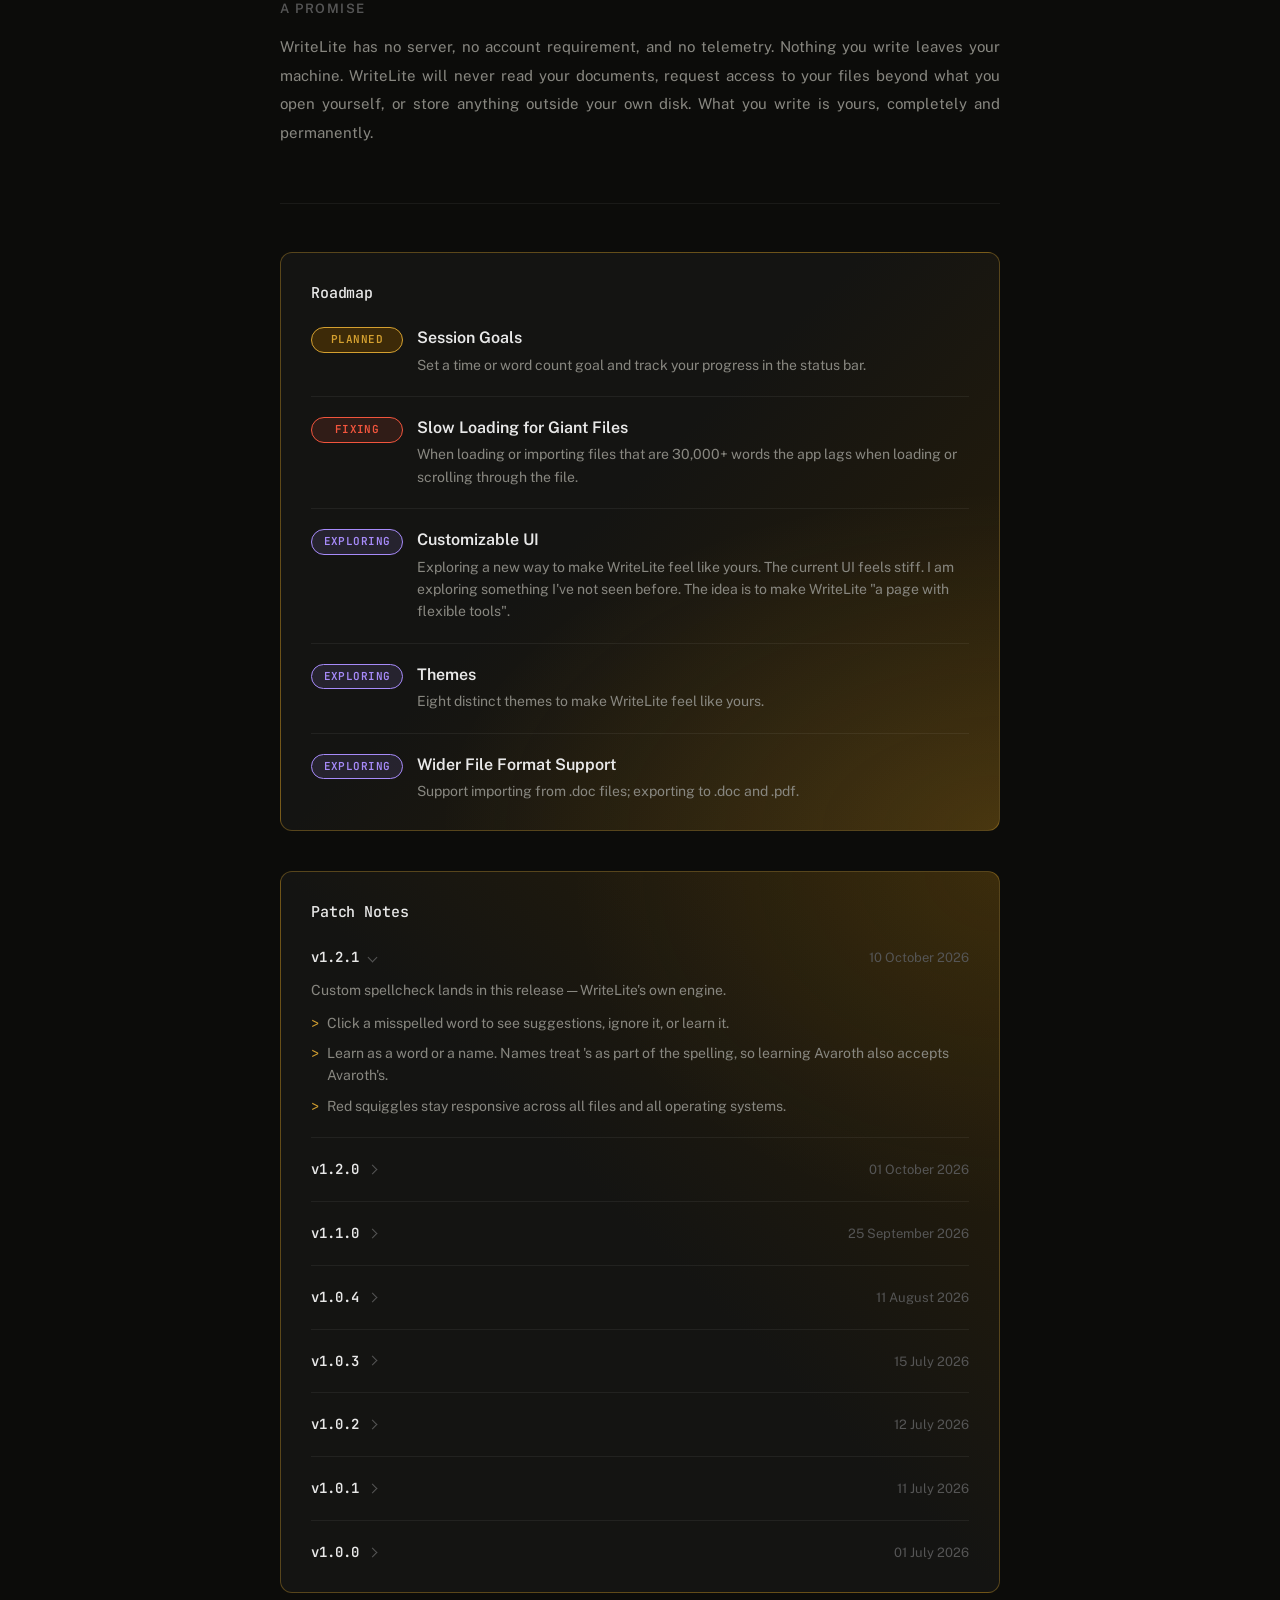
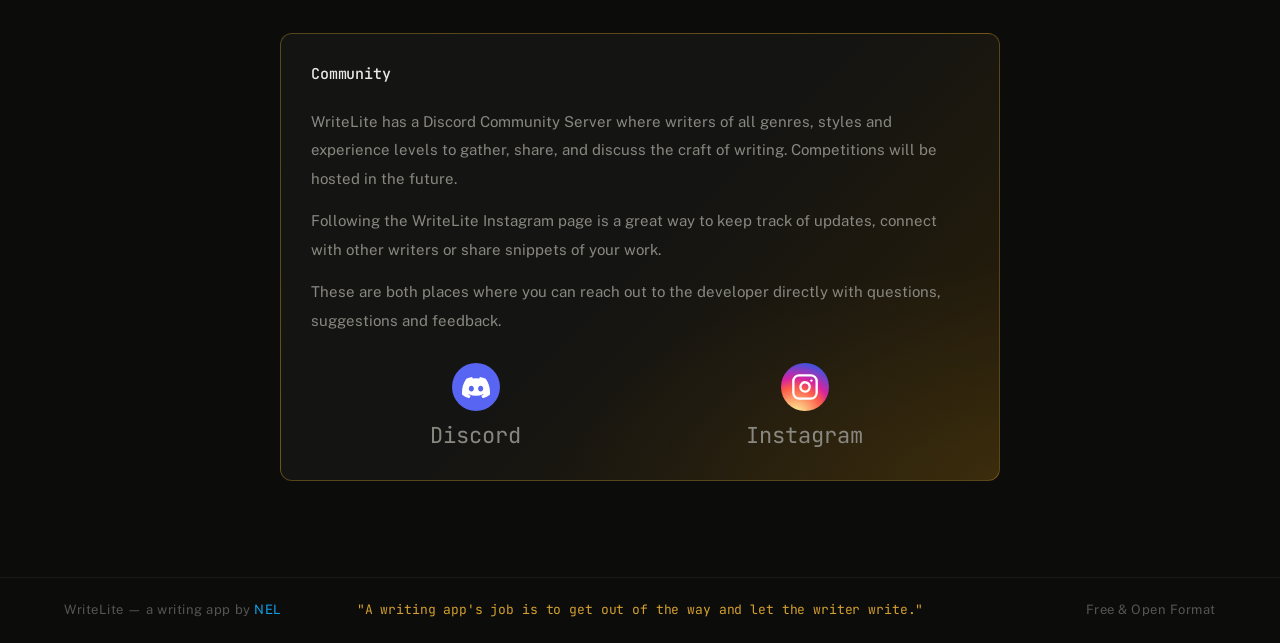
==== commit b5761030: "v1.2.1 published" ====
--- a/index.html
+++ b/index.html
@@ -208,14 +208,6 @@
         <ul class="roadmap-list">
 
           <li class="roadmap-item">
-            <span class="roadmap-status is-planned">Building</span>
-            <div>
-              <div class="roadmap-item-title">Spellcheck Engine</div>
-              <p class="roadmap-item-desc">A custom spellcheck engine that is faster, more accurate and allows the choice to save a word or a name. Inline UI element so the writer doesn't have to take their eyes of the peice.</p>
-            </div>
-          </li>
-
-          <li class="roadmap-item">
             <span class="roadmap-status is-planned">Planned</span>
             <div>
               <div class="roadmap-item-title">Session Goals</div>
@@ -228,6 +220,14 @@
             <div>
               <div class="roadmap-item-title">Slow Loading for Giant Files</div>
               <p class="roadmap-item-desc">When loading or importing files that are 30,000+ words the app lags when loading or scrolling through the file.</p>
+            </div>
+          </li>
+
+          <li class="roadmap-item">
+            <span class="roadmap-status is-exploring">Exploring</span>
+            <div>
+              <div class="roadmap-item-title">Customizable UI</div>
+              <p class="roadmap-item-desc">Exploring a new way to make WriteLite feel like yours. The current UI feels stiff. I am exploring something I've not seen before. The idea is to make WriteLite "a page with flexible tools".</p>
             </div>
           </li>
 
@@ -259,8 +259,25 @@
         <h3 class="synopsis-section-title" id="patch-notes">Patch Notes</h3>
         <div class="patch-scroll">
 
+        <!-- ── v1.2.1 — 10 October 2026 ── -->
+        <details class="patch-block" open>
+          <summary class="patch-head">
+            <span class="patch-version">v1.2.1</span>
+            <span class="patch-caret" aria-hidden="true"></span>
+            <span class="patch-date">10 October 2026</span>
+          </summary>
+          <p class="patch-intro">
+            Custom spellcheck lands in this release — WriteLite's own engine.
+          </p>
+          <ul class="patch-list">
+            <li>Click a misspelled word to see suggestions, ignore it, or learn it.</li>
+            <li>Learn as a word or a name. Names treat 's as part of the spelling, so learning Avaroth also accepts Avaroth's.</li>
+            <li>Red squiggles stay responsive across all files and all operating systems.</li>
+          </ul>
+        </details>
+
         <!-- ── v1.2.0 — 01 October 2026 ── -->
-        <details class="patch-block" open>
+        <details class="patch-block">
           <summary class="patch-head">
             <span class="patch-version">v1.2.0</span>
             <span class="patch-caret" aria-hidden="true"></span>
--- a/styles.css
+++ b/styles.css
@@ -1238,7 +1238,8 @@
       font-family: var(--font-sans);
     }
 
-    /* Same visual weight as .donate-submit-btn, minus the new-tab glyph */
+    /* Default: same visual weight as .donate-submit-btn (thanks page).
+       .download-page overrides below to nav-outline style. */
     .btn-download-free {
       width: 100%;
       display: inline-flex;
@@ -1261,6 +1262,35 @@
     .btn-download-free:hover  { opacity: 0.88; }
     .btn-download-free:active { transform: scale(0.99); }
     .btn-download-free + .btn-download-free { margin-top: 10px; }
+
+    /* Download page: shrink-wrap + nav-support outline */
+    .download-page #fd-primary,
+    .download-page #fd-fallback {
+      display: flex;
+      flex-direction: column;
+      align-items: center;
+    }
+    .download-page .btn-download-free {
+      width: auto;
+      white-space: nowrap;
+      background: var(--accent-bg);
+      border: 1px solid var(--accent-border);
+      color: var(--accent);
+      font-size: 14px;
+      font-weight: 500;
+      letter-spacing: 0.04em;
+      padding: 6px 16px;
+      border-radius: 3px;
+      transition: background 0.15s, border-color 0.15s;
+    }
+    .download-page .btn-download-free:hover {
+      opacity: 1;
+      background: rgba(212,160,48,0.18);
+      border-color: rgba(212,160,48,0.55);
+    }
+    .download-page .btn-download-free:active {
+      transform: none;
+    }
 
     .fd-other {
       margin-top: 12px;
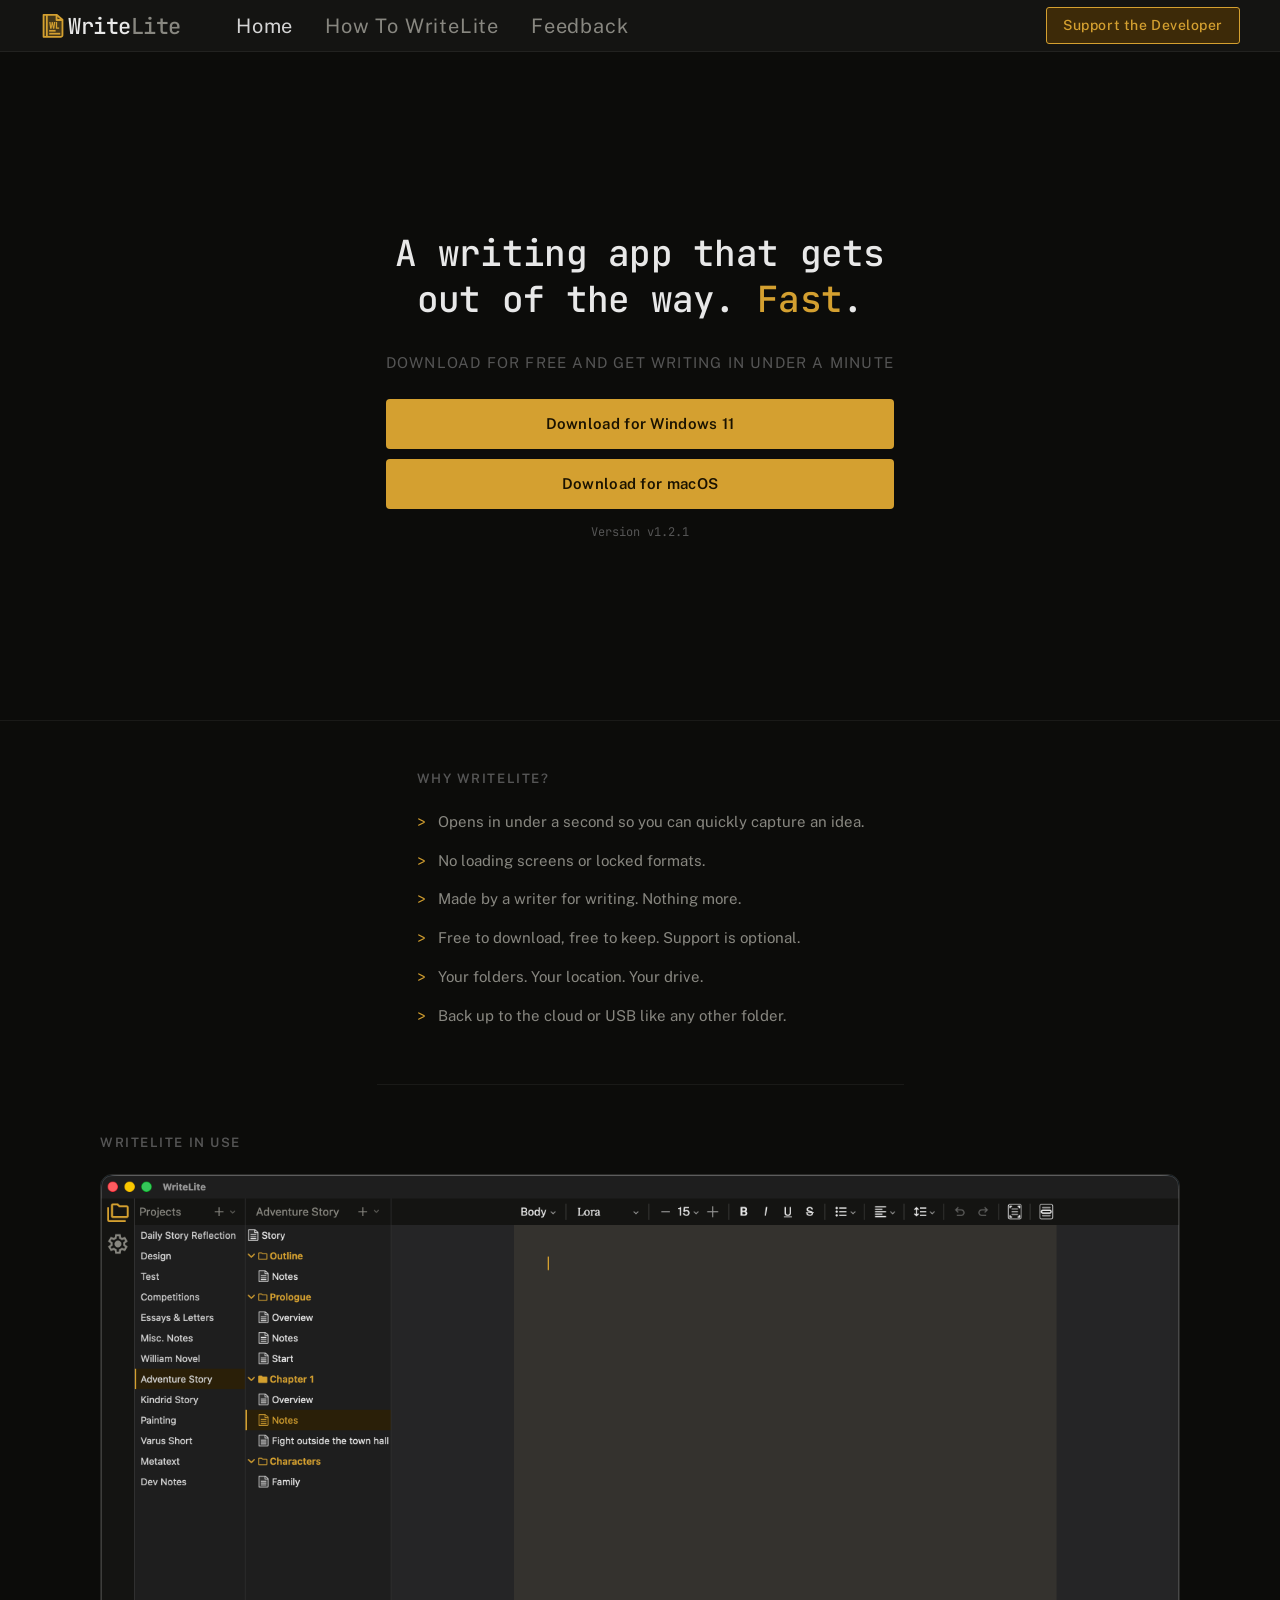
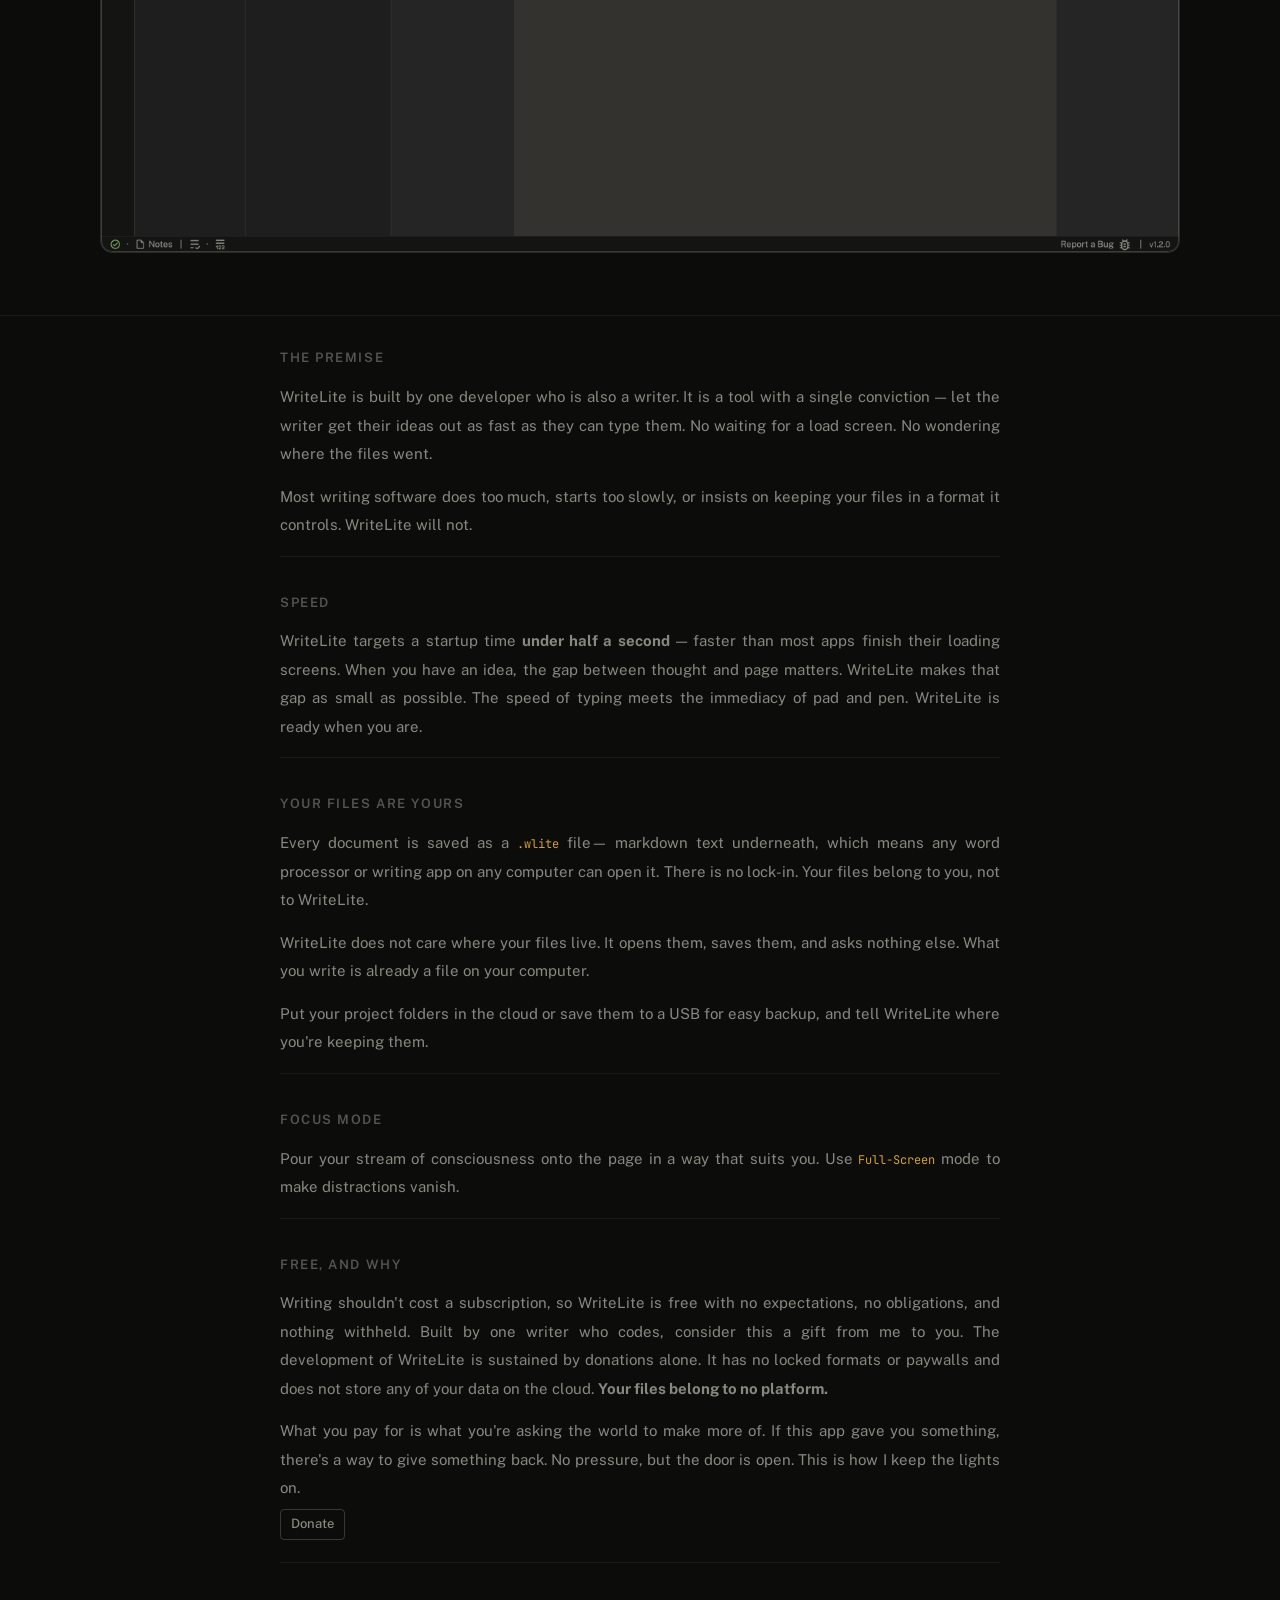
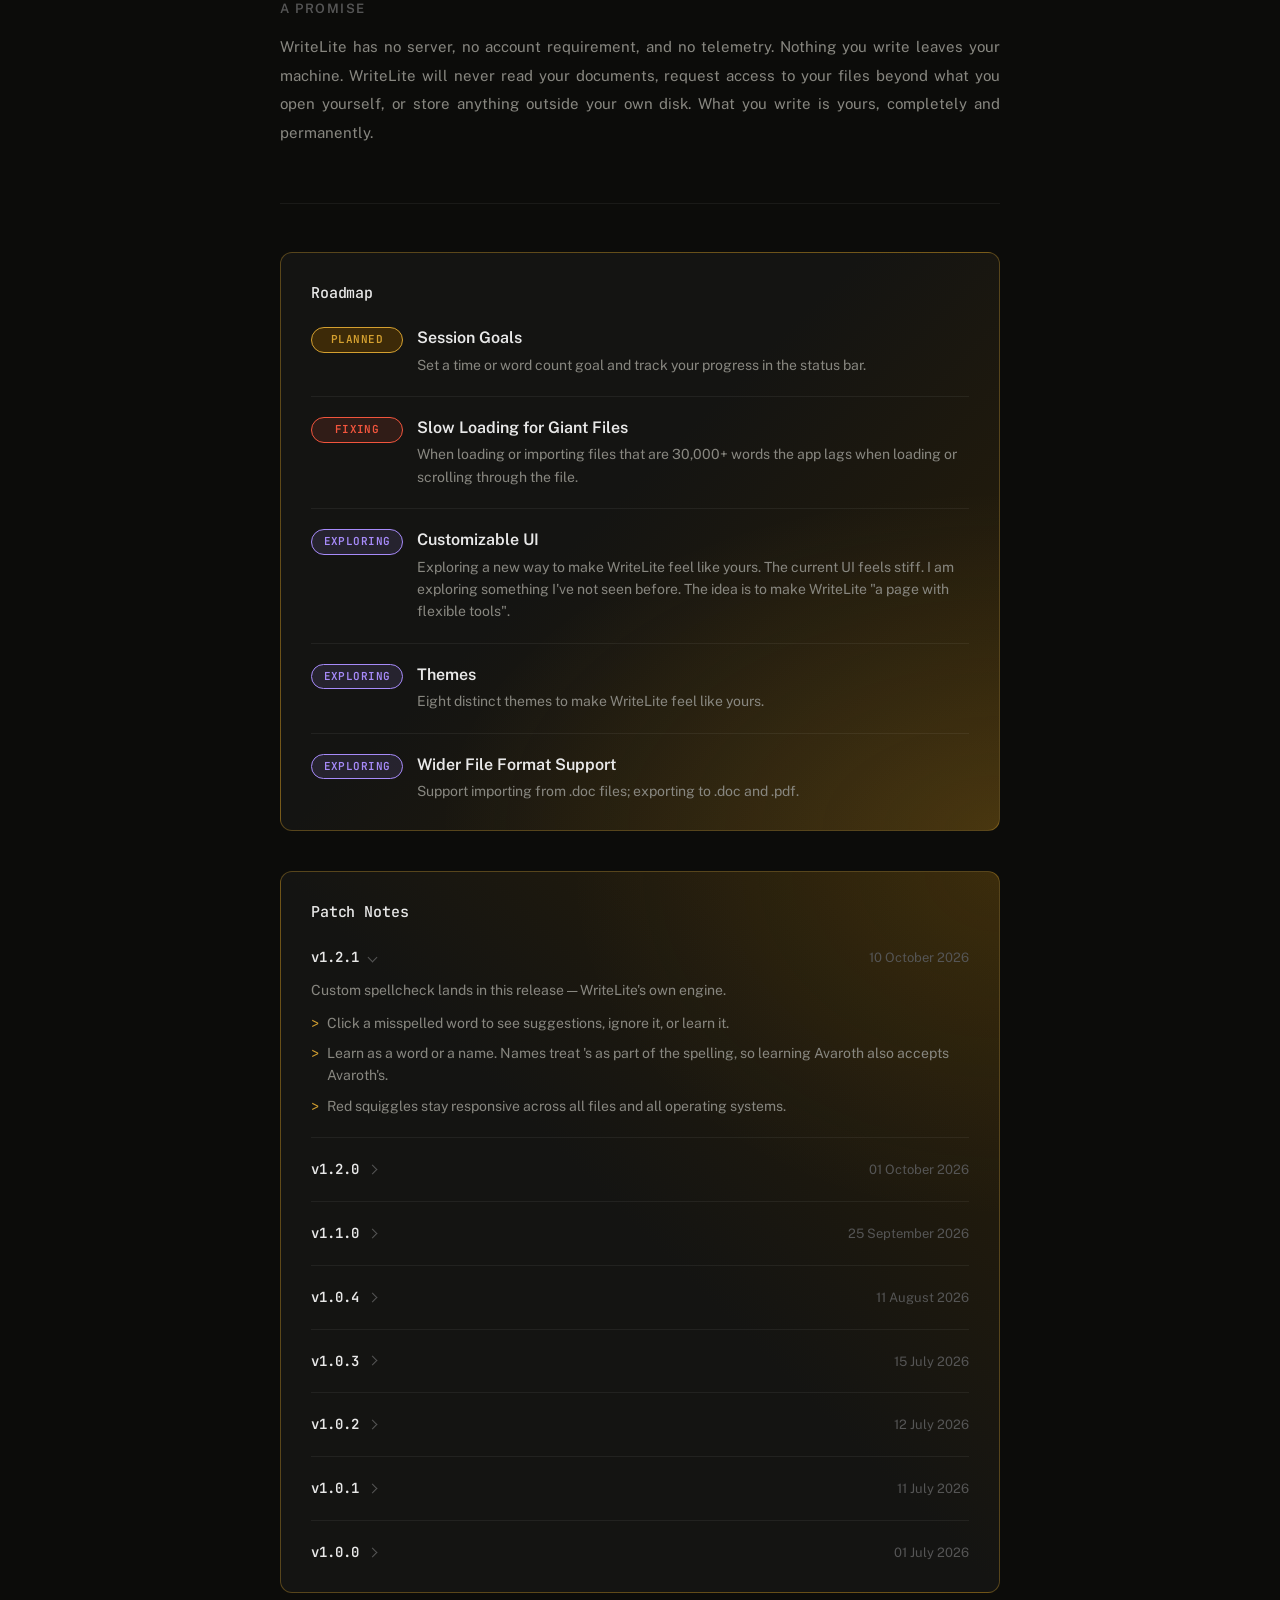
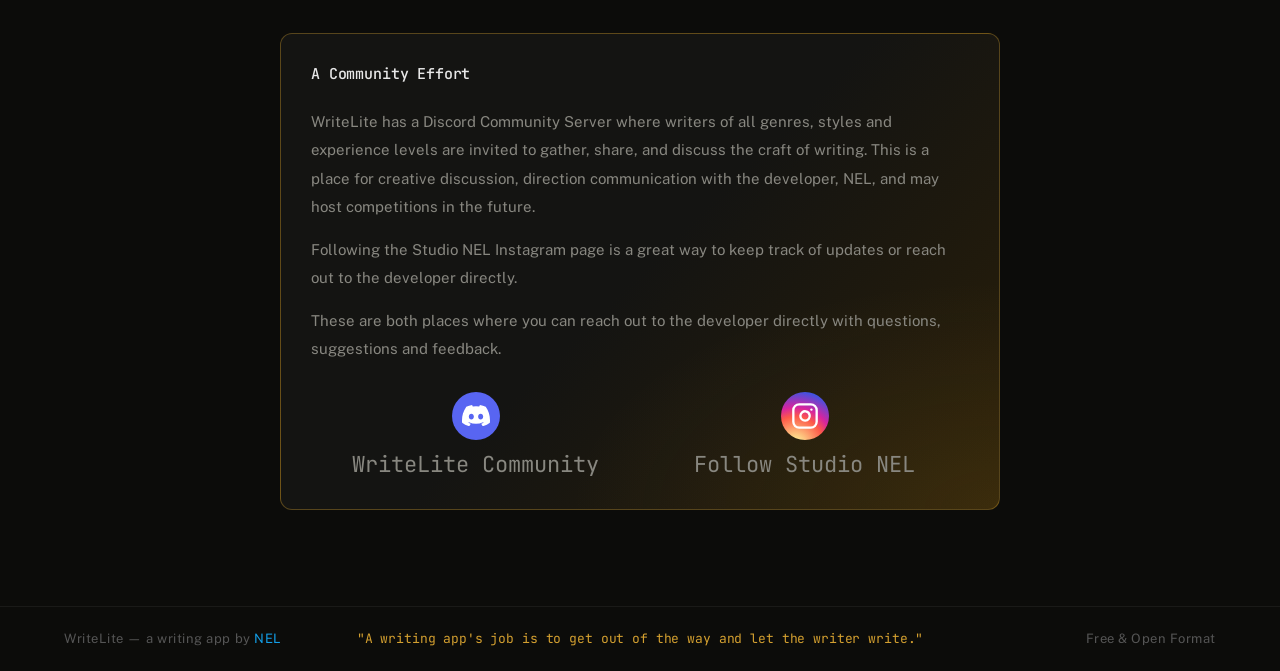
==== commit b2180338: "Community links updated. Now an effort, not established." ====
--- a/index.html
+++ b/index.html
@@ -64,7 +64,7 @@
         <div class="platform-card-name" id="platform-card-name"></div>
         <div class="platform-card-version">Version <span data-wl-version></span></div>
         <div class="platform-choice-row">
-          <a class="btn-platform-download" id="platform-dl-free" href="/thanks?start=1">Download Free</a>
+          <a class="btn-platform-download" id="platform-dl-free" href="/thanks?start=1">Free Download</a>
           <span class="platform-or">OR</span>
           <a class="btn-platform-download" id="platform-dl-pay" href="/download">Pay What Feels Good</a>
         </div>
@@ -131,11 +131,11 @@
       <div class="about-section">
         <div class="about-section-label">Speed</div>
         <p>
-          WriteLite targets a startup time <strong>under half a second</strong> — 
-		  faster than most apps finish their loading screens. 
-		  When you have an idea, the gap between thought and 
-		  page matters. WriteLite makes that gap as small as possible. 
-		  The speed of typing meets the immediacy of pad and pen. 
+          WriteLite targets a startup time <strong>under half a second</strong> —
+		  faster than most apps finish their loading screens.
+		  When you have an idea, the gap between thought and
+		  page matters. WriteLite makes that gap as small as possible.
+		  The speed of typing meets the immediacy of pad and pen.
 		  WriteLite is ready when you are.
         </p>
       </div>
@@ -144,17 +144,17 @@
         <div class="about-section-label">Your files are yours</div>
         <p>
           Every document is saved as a
-          <span class="inline-code">.wlite</span> file— markdown text underneath, 
-		  which means any word processor or writing app on any computer can open 
+          <span class="inline-code">.wlite</span> file— markdown text underneath,
+		  which means any word processor or writing app on any computer can open
 		  it. There is no lock-in. Your files belong to you, not to WriteLite.
         </p>
         <p>
-          WriteLite does not care where your files live. It opens them, saves 
-		  them, and asks nothing else. What you write is already a file on 
+          WriteLite does not care where your files live. It opens them, saves
+		  them, and asks nothing else. What you write is already a file on
 		  your computer.
         </p>
 		<p>
-		  Put your project folders in the cloud or save them to a USB for easy backup, 
+		  Put your project folders in the cloud or save them to a USB for easy backup,
 		  and tell WriteLite where you're keeping them.
 		</p>
       </div>
@@ -162,7 +162,7 @@
       <div class="about-section">
         <div class="about-section-label">Focus mode</div>
         <p>
-         Pour your stream of consciousness onto the page in a way that suits you. 
+         Pour your stream of consciousness onto the page in a way that suits you.
 		 Use <span class="inline-code">Full-Screen</span> mode to make distractions vanish.
         </p>
       </div>
@@ -170,16 +170,16 @@
       <div class="about-section">
         <div class="about-section-label">Free, and why</div>
         <p>
-          Writing shouldn't cost a subscription, so WriteLite is free 
-		  with no expectations, no obligations, and nothing withheld. 
-		  Built by one writer who codes, consider this a gift from me to you. 
+          Writing shouldn't cost a subscription, so WriteLite is free
+		  with no expectations, no obligations, and nothing withheld.
+		  Built by one writer who codes, consider this a gift from me to you.
       The development of WriteLite is sustained by donations alone. It has
       no locked formats or paywalls and does not store any of your data on the cloud.
 		  <strong>Your files belong to no platform.</strong>
         </p>
 		<p>
-		  What you pay for is what you're asking the world to make more of. 
-		  If this app gave you something, there's a way to give something back. 
+		  What you pay for is what you're asking the world to make more of.
+		  If this app gave you something, there's a way to give something back.
 		  No pressure, but the door is open. This is how I keep the lights on.
 		</p>
 		<p class="donate-p">
@@ -418,15 +418,16 @@
       </div>
 
       <div class="synopsis-community">
-        <h3 class="synopsis-section-title" id="community">Community</h3>
+        <h3 class="synopsis-section-title" id="community">A Community Effort</h3>
         <p>
           WriteLite has a Discord Community Server where writers of all
-          genres, styles and experience levels to gather, share, and discuss the
-          craft of writing. Competitions will be hosted in the future.
-        </p>
-        <p>
-          Following the WriteLite Instagram page is a great way to keep track of updates,
-          connect with other writers or share snippets of your work.
+          genres, styles and experience levels are invited to gather, share, and discuss the
+          craft of writing. This is a place for creative discussion, direction communication
+          with the developer, NEL, and may host competitions in the future.
+        </p>
+        <p>
+          Following the Studio NEL Instagram page is a great way to keep track of updates or
+          reach out to the developer directly.
         </p>
         <p>
           These are both places where you can reach out to the developer directly with
@@ -441,10 +442,10 @@
                 <path d="M107.7 8.07A105.15 105.15 0 0 0 81.47 0a72.06 72.06 0 0 0-3.36 6.83 97.68 97.68 0 0 0-29.11 0A72.37 72.37 0 0 0 45.64 0a105.89 105.89 0 0 0-26.25 8.09C2.79 32.65-1.71 56.6.54 80.21a105.73 105.73 0 0 0 32.17 16.15 77.7 77.7 0 0 0 6.89-11.11 68.42 68.42 0 0 1-10.85-5.18c.91-.66 1.8-1.34 2.66-2a75.57 75.57 0 0 0 64.32 0c.87.71 1.76 1.39 2.66 2a68.68 68.68 0 0 1-10.87 5.19 77 77 0 0 0 6.89 11.1 105.25 105.25 0 0 0 32.19-16.14c2.64-27.38-4.51-51.11-18.9-72.15ZM42.45 65.69C36.18 65.69 31 60 31 53s5-12.74 11.43-12.74S54 46 53.89 53s-5.05 12.69-11.44 12.69Zm42.24 0C78.41 65.69 73.25 60 73.25 53s5-12.74 11.44-12.74S96.23 46 96.12 53s-5.04 12.69-11.43 12.69Z"/>
               </svg>
             </a>
-            <span class="synopsis-community-link-title">Discord</span>
+            <span class="synopsis-community-link-title">WriteLite Community</span>
           </div>
           <div class="synopsis-community-link">
-            <a class="community-icon community-icon-ig" href="https://www.instagram.com/writelite_app/"
+            <a class="community-icon community-icon-ig" href="https://www.instagram.com/studio_nel_/"
                target="_blank" rel="noopener noreferrer" aria-label="Follow on Instagram">
               <svg viewBox="0 0 24 24" fill="none" stroke="#fff" stroke-width="2"
                    stroke-linecap="round" stroke-linejoin="round" aria-hidden="true">
@@ -453,7 +454,7 @@
                 <line x1="17.5" y1="6.5" x2="17.51" y2="6.5"></line>
               </svg>
             </a>
-            <span class="synopsis-community-link-title">Instagram</span>
+            <span class="synopsis-community-link-title">Follow Studio NEL</span>
           </div>
         </div>
       </div>
--- a/styles.css
+++ b/styles.css
@@ -1036,49 +1036,63 @@
       .donate-amt-custom { grid-column: 1 / -1; font-size: 14px; }
 
       .donate-toggle-row {
+        display: flex;
+        align-items: center;
+        gap: 12px;
         padding: 14px 16px;
         background: var(--surface);
         border: 1px solid var(--border);
         border-radius: 4px;
         margin-bottom: 20px;
-        transition: opacity 0.2s;
-      }
-      .donate-toggle-inner { display: flex; align-items: center; justify-content: space-between; }
-      .donate-toggle-label { font-size: 14px; font-weight: 500; color: var(--fg-2); margin-bottom: 2px; font-family: var(--font-sans); }
-      .donate-toggle-sub   { font-size: 12px; color: var(--fg-3); font-family: var(--font-sans); }
-
-      .donate-toggle-track {
-        position: relative;
-        width: 42px; height: 24px;
-        background: var(--border-strong);
-        border-radius: 12px;
-        cursor: pointer;
-        transition: background 0.2s;
+        transition: border-color 0.15s, background 0.15s;
+      }
+      .donate-toggle-row:focus-within {
+        border: 1.5px solid var(--accent);
+        background: var(--accent-bg);
+      }
+      .donate-toggle-label {
+        font-size: 14px;
+        font-weight: 500;
+        color: var(--fg-2);
+        margin: 0;
+        font-family: var(--font-sans);
         flex-shrink: 0;
       }
-      .donate-toggle-track.on { background: var(--accent); }
-      .donate-toggle-track.disabled { cursor: default; }
-      .donate-toggle-thumb {
-        position: absolute;
-        top: 3px; left: 3px;
-        width: 18px; height: 18px;
-        border-radius: 50%;
-        background: white;
-        transition: transform 0.2s;
-      }
-      .donate-toggle-track.on .donate-toggle-thumb { transform: translateX(18px); }
-
-      .donate-custom-note {
-        font-size: 12px;
-        color: var(--fg-3);
-        margin-top: 10px;
-        padding-top: 10px;
-        border-top: 1px solid var(--border);
-        display: none;
-        line-height: 1.5;
+      .donate-amount-entry {
+        display: flex;
+        align-items: center;
+        gap: 4px;
+        flex: 1;
+        min-width: 0;
+      }
+      .donate-amount-prefix {
+        font-size: 16px;
+        font-weight: 500;
+        color: var(--fg-2);
         font-family: var(--font-sans);
-      }
-      .donate-custom-note.visible { display: block; }
+        flex-shrink: 0;
+      }
+      .donate-amount-input {
+        flex: 1;
+        min-width: 0;
+        width: 100%;
+        border: 0;
+        padding: 0;
+        margin: 0;
+        background: transparent;
+        color: var(--fg-1);
+        font-family: inherit;
+        font-size: 16px;
+        font-weight: 500;
+        outline: none;
+        -moz-appearance: textfield;
+        appearance: textfield;
+      }
+      .donate-amount-input::-webkit-outer-spin-button,
+      .donate-amount-input::-webkit-inner-spin-button {
+        -webkit-appearance: none;
+        margin: 0;
+      }
 
       .donate-submit-btn {
         width: 100%;
